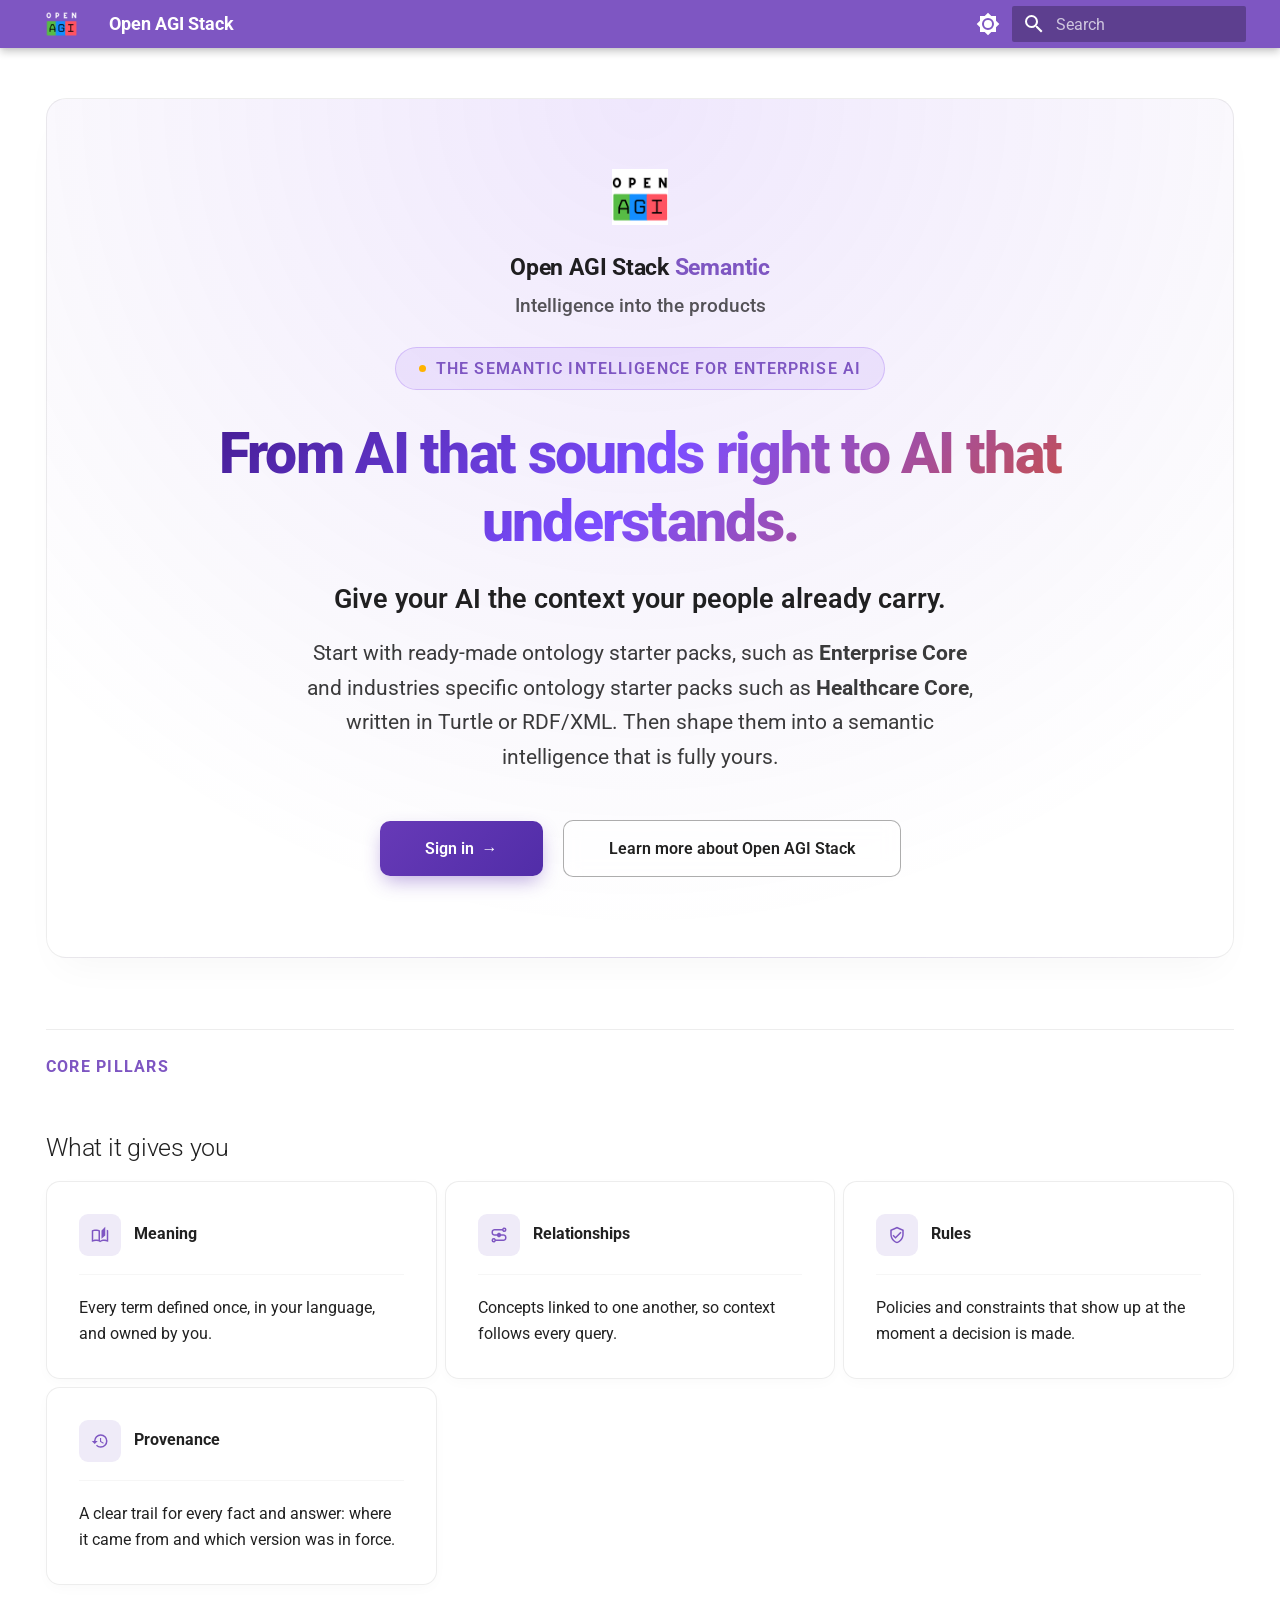
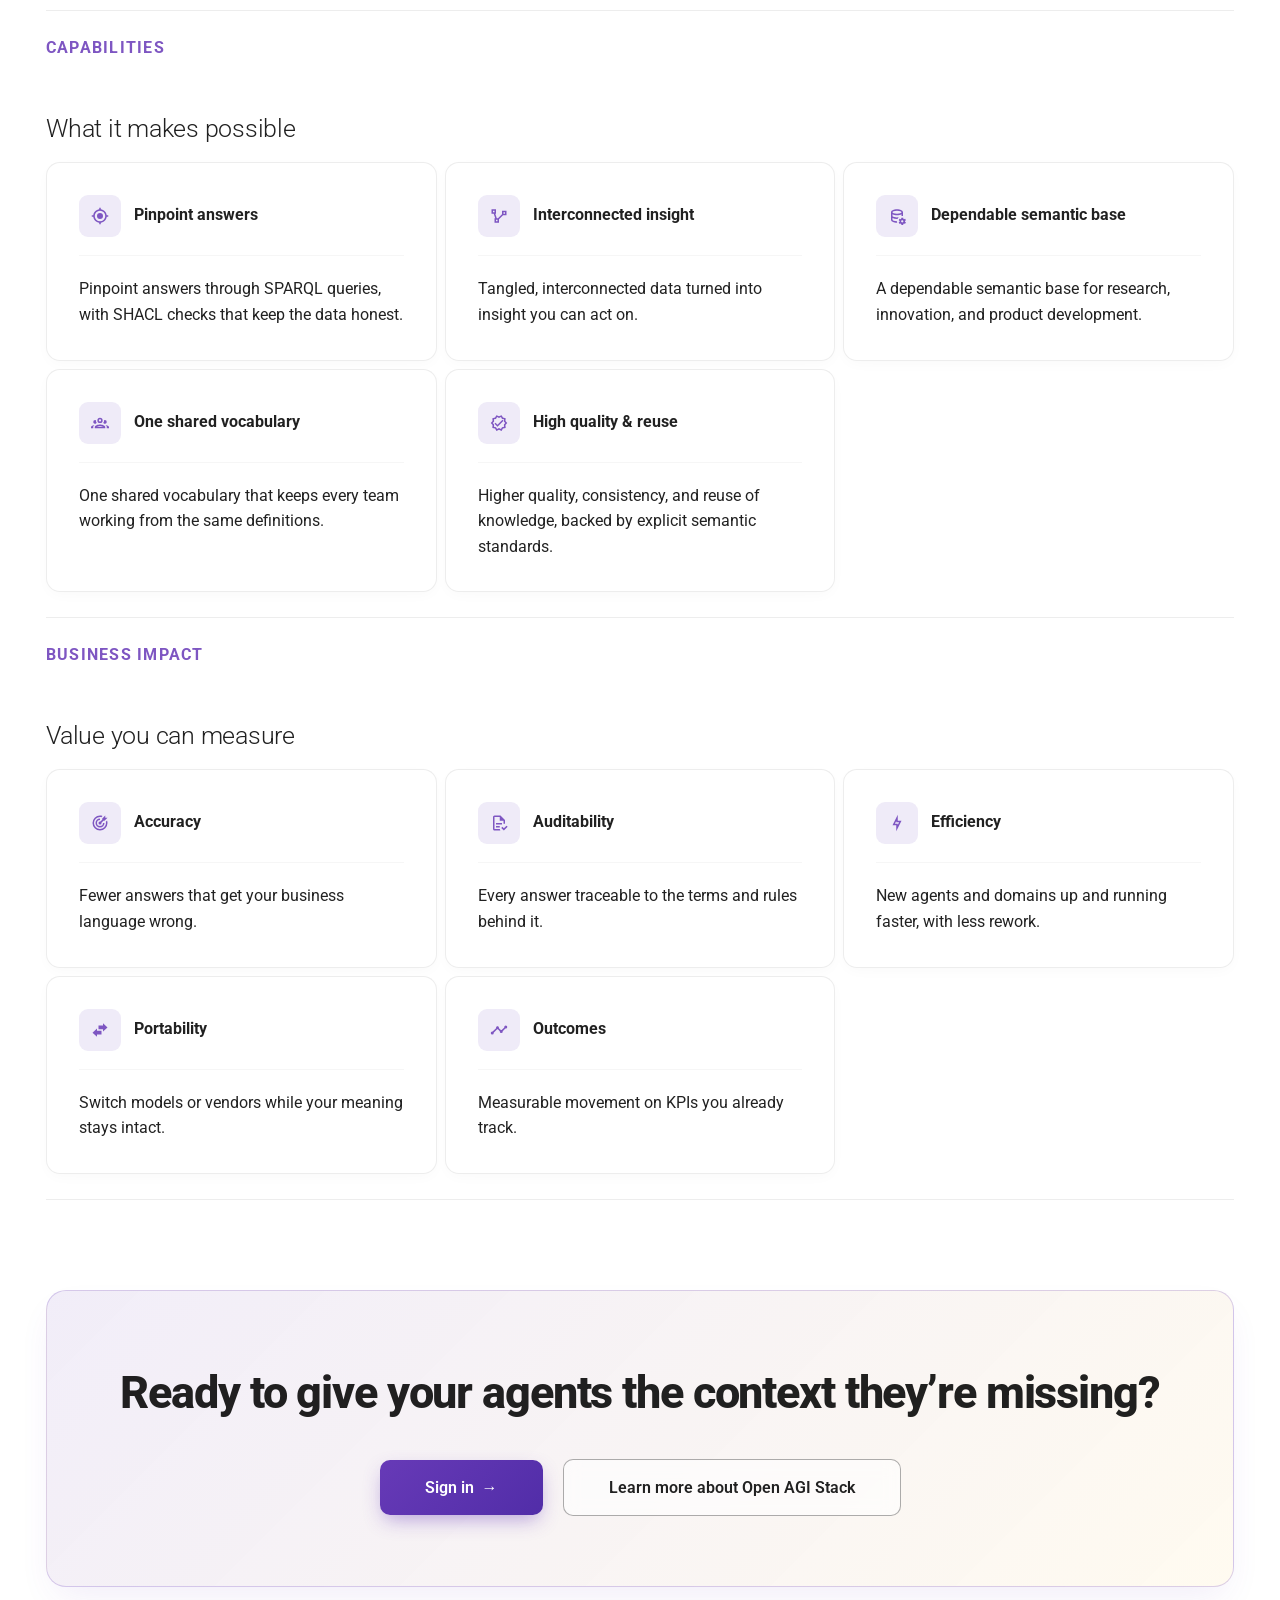
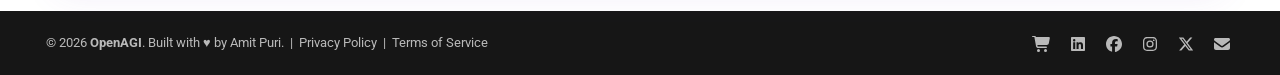
==== index.html @ 8fc6ac3f "Update documentation from openagistack-docs [skip ci]" ====
<!doctype html>
<html lang="en" class="no-js">
  <head>
    
      <meta charset="utf-8">
      <meta name="viewport" content="width=device-width,initial-scale=1">
      
        <meta name="description" content="The semantic Intelligence for enterprise AI — From AI that sounds right to AI that understands.">
      
      
      
      
      
      
        
      
      
      <link rel="icon" href="img/logo-dark.png">
      <meta name="generator" content="mkdocs-1.6.1, mkdocs-material-9.8.0">
    
    
      
        <title>Open AGI Stack | Semantic Intelligence - Open AGI Stack</title>
      
    
    
      <link rel="stylesheet" href="assets/stylesheets/main.57a0d79d.min.css">
      
        
        <link rel="stylesheet" href="assets/stylesheets/palette.fb2fffe2.min.css">
      
      


    
    
      
    
    
      
        
        
        <link rel="preconnect" href="https://fonts.gstatic.com" crossorigin>
        <link rel="stylesheet" href="https://fonts.googleapis.com/css?family=Roboto:300,300i,400,400i,700,700i%7CRoboto+Mono:400,400i,700,700i&display=fallback">
        <style>:root{--md-text-font:"Roboto";--md-code-font:"Roboto Mono"}</style>
      
    
    
      <link rel="stylesheet" href="stylesheets/extra.css">
    
    <script>__md_scope=new URL(".",location),__md_hash=e=>[...e].reduce(((e,_)=>(e<<5)-e+_.charCodeAt(0)),0),__md_get=(e,_=localStorage,t=__md_scope)=>JSON.parse(_.getItem(t.pathname+"."+e)),__md_set=(e,_,t=localStorage,a=__md_scope)=>{try{t.setItem(a.pathname+"."+e,JSON.stringify(_))}catch(e){}}</script>
    
      

    
    
  </head>
  
  
    
    
      
    
    
    
    
    <body dir="ltr" data-md-color-scheme="default" data-md-color-primary="deep-purple" data-md-color-accent="amber">
  
    
    <input class="md-toggle" data-md-toggle="drawer" type="checkbox" id="__drawer" autocomplete="off">
    <input class="md-toggle" data-md-toggle="search" type="checkbox" id="__search" autocomplete="off">
    <label class="md-overlay" for="__drawer"></label>
    <div data-md-component="skip">
      
        
        <a href="#what-it-gives-you" class="md-skip">
          Skip to content
        </a>
      
    </div>
    <div data-md-component="announce">
      
    </div>
    
    
      

  

<header class="md-header md-header--shadow" data-md-component="header">
  <nav class="md-header__inner md-grid" aria-label="Header">
    <a href="." title="Open AGI Stack" class="md-header__button md-logo" aria-label="Open AGI Stack" data-md-component="logo">
      
  <img src="img/logo-dark.png" alt="logo">

    </a>
    <label class="md-header__button md-icon" for="__drawer">
      
      <svg xmlns="http://www.w3.org/2000/svg" viewBox="0 0 24 24"><path d="M3 6h18v2H3zm0 5h18v2H3zm0 5h18v2H3z"/></svg>
    </label>
    <div class="md-header__title" data-md-component="header-title">
      <div class="md-header__ellipsis">
        <div class="md-header__topic">
          <span class="md-ellipsis">
            Open AGI Stack
          </span>
        </div>
        <div class="md-header__topic" data-md-component="header-topic">
          <span class="md-ellipsis">
            
              Open AGI Stack | Semantic Intelligence
            
          </span>
        </div>
      </div>
    </div>
    
      
        <form class="md-header__option" data-md-component="palette">
  
    
    
    
    <input class="md-option" data-md-color-media="" data-md-color-scheme="default" data-md-color-primary="deep-purple" data-md-color-accent="amber"  aria-label="Switch to dark mode"  type="radio" name="__palette" id="__palette_0">
    
      <label class="md-header__button md-icon" title="Switch to dark mode" for="__palette_1" hidden>
        <svg xmlns="http://www.w3.org/2000/svg" viewBox="0 0 24 24"><path d="M12 8a4 4 0 0 0-4 4 4 4 0 0 0 4 4 4 4 0 0 0 4-4 4 4 0 0 0-4-4m0 10a6 6 0 0 1-6-6 6 6 0 0 1 6-6 6 6 0 0 1 6 6 6 6 0 0 1-6 6m8-9.31V4h-4.69L12 .69 8.69 4H4v4.69L.69 12 4 15.31V20h4.69L12 23.31 15.31 20H20v-4.69L23.31 12z"/></svg>
      </label>
    
  
    
    
    
    <input class="md-option" data-md-color-media="" data-md-color-scheme="slate" data-md-color-primary="deep-purple" data-md-color-accent="amber"  aria-label="Switch to light mode"  type="radio" name="__palette" id="__palette_1">
    
      <label class="md-header__button md-icon" title="Switch to light mode" for="__palette_0" hidden>
        <svg xmlns="http://www.w3.org/2000/svg" viewBox="0 0 24 24"><path d="M12 18c-.89 0-1.74-.2-2.5-.55C11.56 16.5 13 14.42 13 12s-1.44-4.5-3.5-5.45C10.26 6.2 11.11 6 12 6a6 6 0 0 1 6 6 6 6 0 0 1-6 6m8-9.31V4h-4.69L12 .69 8.69 4H4v4.69L.69 12 4 15.31V20h4.69L12 23.31 15.31 20H20v-4.69L23.31 12z"/></svg>
      </label>
    
  
</form>
      
    
    
      <script>var palette=__md_get("__palette");if(palette&&palette.color){if("(prefers-color-scheme)"===palette.color.media){var media=matchMedia("(prefers-color-scheme: light)"),input=document.querySelector(media.matches?"[data-md-color-media='(prefers-color-scheme: light)']":"[data-md-color-media='(prefers-color-scheme: dark)']");palette.color.media=input.getAttribute("data-md-color-media"),palette.color.scheme=input.getAttribute("data-md-color-scheme"),palette.color.primary=input.getAttribute("data-md-color-primary"),palette.color.accent=input.getAttribute("data-md-color-accent")}for(var[key,value]of Object.entries(palette.color))document.body.setAttribute("data-md-color-"+key,value)}</script>
    
    
    
      
      
        <label class="md-header__button md-icon" for="__search">
          
          <svg xmlns="http://www.w3.org/2000/svg" viewBox="0 0 24 24"><path d="M9.5 3A6.5 6.5 0 0 1 16 9.5c0 1.61-.59 3.09-1.56 4.23l.27.27h.79l5 5-1.5 1.5-5-5v-.79l-.27-.27A6.52 6.52 0 0 1 9.5 16 6.5 6.5 0 0 1 3 9.5 6.5 6.5 0 0 1 9.5 3m0 2C7 5 5 7 5 9.5S7 14 9.5 14 14 12 14 9.5 12 5 9.5 5"/></svg>
        </label>
        <div class="md-search" data-md-component="search" role="dialog">
  <label class="md-search__overlay" for="__search"></label>
  <div class="md-search__inner" role="search">
    <form class="md-search__form" name="search">
      <input type="text" class="md-search__input" name="query" aria-label="Search" placeholder="Search" autocapitalize="off" autocorrect="off" autocomplete="off" spellcheck="false" data-md-component="search-query" required>
      <label class="md-search__icon md-icon" for="__search">
        
        <svg xmlns="http://www.w3.org/2000/svg" viewBox="0 0 24 24"><path d="M9.5 3A6.5 6.5 0 0 1 16 9.5c0 1.61-.59 3.09-1.56 4.23l.27.27h.79l5 5-1.5 1.5-5-5v-.79l-.27-.27A6.52 6.52 0 0 1 9.5 16 6.5 6.5 0 0 1 3 9.5 6.5 6.5 0 0 1 9.5 3m0 2C7 5 5 7 5 9.5S7 14 9.5 14 14 12 14 9.5 12 5 9.5 5"/></svg>
        
        <svg xmlns="http://www.w3.org/2000/svg" viewBox="0 0 24 24"><path d="M20 11v2H8l5.5 5.5-1.42 1.42L4.16 12l7.92-7.92L13.5 5.5 8 11z"/></svg>
      </label>
      <nav class="md-search__options" aria-label="Search">
        
        <button type="reset" class="md-search__icon md-icon" title="Clear" aria-label="Clear" tabindex="-1">
          
          <svg xmlns="http://www.w3.org/2000/svg" viewBox="0 0 24 24"><path d="M19 6.41 17.59 5 12 10.59 6.41 5 5 6.41 10.59 12 5 17.59 6.41 19 12 13.41 17.59 19 19 17.59 13.41 12z"/></svg>
        </button>
      </nav>
      
    </form>
    <div class="md-search__output">
      <div class="md-search__scrollwrap" tabindex="0" data-md-scrollfix>
        <div class="md-search-result" data-md-component="search-result">
          <div class="md-search-result__meta">
            Initializing search
          </div>
          <ol class="md-search-result__list" role="presentation"></ol>
        </div>
      </div>
    </div>
  </div>
</div>
      
    
    
  </nav>
  
</header>
    
    <div class="md-container" data-md-component="container">
      
      
        
          
        
      
      <main class="md-main" data-md-component="main">
        <div class="md-main__inner md-grid">
          
            
              
                
              
              <div class="md-sidebar md-sidebar--primary" data-md-component="sidebar" data-md-type="navigation" hidden>
                <div class="md-sidebar__scrollwrap">
                  <div class="md-sidebar__inner">
                    



<nav class="md-nav md-nav--primary" aria-label="Navigation" data-md-level="0">
  <label class="md-nav__title" for="__drawer">
    <a href="." title="Open AGI Stack" class="md-nav__button md-logo" aria-label="Open AGI Stack" data-md-component="logo">
      
  <img src="img/logo-dark.png" alt="logo">

    </a>
    Open AGI Stack
  </label>
  
  <ul class="md-nav__list" data-md-scrollfix>
    
      
      
  
  
    
  
  
  
    <li class="md-nav__item md-nav__item--active">
      
      <input class="md-nav__toggle md-toggle" type="checkbox" id="__toc">
      
      
      
        <label class="md-nav__link md-nav__link--active" for="__toc">
          
  
  
  <span class="md-ellipsis">
    
  
    Open AGI Stack | Semantic Intelligence
  

    
  </span>
  
  

          <span class="md-nav__icon md-icon"></span>
        </label>
      
      <a href="." class="md-nav__link md-nav__link--active">
        
  
  
  <span class="md-ellipsis">
    
  
    Open AGI Stack | Semantic Intelligence
  

    
  </span>
  
  

      </a>
      
        

<nav class="md-nav md-nav--secondary" aria-label="Table of contents">
  
  
  
  
    <label class="md-nav__title" for="__toc">
      <span class="md-nav__icon md-icon"></span>
      Table of contents
    </label>
    <ul class="md-nav__list" data-md-component="toc" data-md-scrollfix>
      
        <li class="md-nav__item">
  <a href="#what-it-gives-you" class="md-nav__link">
    <span class="md-ellipsis">
      
        What it gives you
      
    </span>
  </a>
  
</li>
      
        <li class="md-nav__item">
  <a href="#what-it-makes-possible" class="md-nav__link">
    <span class="md-ellipsis">
      
        What it makes possible
      
    </span>
  </a>
  
</li>
      
        <li class="md-nav__item">
  <a href="#value-you-can-measure" class="md-nav__link">
    <span class="md-ellipsis">
      
        Value you can measure
      
    </span>
  </a>
  
</li>
      
    </ul>
  
</nav>
      
    </li>
  

    
  </ul>
</nav>
                  </div>
                </div>
              </div>
            
            
              
                
              
              <div class="md-sidebar md-sidebar--secondary" data-md-component="sidebar" data-md-type="toc" hidden>
                <div class="md-sidebar__scrollwrap">
                  <div class="md-sidebar__inner">
                    

<nav class="md-nav md-nav--secondary" aria-label="Table of contents">
  
  
  
  
    <label class="md-nav__title" for="__toc">
      <span class="md-nav__icon md-icon"></span>
      Table of contents
    </label>
    <ul class="md-nav__list" data-md-component="toc" data-md-scrollfix>
      
        <li class="md-nav__item">
  <a href="#what-it-gives-you" class="md-nav__link">
    <span class="md-ellipsis">
      
        What it gives you
      
    </span>
  </a>
  
</li>
      
        <li class="md-nav__item">
  <a href="#what-it-makes-possible" class="md-nav__link">
    <span class="md-ellipsis">
      
        What it makes possible
      
    </span>
  </a>
  
</li>
      
        <li class="md-nav__item">
  <a href="#value-you-can-measure" class="md-nav__link">
    <span class="md-ellipsis">
      
        Value you can measure
      
    </span>
  </a>
  
</li>
      
    </ul>
  
</nav>
                  </div>
                </div>
              </div>
            
          
          
            <div class="md-content" data-md-component="content">
              
              <article class="md-content__inner md-typeset">
                
                  
  




<div class="hero-container">
  <div style="margin-bottom: 1.25rem;">
    <img src="img/logo-light.png" alt="Open AGI Stack logo" class="only-light" style="height: 56px; width: auto; margin-bottom: 0.85rem;" />
    <img src="img/logo-dark.png" alt="Open AGI Stack logo" class="only-dark" style="height: 56px; width: auto; margin-bottom: 0.85rem;" />
    <span style="display: block; font-size: 1.15rem; font-weight: 700; letter-spacing: -0.01em; color: var(--md-default-fg-color);">
      Open AGI Stack <span style="color: var(--md-primary-fg-color);">Semantic</span>
    </span>
    <span style="display: block; font-size: 0.95rem; font-weight: 500; opacity: 0.75; margin-top: 0.25rem;">
      Intelligence into the products
    </span>
  </div>

  <span class="hero-pill-badge">
    <span class="hero-pulse-dot"></span>
    The semantic Intelligence for enterprise AI
  </span>

  <h1 class="hero-title">
    From AI that sounds right to AI that understands.
  </h1>

  <p class="hero-lead">
    Give your AI the context your people already carry.
  </p>

  <p class="hero-intro">
    Start with ready-made ontology starter packs, such as <strong>Enterprise Core</strong> and industries specific ontology starter packs such as <strong>Healthcare Core</strong>, written in Turtle or RDF/XML. Then shape them into a semantic intelligence that is fully yours.
  </p>

  <div style="display: flex; gap: 1rem; justify-content: center; align-items: center; flex-wrap: wrap;">
    <a href="https://semantic.openagistack.com/login" class="md-button btn-primary-gradient">
      Sign in &nbsp;→
    </a>
    <a href="https://go.openagistack.com/" class="md-button btn-secondary-ghost">
      Learn more about Open AGI Stack
    </a>
  </div>
</div>

<hr />
<p><span class="section-intro-badge">Core Pillars</span></p>
<h2 id="what-it-gives-you">What it gives you</h2>
<div class="grid cards">
<ul>
<li>
<p><span class="twemoji"><svg xmlns="http://www.w3.org/2000/svg" viewBox="0 0 24 24"><path d="m19 1-5 5v11l5-4.5zm2 4v13.5c-1.1-.35-2.3-.5-3.5-.5-1.7 0-4.15.65-5.5 1.5V6c-1.45-1.1-3.55-1.5-5.5-1.5S2.45 4.9 1 6v14.65c0 .25.25.5.5.5.1 0 .15-.05.25-.05C3.1 20.45 5.05 20 6.5 20c1.95 0 4.05.4 5.5 1.5 1.35-.85 3.8-1.5 5.5-1.5 1.65 0 3.35.3 4.75 1.05.1.05.15.05.25.05.25 0 .5-.25.5-.5V6c-.6-.45-1.25-.75-2-1M10 18.41C8.75 18.09 7.5 18 6.5 18c-1.06 0-2.32.19-3.5.5V7.13c.91-.4 2.14-.63 3.5-.63s2.59.23 3.5.63z"/></svg></span> <strong>Meaning</strong></p>
<hr />
<p>Every term defined once, in your language, and owned by you.</p>
</li>
<li>
<p><span class="twemoji"><svg xmlns="http://www.w3.org/2000/svg" viewBox="0 0 24 24"><path d="M18 11h-3.18C14.4 9.84 13.3 9 12 9s-2.4.84-2.82 2H6c-.33 0-2-.1-2-2V8c0-1.83 1.54-2 2-2h10.18C16.6 7.16 17.7 8 19 8a3 3 0 0 0 3-3 3 3 0 0 0-3-3c-1.3 0-2.4.84-2.82 2H6C4.39 4 2 5.06 2 8v1c0 2.94 2.39 4 4 4h3.18c.42 1.16 1.52 2 2.82 2s2.4-.84 2.82-2H18c.33 0 2 .1 2 2v1c0 1.83-1.54 2-2 2H7.82C7.4 16.84 6.3 16 5 16a3 3 0 0 0-3 3 3 3 0 0 0 3 3c1.3 0 2.4-.84 2.82-2H18c1.61 0 4-1.07 4-4v-1c0-2.93-2.39-4-4-4m1-7a1 1 0 0 1 1 1 1 1 0 0 1-1 1 1 1 0 0 1-1-1 1 1 0 0 1 1-1M5 20a1 1 0 0 1-1-1 1 1 0 0 1 1-1 1 1 0 0 1 1 1 1 1 0 0 1-1 1"/></svg></span> <strong>Relationships</strong></p>
<hr />
<p>Concepts linked to one another, so context follows every query.</p>
</li>
<li>
<p><span class="twemoji"><svg xmlns="http://www.w3.org/2000/svg" viewBox="0 0 24 24"><path d="M21 11c0 5.55-3.84 10.74-9 12-5.16-1.26-9-6.45-9-12V5l9-4 9 4zm-9 10c3.75-1 7-5.46 7-9.78V6.3l-7-3.12L5 6.3v4.92C5 15.54 8.25 20 12 21m-2-4-4-4 1.41-1.41L10 14.17l6.59-6.59L18 9"/></svg></span> <strong>Rules</strong></p>
<hr />
<p>Policies and constraints that show up at the moment a decision is made.</p>
</li>
<li>
<p><span class="twemoji"><svg xmlns="http://www.w3.org/2000/svg" viewBox="0 0 24 24"><path d="M13.5 8H12v5l4.28 2.54.72-1.21-3.5-2.08zM13 3a9 9 0 0 0-9 9H1l3.96 4.03L9 12H6a7 7 0 0 1 7-7 7 7 0 0 1 7 7 7 7 0 0 1-7 7c-1.93 0-3.68-.79-4.94-2.06l-1.42 1.42A8.9 8.9 0 0 0 13 21a9 9 0 0 0 9-9 9 9 0 0 0-9-9"/></svg></span> <strong>Provenance</strong></p>
<hr />
<p>A clear trail for every fact and answer: where it came from and which version was in force.</p>
</li>
</ul>
</div>
<hr />
<p><span class="section-intro-badge">Capabilities</span></p>
<h2 id="what-it-makes-possible">What it makes possible</h2>
<div class="grid cards">
<ul>
<li>
<p><span class="twemoji"><svg xmlns="http://www.w3.org/2000/svg" viewBox="0 0 24 24"><path d="M12 8a4 4 0 0 1 4 4 4 4 0 0 1-4 4 4 4 0 0 1-4-4 4 4 0 0 1 4-4m-8.95 5H1v-2h2.05C3.5 6.83 6.83 3.5 11 3.05V1h2v2.05c4.17.45 7.5 3.78 7.95 7.95H23v2h-2.05c-.45 4.17-3.78 7.5-7.95 7.95V23h-2v-2.05C6.83 20.5 3.5 17.17 3.05 13M12 5a7 7 0 0 0-7 7 7 7 0 0 0 7 7 7 7 0 0 0 7-7 7 7 0 0 0-7-7"/></svg></span> <strong>Pinpoint answers</strong></p>
<hr />
<p>Pinpoint answers through SPARQL queries, with SHACL checks that keep the data honest.</p>
</li>
<li>
<p><span class="twemoji"><svg xmlns="http://www.w3.org/2000/svg" viewBox="0 0 24 24"><path d="M2 3v6h2.95l2 6H6v6h6v-4.59L17.41 11H22V5h-6v4.57L10.59 15H9.06l-2-6H8V3M4 5h2v2H4m14 0h2v2h-2M8 17h2v2H8Z"/></svg></span> <strong>Interconnected insight</strong></p>
<hr />
<p>Tangled, interconnected data turned into insight you can act on.</p>
</li>
<li>
<p><span class="twemoji"><svg xmlns="http://www.w3.org/2000/svg" viewBox="0 0 24 24"><path d="M12 14c-2.42 0-4.7-.6-6-1.55V9.64c1.47.83 3.61 1.36 6 1.36s4.53-.53 6-1.36v2.44c.33-.05.66-.08 1-.08s.67.03 1 .08V7c0-2.21-3.58-4-8-4S4 4.79 4 7v10c0 2.21 3.59 4 8 4h.29a7.4 7.4 0 0 1-.29-2c-3.87 0-6-1.5-6-2v-2.23c1.61.78 3.72 1.23 6 1.23.24 0 .47 0 .7-.03.4-.83.95-1.56 1.62-2.16-.74.12-1.52.19-2.32.19m0-9c3.87 0 6 1.5 6 2s-2.13 2-6 2-6-1.5-6-2 2.13-2 6-2m10.7 14.6v-1l1.1-.8c.1-.1.2-.2.1-.3l-1-1.7c0-.1-.2-.1-.3-.1l-1.2.5c-.3-.2-.6-.4-.9-.5l-.2-1.3c0-.1-.1-.2-.2-.2h-2c-.2 0-.3.1-.3.2l-.2 1.3c-.3.2-.5.3-.8.5l-1.2-.5c-.1 0-.2 0-.3.1l-1 1.7c0 .1 0 .2.1.3l1.1.8v1l-1.1.8c-.1.1-.2.2-.1.3l1 1.7c.1.1.2.1.3.1l1.2-.5c.2.2.5.4.8.5l.2 1.3c.1.1.2.2.3.2h2c.1 0 .2-.1.2-.2l.2-1.3c.3-.2.5-.3.8-.5l1.2.4c.1 0 .2 0 .3-.1l1-1.7c.1-.1.1-.2 0-.2zm-3.7.9c-.8 0-1.5-.7-1.5-1.5s.7-1.5 1.5-1.5 1.5.7 1.5 1.5-.7 1.5-1.5 1.5"/></svg></span> <strong>Dependable semantic base</strong></p>
<hr />
<p>A dependable semantic base for research, innovation, and product development.</p>
</li>
<li>
<p><span class="twemoji"><svg xmlns="http://www.w3.org/2000/svg" viewBox="0 0 24 24"><path d="M12 5a3.5 3.5 0 0 0-3.5 3.5A3.5 3.5 0 0 0 12 12a3.5 3.5 0 0 0 3.5-3.5A3.5 3.5 0 0 0 12 5m0 2a1.5 1.5 0 0 1 1.5 1.5A1.5 1.5 0 0 1 12 10a1.5 1.5 0 0 1-1.5-1.5A1.5 1.5 0 0 1 12 7M5.5 8A2.5 2.5 0 0 0 3 10.5c0 .94.53 1.75 1.29 2.18.36.2.77.32 1.21.32s.85-.12 1.21-.32c.37-.21.68-.51.91-.87A5.42 5.42 0 0 1 6.5 8.5v-.28c-.3-.14-.64-.22-1-.22m13 0c-.36 0-.7.08-1 .22v.28c0 1.2-.39 2.36-1.12 3.31.12.19.25.34.4.49a2.482 2.482 0 0 0 1.72.7c.44 0 .85-.12 1.21-.32.76-.43 1.29-1.24 1.29-2.18A2.5 2.5 0 0 0 18.5 8M12 14c-2.34 0-7 1.17-7 3.5V19h14v-1.5c0-2.33-4.66-3.5-7-3.5m-7.29.55C2.78 14.78 0 15.76 0 17.5V19h3v-1.93c0-1.01.69-1.85 1.71-2.52m14.58 0c1.02.67 1.71 1.51 1.71 2.52V19h3v-1.5c0-1.74-2.78-2.72-4.71-2.95M12 16c1.53 0 3.24.5 4.23 1H7.77c.99-.5 2.7-1 4.23-1"/></svg></span> <strong>One shared vocabulary</strong></p>
<hr />
<p>One shared vocabulary that keeps every team working from the same definitions.</p>
</li>
<li>
<p><span class="twemoji"><svg xmlns="http://www.w3.org/2000/svg" viewBox="0 0 24 24"><path d="m23 12-2.4-2.8.3-3.7-3.6-.8-1.9-3.2L12 3 8.6 1.5 6.7 4.7l-3.6.8.3 3.7L1 12l2.4 2.8-.3 3.7 3.6.8 1.9 3.2L12 21l3.4 1.5 1.9-3.2 3.6-.8-.3-3.7zm-4.3 4.9-2.7.6-1.4 2.4-2.6-1.1-2.6 1.1L8 17.5l-2.7-.6.2-2.8L3.7 12l1.8-2.1-.2-2.8L8 6.5l1.4-2.4L12 5.2l2.6-1.1L16 6.5l2.7.6-.2 2.8 1.8 2.1-1.8 2.1zm-2.1-9.3L18 9l-8 8-4-4 1.4-1.4 2.6 2.6z"/></svg></span> <strong>High quality &amp; reuse</strong></p>
<hr />
<p>Higher quality, consistency, and reuse of knowledge, backed by explicit semantic standards.</p>
</li>
</ul>
</div>
<hr />
<p><span class="section-intro-badge">Business Impact</span></p>
<h2 id="value-you-can-measure">Value you can measure</h2>
<div class="grid cards">
<ul>
<li>
<p><span class="twemoji"><svg xmlns="http://www.w3.org/2000/svg" viewBox="0 0 24 24"><path d="M12 2A10 10 0 0 0 2 12a10 10 0 0 0 10 10 10 10 0 0 0 10-10c0-1.16-.21-2.31-.61-3.39l-1.6 1.6c.14.59.21 1.19.21 1.79a8 8 0 0 1-8 8 8 8 0 0 1-8-8 8 8 0 0 1 8-8c.6 0 1.2.07 1.79.21L15.4 2.6C14.31 2.21 13.16 2 12 2m7 0-4 4v1.5l-2.55 2.55C12.3 10 12.15 10 12 10a2 2 0 0 0-2 2 2 2 0 0 0 2 2 2 2 0 0 0 2-2c0-.15 0-.3-.05-.45L16.5 9H18l4-4h-3zm-7 4a6 6 0 0 0-6 6 6 6 0 0 0 6 6 6 6 0 0 0 6-6h-2a4 4 0 0 1-4 4 4 4 0 0 1-4-4 4 4 0 0 1 4-4z"/></svg></span> <strong>Accuracy</strong></p>
<hr />
<p>Fewer answers that get your business language wrong.</p>
</li>
<li>
<p><span class="twemoji"><svg xmlns="http://www.w3.org/2000/svg" viewBox="0 0 24 24"><path d="m23.5 17-5 5-3.5-3.5 1.5-1.5 2 2 3.5-3.5zM6 2a2 2 0 0 0-2 2v16c0 1.11.89 2 2 2h7.81c-.36-.62-.61-1.3-.73-2H6V4h7v5h5v4.08c.33-.05.67-.08 1-.08.34 0 .67.03 1 .08V8l-6-6M8 12v2h8v-2m-8 4v2h5v-2Z"/></svg></span> <strong>Auditability</strong></p>
<hr />
<p>Every answer traceable to the terms and rules behind it.</p>
</li>
<li>
<p><span class="twemoji"><svg xmlns="http://www.w3.org/2000/svg" viewBox="0 0 24 24"><path d="M11 9.47V11h3.76L13 14.53V13H9.24zM13 1 6 15h5v8l7-14h-5z"/></svg></span> <strong>Efficiency</strong></p>
<hr />
<p>New agents and domains up and running faster, with less rework.</p>
</li>
<li>
<p><span class="twemoji"><svg xmlns="http://www.w3.org/2000/svg" viewBox="0 0 24 24"><path d="M8 10v3h6v5H8v3l-6-5.5zm14-1.5L16 3v3h-6v5h6v3z"/></svg></span> <strong>Portability</strong></p>
<hr />
<p>Switch models or vendors while your meaning stays intact.</p>
</li>
<li>
<p><span class="twemoji"><svg xmlns="http://www.w3.org/2000/svg" viewBox="0 0 24 24"><path d="m3 14 .5.07L8.07 9.5a1.95 1.95 0 0 1 .52-1.91c.78-.79 2.04-.79 2.82 0 .53.52.7 1.26.52 1.91l2.57 2.57.5-.07c.18 0 .35 0 .5.07l3.57-3.57C19 8.35 19 8.18 19 8a2 2 0 0 1 2-2 2 2 0 0 1 2 2 2 2 0 0 1-2 2c-.18 0-.35 0-.5-.07l-3.57 3.57c.07.15.07.32.07.5a2 2 0 0 1-2 2 2 2 0 0 1-2-2l.07-.5-2.57-2.57c-.32.07-.68.07-1 0L4.93 15.5 5 16a2 2 0 0 1-2 2 2 2 0 0 1-2-2 2 2 0 0 1 2-2"/></svg></span> <strong>Outcomes</strong></p>
<hr />
<p>Measurable movement on KPIs you already track.</p>
</li>
</ul>
</div>
<hr />
<div class="cta-banner">
  <h2>
    Ready to give your agents the context they’re missing?
  </h2>
  <div style="display: flex; gap: 1rem; justify-content: center; align-items: center; flex-wrap: wrap; margin-top: 1.75rem;">
    <a href="https://semantic.openagistack.com/login" class="md-button btn-primary-gradient">
      Sign in &nbsp;→
    </a>
    <a href="https://go.openagistack.com/" class="md-button btn-secondary-ghost">
      Learn more about Open AGI Stack
    </a>
  </div>
</div>







  
  




  



                
              </article>
            </div>
          
          
<script>var target=document.getElementById(location.hash.slice(1));target&&target.name&&(target.checked=target.name.startsWith("__tabbed_"))</script>
        </div>
        
      </main>
      
        <footer class="md-footer">
  
  <div class="md-footer-meta md-typeset">
    <div class="md-footer-meta__inner md-grid">
      <div class="md-copyright">
  
    <div class="md-copyright__highlight">
      &copy; 2026 <strong>OpenAGI</strong>. Built with &hearts; by <a href="https://go.amitpuri.com/home" target="_blank" rel="noopener">Amit Puri</a>. &nbsp;|&nbsp; <a href="https://semantic.openagistack.com/privacy" target="_blank" rel="noopener">Privacy Policy</a> &nbsp;|&nbsp; <a href="https://semantic.openagistack.com/terms" target="_blank" rel="noopener">Terms of Service</a>

    </div>
  
</div>
      
        
<div class="md-social">
  
    
    
    
    
    <a href="https://go.openagistack.com/buynow" target="_blank" rel="noopener" title="Buy Now" class="md-social__link">
      <svg xmlns="http://www.w3.org/2000/svg" viewBox="0 0 640 512"><!--! Font Awesome Free 7.1.0 by @fontawesome - https://fontawesome.com License - https://fontawesome.com/license/free (Icons: CC BY 4.0, Fonts: SIL OFL 1.1, Code: MIT License) Copyright 2025 Fonticons, Inc.--><path d="M24-16C10.7-16 0-5.3 0 8s10.7 24 24 24h45.3c3.9 0 7.2 2.8 7.9 6.6l52.1 286.3c6.2 34.2 36 59.1 70.8 59.1H456c13.3 0 24-10.7 24-24s-10.7-24-24-24H200.1c-11.6 0-21.5-8.3-23.6-19.7l-5.1-28.3H475c30.8 0 57.2-21.9 62.9-52.2l31-165.9c3.7-19.7-11.4-37.9-31.5-37.9H124.7l-.4-2c-4.8-26.6-28-46-55.1-46zm184 528a48 48 0 1 0 0-96 48 48 0 1 0 0 96m224 0a48 48 0 1 0 0-96 48 48 0 1 0 0 96"/></svg>
    </a>
  
    
    
    
    
    <a href="https://go.openagistack.com/linkedin" target="_blank" rel="noopener" title="LinkedIn" class="md-social__link">
      <svg xmlns="http://www.w3.org/2000/svg" viewBox="0 0 448 512"><!--! Font Awesome Free 7.1.0 by @fontawesome - https://fontawesome.com License - https://fontawesome.com/license/free (Icons: CC BY 4.0, Fonts: SIL OFL 1.1, Code: MIT License) Copyright 2025 Fonticons, Inc.--><path d="M416 32H31.9C14.3 32 0 46.5 0 64.3v383.4C0 465.5 14.3 480 31.9 480H416c17.6 0 32-14.5 32-32.3V64.3c0-17.8-14.4-32.3-32-32.3M135.4 416H69V202.2h66.5V416zM102.2 96a38.5 38.5 0 1 1 0 77 38.5 38.5 0 1 1 0-77m282.1 320h-66.4V312c0-24.8-.5-56.7-34.5-56.7-34.6 0-39.9 27-39.9 54.9V416h-66.4V202.2h63.7v29.2h.9c8.9-16.8 30.6-34.5 62.9-34.5 67.2 0 79.7 44.3 79.7 101.9z"/></svg>
    </a>
  
    
    
    
    
    <a href="https://go.openagistack.com/fb" target="_blank" rel="noopener" title="Facebook" class="md-social__link">
      <svg xmlns="http://www.w3.org/2000/svg" viewBox="0 0 512 512"><!--! Font Awesome Free 7.1.0 by @fontawesome - https://fontawesome.com License - https://fontawesome.com/license/free (Icons: CC BY 4.0, Fonts: SIL OFL 1.1, Code: MIT License) Copyright 2025 Fonticons, Inc.--><path d="M512 256C512 114.6 397.4 0 256 0S0 114.6 0 256c0 120 82.7 220.8 194.2 248.5V334.2h-52.8V256h52.8v-33.7c0-87.1 39.4-127.5 125-127.5 16.2 0 44.2 3.2 55.7 6.4V172c-6-.6-16.5-1-29.6-1-42 0-58.2 15.9-58.2 57.2V256h83.6l-14.4 78.2H287v175.9C413.8 494.8 512 386.9 512 256"/></svg>
    </a>
  
    
    
    
    
    <a href="https://go.openagistack.com/insta" target="_blank" rel="noopener" title="Instagram" class="md-social__link">
      <svg xmlns="http://www.w3.org/2000/svg" viewBox="0 0 448 512"><!--! Font Awesome Free 7.1.0 by @fontawesome - https://fontawesome.com License - https://fontawesome.com/license/free (Icons: CC BY 4.0, Fonts: SIL OFL 1.1, Code: MIT License) Copyright 2025 Fonticons, Inc.--><path d="M224.3 141a115 115 0 1 0-.6 230 115 115 0 1 0 .6-230m-.6 40.4a74.6 74.6 0 1 1 .6 149.2 74.6 74.6 0 1 1-.6-149.2m93.4-45.1a26.8 26.8 0 1 1 53.6 0 26.8 26.8 0 1 1-53.6 0m129.7 27.2c-1.7-35.9-9.9-67.7-36.2-93.9-26.2-26.2-58-34.4-93.9-36.2-37-2.1-147.9-2.1-184.9 0-35.8 1.7-67.6 9.9-93.9 36.1s-34.4 58-36.2 93.9c-2.1 37-2.1 147.9 0 184.9 1.7 35.9 9.9 67.7 36.2 93.9s58 34.4 93.9 36.2c37 2.1 147.9 2.1 184.9 0 35.9-1.7 67.7-9.9 93.9-36.2 26.2-26.2 34.4-58 36.2-93.9 2.1-37 2.1-147.8 0-184.8M399 388c-7.8 19.6-22.9 34.7-42.6 42.6-29.5 11.7-99.5 9-132.1 9s-102.7 2.6-132.1-9c-19.6-7.8-34.7-22.9-42.6-42.6-11.7-29.5-9-99.5-9-132.1s-2.6-102.7 9-132.1c7.8-19.6 22.9-34.7 42.6-42.6 29.5-11.7 99.5-9 132.1-9s102.7-2.6 132.1 9c19.6 7.8 34.7 22.9 42.6 42.6 11.7 29.5 9 99.5 9 132.1s2.7 102.7-9 132.1"/></svg>
    </a>
  
    
    
    
    
    <a href="https://go.openagistack.com/x" target="_blank" rel="noopener" title="X" class="md-social__link">
      <svg xmlns="http://www.w3.org/2000/svg" viewBox="0 0 448 512"><!--! Font Awesome Free 7.1.0 by @fontawesome - https://fontawesome.com License - https://fontawesome.com/license/free (Icons: CC BY 4.0, Fonts: SIL OFL 1.1, Code: MIT License) Copyright 2025 Fonticons, Inc.--><path d="M357.2 48h70.6L273.6 224.2 455 464H313L201.7 318.6 74.5 464H3.8l164.9-188.5L-5.2 48h145.6l100.5 132.9zm-24.8 373.8h39.1L119.1 88h-42z"/></svg>
    </a>
  
    
    
    
    
    <a href="mailto:info@amitpuri.com" target="_blank" rel="noopener" title="Email" class="md-social__link">
      <svg xmlns="http://www.w3.org/2000/svg" viewBox="0 0 512 512"><!--! Font Awesome Free 7.1.0 by @fontawesome - https://fontawesome.com License - https://fontawesome.com/license/free (Icons: CC BY 4.0, Fonts: SIL OFL 1.1, Code: MIT License) Copyright 2025 Fonticons, Inc.--><path d="M48 64C21.5 64 0 85.5 0 112c0 15.1 7.1 29.3 19.2 38.4l208 156a48 48 0 0 0 57.6 0l208-156c12.1-9.1 19.2-23.3 19.2-38.4 0-26.5-21.5-48-48-48zM0 196v188c0 35.3 28.7 64 64 64h384c35.3 0 64-28.7 64-64V196L313.6 344.8c-34.1 25.6-81.1 25.6-115.2 0z"/></svg>
    </a>
  
</div>
      
    </div>
  </div>
</footer>
      
    </div>
    <div class="md-dialog" data-md-component="dialog">
      <div class="md-dialog__inner md-typeset"></div>
    </div>
    
    
    
      
      
      <script id="__config" type="application/json">{"annotate": null, "base": ".", "features": ["navigation.instant", "content.action.edit", "content.code.copy"], "search": "assets/javascripts/workers/search.a7633da7.min.js", "tags": null, "translations": {"clipboard.copied": "Copied to clipboard", "clipboard.copy": "Copy to clipboard", "search.result.more.one": "1 more on this page", "search.result.more.other": "# more on this page", "search.result.none": "No matching documents", "search.result.one": "1 matching document", "search.result.other": "# matching documents", "search.result.placeholder": "Type to start searching", "search.result.term.missing": "Missing", "select.version": "Select version"}, "version": null}</script>
    
    
      <script src="assets/javascripts/bundle.c21346df.min.js"></script>
      
    
  </body>
</html>
---- assets/stylesheets/main.57a0d79d.min.css ----
@charset "UTF-8";html{box-sizing:border-box;-webkit-text-size-adjust:none;-moz-text-size-adjust:none;text-size-adjust:none}*,:after,:before{box-sizing:inherit}@media(prefers-reduced-motion){*,:after,:before{transition:none!important}}body{margin:0;-webkit-font-smoothing:antialiased;-moz-osx-font-smoothing:grayscale;--md-text-font-family:var(--md-text-font, _),
    -apple-system, BlinkMacSystemFont, Helvetica, Arial, sans-serif;--md-code-font-family:var(--md-code-font, _),
    SFMono-Regular, Consolas, Menlo, monospace}.md-typeset code:not(.focus-visible),a,button,input,label{-webkit-tap-highlight-color:transparent}a{color:inherit;text-decoration:none}hr{box-sizing:initial;display:block;height:.05rem;padding:0;overflow:visible;border:0}small{font-size:80%}sub,sup{line-height:1em}img{border-style:none}table{border-spacing:0;border-collapse:initial}td,th{font-weight:400;vertical-align:top}button{padding:0;margin:0;font-family:inherit;font-size:inherit;background:#0000;border:0}input{border:0;outline:none}:root{--md-primary-fg-color:#4051b5;--md-primary-fg-color--light:#5d6cc0;--md-primary-fg-color--dark:#303fa1;--md-primary-bg-color:#fff;--md-primary-bg-color--light:#ffffffb3;--md-accent-fg-color:#526cfe;--md-accent-fg-color--transparent:#526cfe1a;--md-accent-bg-color:#fff;--md-accent-bg-color--light:#ffffffb3;--md-typeset-table-sort-icon:url("data:image/svg+xml;charset=utf-8,<svg xmlns='http://www.w3.org/2000/svg' viewBox='0 0 24 24'><path d='m18 21-4-4h3V7h-3l4-4 4 4h-3v10h3M2 19v-2h10v2M2 13v-2h7v2M2 7V5h4v2z'/></svg>");--md-typeset-table-sort-icon--asc:url("data:image/svg+xml;charset=utf-8,<svg xmlns='http://www.w3.org/2000/svg' viewBox='0 0 24 24'><path d='M19 17h3l-4 4-4-4h3V3h2M2 17h10v2H2M6 5v2H2V5m0 6h7v2H2z'/></svg>");--md-typeset-table-sort-icon--desc:url("data:image/svg+xml;charset=utf-8,<svg xmlns='http://www.w3.org/2000/svg' viewBox='0 0 24 24'><path d='M19 7h3l-4-4-4 4h3v14h2M2 17h10v2H2M6 5v2H2V5m0 6h7v2H2z'/></svg>")}[data-md-color-scheme=default]{color-scheme:light}[data-md-color-scheme=default] img[src$="#gh-dark-mode-only"],[data-md-color-scheme=default] img[src$="#only-dark"]{display:none}:root,[data-md-color-scheme=default]{--md-hue:225deg;--md-default-fg-color:#000000de;--md-default-fg-color--light:#0000008a;--md-default-fg-color--lighter:#00000052;--md-default-fg-color--lightest:#00000012;--md-default-bg-color:#fff;--md-default-bg-color--light:#ffffffb3;--md-default-bg-color--lighter:#ffffff4d;--md-default-bg-color--lightest:#ffffff1f;--md-code-fg-color:#36464e;--md-code-bg-color:#f5f5f5;--md-code-bg-color--light:#f5f5f5b3;--md-code-bg-color--lighter:#f5f5f54d;--md-code-hl-color:#4287ff;--md-code-hl-color--light:#4287ff1a;--md-code-hl-number-color:#d52a2a;--md-code-hl-special-color:#db1457;--md-code-hl-function-color:#a846b9;--md-code-hl-constant-color:#6e59d9;--md-code-hl-keyword-color:#3f6ec6;--md-code-hl-string-color:#1c7d4d;--md-code-hl-name-color:var(--md-code-fg-color);--md-code-hl-operator-color:var(--md-default-fg-color--light);--md-code-hl-punctuation-color:var(--md-default-fg-color--light);--md-code-hl-comment-color:var(--md-default-fg-color--light);--md-code-hl-generic-color:var(--md-default-fg-color--light);--md-code-hl-variable-color:var(--md-default-fg-color--light);--md-typeset-color:var(--md-default-fg-color);--md-typeset-a-color:var(--md-primary-fg-color);--md-typeset-del-color:#f5503d26;--md-typeset-ins-color:#0bd57026;--md-typeset-kbd-color:#fafafa;--md-typeset-kbd-accent-color:#fff;--md-typeset-kbd-border-color:#b8b8b8;--md-typeset-mark-color:#ffff0080;--md-typeset-table-color:#0000001f;--md-typeset-table-color--light:#00000009;--md-admonition-fg-color:var(--md-default-fg-color);--md-admonition-bg-color:var(--md-default-bg-color);--md-warning-fg-color:#000000de;--md-warning-bg-color:#ff9;--md-footer-fg-color:#fff;--md-footer-fg-color--light:#ffffffb3;--md-footer-fg-color--lighter:#ffffff73;--md-footer-bg-color:#000000de;--md-footer-bg-color--dark:#00000052;--md-shadow-z1:0 0.2rem 0.5rem #0000000d,
    0 0 0.05rem #0000001a;--md-shadow-z2:0 0.2rem 0.5rem #0000001a,
    0 0 0.05rem #00000040;--md-shadow-z3:0 0.2rem 0.5rem #0003,
    0 0 0.05rem #00000059}.md-icon svg{display:block;width:1.2rem;height:1.2rem;fill:currentcolor}aside,body,input{font-family:var(--md-text-font-family);font-feature-settings:"kern","liga";color:var(--md-typeset-color)}code,kbd,pre{font-family:var(--md-code-font-family);font-feature-settings:"kern"}.md-typeset{font-size:.8rem;line-height:1.6;overflow-wrap:break-word;-webkit-print-color-adjust:exact;color-adjust:exact}@media print{.md-typeset{font-size:.68rem}.md-typeset code,.md-typeset kbd,.md-typeset pre{white-space:pre-wrap}}.md-typeset blockquote,.md-typeset dl,.md-typeset figure,.md-typeset ol,.md-typeset pre,.md-typeset ul{margin-top:1em;margin-bottom:1em}.md-typeset h1{margin:0 0 1.25em;font-size:2em;line-height:1.3;color:var(--md-default-fg-color--light)}.md-typeset h1,.md-typeset h2{font-weight:300;letter-spacing:-.01em}.md-typeset h2{margin:1.6em 0 .64em;font-size:1.5625em;line-height:1.4}.md-typeset h3{margin:1.6em 0 .8em;font-size:1.25em;font-weight:400;line-height:1.5;letter-spacing:-.01em}.md-typeset h2+h3{margin-top:.8em}.md-typeset h4{margin:1em 0;font-weight:700;letter-spacing:-.01em}.md-typeset h5,.md-typeset h6{margin:1.25em 0;font-size:.8em;font-weight:700;color:var(--md-default-fg-color--light);letter-spacing:-.01em}.md-typeset h5{text-transform:uppercase}.md-typeset h5 code{text-transform:none}.md-typeset hr{display:flow-root;margin:1.5em 0;border-bottom:.05rem solid var(--md-default-fg-color--lightest)}.md-typeset a{color:var(--md-typeset-a-color);word-break:break-word}.md-typeset a,.md-typeset a:before{transition:color 125ms}.md-typeset a:focus,.md-typeset a:hover{color:var(--md-accent-fg-color)}.md-typeset a:focus code,.md-typeset a:hover code{color:var(--md-accent-fg-color);background-color:var(--md-accent-fg-color--transparent)}.md-typeset a code{color:var(--md-typeset-a-color)}.md-typeset a.focus-visible{outline-color:var(--md-accent-fg-color);outline-offset:.2rem}.md-typeset code,.md-typeset kbd,.md-typeset pre{font-variant-ligatures:none;color:var(--md-code-fg-color);direction:ltr;transition:background-color 125ms}.md-typeset code{padding:0 .2941176471em;font-size:.85em;word-break:break-word;background-color:var(--md-code-bg-color);border-radius:.1rem;-webkit-box-decoration-break:clone;box-decoration-break:clone;transition:color 125ms,background-color 125ms}.md-typeset code:not(.focus-visible){outline:none}.md-typeset pre{position:relative;display:flow-root;line-height:1.4}.md-typeset pre>code{display:block;padding:.7720588235em 1.1764705882em;margin:0;overflow:auto;word-break:normal;touch-action:auto;scrollbar-color:var(--md-default-fg-color--lighter) #0000;scrollbar-width:thin;outline-color:var(--md-accent-fg-color);box-shadow:none;-webkit-box-decoration-break:slice;box-decoration-break:slice}.md-typeset pre>code:hover{scrollbar-color:var(--md-accent-fg-color) #0000}.md-typeset pre>code::-webkit-scrollbar{width:.2rem;height:.2rem}.md-typeset pre>code::-webkit-scrollbar-thumb{background-color:var(--md-default-fg-color--lighter)}.md-typeset pre>code::-webkit-scrollbar-thumb:hover{background-color:var(--md-accent-fg-color)}.md-typeset kbd{display:inline-block;padding:0 .6666666667em;font-size:.75em;color:var(--md-default-fg-color);word-break:break-word;vertical-align:text-top;background-color:var(--md-typeset-kbd-color);border-radius:.1rem;box-shadow:0 .1rem 0 .05rem var(--md-typeset-kbd-border-color),0 .1rem 0 var(--md-typeset-kbd-border-color),0 -.1rem .2rem var(--md-typeset-kbd-accent-color) inset}.md-typeset mark{color:inherit;word-break:break-word;background-color:var(--md-typeset-mark-color);-webkit-box-decoration-break:clone;box-decoration-break:clone}.md-typeset abbr{text-decoration:none;cursor:help}.md-typeset [data-preview],.md-typeset abbr{border-bottom:.05rem dotted var(--md-default-fg-color--light)}.md-typeset small{opacity:.75}[dir=ltr] .md-typeset sub,[dir=ltr] .md-typeset sup{margin-left:.078125em}[dir=rtl] .md-typeset sub,[dir=rtl] .md-typeset sup{margin-right:.078125em}[dir=ltr] .md-typeset blockquote{padding-left:.6rem;border-left:.2rem solid var(--md-default-fg-color--lighter)}[dir=rtl] .md-typeset blockquote{padding-right:.6rem;border-right:.2rem solid var(--md-default-fg-color--lighter)}.md-typeset blockquote{margin-left:0;margin-right:0;color:var(--md-default-fg-color--light)}.md-typeset ul{list-style-type:disc}.md-typeset ul[type]{list-style-type:revert-layer}[dir=ltr] .md-typeset ol,[dir=ltr] .md-typeset ol li ol,[dir=ltr] .md-typeset ol li ul,[dir=ltr] .md-typeset ul,[dir=ltr] .md-typeset ul li ol,[dir=ltr] .md-typeset ul li ul{margin-left:.625em}[dir=rtl] .md-typeset ol,[dir=rtl] .md-typeset ol li ol,[dir=rtl] .md-typeset ol li ul,[dir=rtl] .md-typeset ul,[dir=rtl] .md-typeset ul li ol,[dir=rtl] .md-typeset ul li ul{margin-right:.625em}.md-typeset ol,.md-typeset ul{padding:0}.md-typeset ol:not([hidden]),.md-typeset ul:not([hidden]){display:flow-root}.md-typeset ol ol,.md-typeset ul ol{list-style-type:lower-alpha}.md-typeset ol ol ol,.md-typeset ul ol ol{list-style-type:lower-roman}.md-typeset ol ol ol ol,.md-typeset ul ol ol ol{list-style-type:upper-alpha}.md-typeset ol ol ol ol ol,.md-typeset ul ol ol ol ol{list-style-type:upper-roman}.md-typeset ol[type],.md-typeset ul[type]{list-style-type:revert-layer}[dir=ltr] .md-typeset ol li,[dir=ltr] .md-typeset ul li{margin-left:1.25em}[dir=rtl] .md-typeset ol li,[dir=rtl] .md-typeset ul li{margin-right:1.25em}.md-typeset ol li,.md-typeset ul li{margin-bottom:.5em}.md-typeset ol li blockquote,.md-typeset ol li p,.md-typeset ul li blockquote,.md-typeset ul li p{margin:.5em 0}.md-typeset ol li:last-child,.md-typeset ul li:last-child{margin-bottom:0}.md-typeset ol li ol,.md-typeset ol li ul,.md-typeset ul li ol,.md-typeset ul li ul{margin-top:.5em;margin-bottom:.5em}[dir=ltr] .md-typeset dd{margin-left:1.875em}[dir=rtl] .md-typeset dd{margin-right:1.875em}.md-typeset dd{margin-top:1em;margin-bottom:1.5em}.md-typeset img,.md-typeset svg,.md-typeset video{max-width:100%;height:auto}.md-typeset img[align=left]{margin:1em 1em 1em 0}.md-typeset img[align=right]{margin:1em 0 1em 1em}.md-typeset img[align]:only-child{margin-top:0}.md-typeset figure{display:flow-root;width:fit-content;max-width:100%;margin:1em auto;text-align:center}.md-typeset figure img{display:block;margin:0 auto}.md-typeset figcaption{max-width:24rem;margin:1em auto;font-style:italic}.md-typeset iframe{max-width:100%}.md-typeset table:not([class]){display:inline-block;max-width:100%;overflow:auto;font-size:.64rem;touch-action:auto;background-color:var(--md-default-bg-color);border:.05rem solid var(--md-typeset-table-color);border-radius:.1rem}@media print{.md-typeset table:not([class]){display:table}}.md-typeset table:not([class])+*{margin-top:1.5em}.md-typeset table:not([class]) td>:first-child,.md-typeset table:not([class]) th>:first-child{margin-top:0}.md-typeset table:not([class]) td>:last-child,.md-typeset table:not([class]) th>:last-child{margin-bottom:0}.md-typeset table:not([class]) td:not([align]),.md-typeset table:not([class]) th:not([align]){text-align:left}[dir=rtl] .md-typeset table:not([class]) td:not([align]),[dir=rtl] .md-typeset table:not([class]) th:not([align]){text-align:right}.md-typeset table:not([class]) th{min-width:5rem;padding:.9375em 1.25em;font-weight:700;vertical-align:top}.md-typeset table:not([class]) td{padding:.9375em 1.25em;vertical-align:top;border-top:.05rem solid var(--md-typeset-table-color)}.md-typeset table:not([class]) tbody tr{transition:background-color 125ms}.md-typeset table:not([class]) tbody tr:hover{background-color:var(--md-typeset-table-color--light);box-shadow:0 .05rem 0 var(--md-default-bg-color) inset}.md-typeset table:not([class]) a{word-break:normal}.md-typeset table th[role=columnheader]{cursor:pointer}[dir=ltr] .md-typeset table th[role=columnheader]:after{margin-left:.5em}[dir=rtl] .md-typeset table th[role=columnheader]:after{margin-right:.5em}.md-typeset table th[role=columnheader]:after{display:inline-block;width:1.2em;height:1.2em;vertical-align:text-bottom;content:"";-webkit-mask-image:var(--md-typeset-table-sort-icon);mask-image:var(--md-typeset-table-sort-icon);-webkit-mask-repeat:no-repeat;mask-repeat:no-repeat;-webkit-mask-size:contain;mask-size:contain;transition:background-color 125ms}.md-typeset table th[role=columnheader]:hover:after{background-color:var(--md-default-fg-color--lighter)}.md-typeset table th[role=columnheader][aria-sort=ascending]:after{background-color:var(--md-default-fg-color--light);-webkit-mask-image:var(--md-typeset-table-sort-icon--asc);mask-image:var(--md-typeset-table-sort-icon--asc)}.md-typeset table th[role=columnheader][aria-sort=descending]:after{background-color:var(--md-default-fg-color--light);-webkit-mask-image:var(--md-typeset-table-sort-icon--desc);mask-image:var(--md-typeset-table-sort-icon--desc)}.md-typeset__scrollwrap{margin:1em -.8rem;overflow-x:auto;touch-action:auto}.md-typeset__table{display:inline-block;padding:0 .8rem;margin-bottom:.5em}@media print{.md-typeset__table{display:block}}html .md-typeset__table table{display:table;width:100%;margin:0;overflow:hidden}@media screen and (max-width:44.984375em){.md-content__inner>pre{margin:1em -.8rem}.md-content__inner>pre code{border-radius:0}}.md-typeset .md-author{position:relative;display:block;flex-shrink:0;width:1.6rem;height:1.6rem;overflow:hidden;border-radius:100%;transition:color 125ms,transform 125ms}.md-typeset .md-author img{display:block}.md-typeset .md-author--more{font-size:.6rem;font-weight:700;line-height:1.6rem;color:var(--md-default-fg-color--lighter);text-align:center;background:var(--md-default-fg-color--lightest)}.md-typeset .md-author--long{width:2.4rem;height:2.4rem}.md-typeset a.md-author{transform:scale(1)}.md-typeset a.md-author img{filter:grayscale(100%) opacity(75%);border-radius:100%;transition:filter 125ms}.md-typeset a.md-author:focus,.md-typeset a.md-author:hover{z-index:1;transform:scale(1.1)}.md-typeset a.md-author:focus img,.md-typeset a.md-author:hover img{filter:grayscale(0)}.md-banner{overflow:auto;color:var(--md-footer-fg-color);background-color:var(--md-footer-bg-color)}@media print{.md-banner{display:none}}.md-banner--warning{color:var(--md-warning-fg-color);background-color:var(--md-warning-bg-color)}.md-banner__inner{padding:0 .8rem;margin:.6rem auto;font-size:.7rem}[dir=ltr] .md-banner__button{float:right}[dir=rtl] .md-banner__button{float:left}.md-banner__button{color:inherit;cursor:pointer;transition:opacity .25s}.no-js .md-banner__button{display:none}.md-banner__button:hover{opacity:.7}html{height:100%;overflow-x:hidden;font-size:125%}@media screen and (min-width:100em){html{font-size:137.5%}}@media screen and (min-width:125em){html{font-size:150%}}body{position:relative;display:flex;flex-direction:column;width:100%;min-height:100%;font-size:.5rem;background-color:var(--md-default-bg-color)}@media print{body{display:block}}@media screen and (max-width:59.984375em){body[data-md-scrolllock]{position:fixed}}.md-grid{max-width:61rem;margin-left:auto;margin-right:auto}.md-container{display:flex;flex-grow:1;flex-direction:column}@media print{.md-container{display:block}}.md-main{flex-grow:1}.md-main__inner{display:flex;height:100%;margin-top:1.5rem}.md-ellipsis{overflow:hidden;text-overflow:ellipsis}.md-toggle{display:none}.md-option{position:absolute;width:0;height:0;opacity:0}.md-option:checked+label:not([hidden]){display:block}.md-option.focus-visible+label{outline-style:auto;outline-color:var(--md-accent-fg-color)}.md-skip{position:fixed;z-index:-1;padding:.3rem .5rem;margin:.5rem;font-size:.64rem;color:var(--md-default-bg-color);background-color:var(--md-default-fg-color);border-radius:.1rem;outline-color:var(--md-accent-fg-color);opacity:0;transform:translateY(.4rem)}.md-skip:focus{z-index:10;opacity:1;transition:transform .25s cubic-bezier(.4,0,.2,1),opacity 175ms 75ms;transform:translateY(0)}@page{margin:25mm}:root{--md-clipboard-icon:url("data:image/svg+xml;charset=utf-8,<svg xmlns='http://www.w3.org/2000/svg' viewBox='0 0 24 24'><path d='M19 21H8V7h11m0-2H8a2 2 0 0 0-2 2v14a2 2 0 0 0 2 2h11a2 2 0 0 0 2-2V7a2 2 0 0 0-2-2m-3-4H4a2 2 0 0 0-2 2v14h2V3h12z'/></svg>");--md-code-select-icon:url("data:image/svg+xml;charset=utf-8,<svg xmlns='http://www.w3.org/2000/svg' viewBox='0 0 24 24'><path d='M19 19h-4v2h4c1.1 0 2-.9 2-2v-4h-2m0-12h-4v2h4v4h2V5c0-1.1-.9-2-2-2M5 5h4V3H5c-1.1 0-2 .9-2 2v4h2m0 6H3v4c0 1.1.9 2 2 2h4v-2H5zm2-4h2v2H7zm4 0h2v2h-2zm4 0h2v2h-2zM7 7h2v2H7zm4 0h2v2h-2zm4 0h2v2h-2zm-8 8h2v2H7zm4 0h2v2h-2zm4 0h2v2h-2z'/></svg>");--md-code-copy-icon:url("data:image/svg+xml;charset=utf-8,<svg xmlns='http://www.w3.org/2000/svg' viewBox='0 0 24 24'><path d='M19 21H8V7h11m0-2H8a2 2 0 0 0-2 2v14a2 2 0 0 0 2 2h11a2 2 0 0 0 2-2V7a2 2 0 0 0-2-2m-3-4H4a2 2 0 0 0-2 2v14h2V3h12z'/></svg>")}.md-clipboard{z-index:1;width:1.5em;height:1.5em;color:var(--md-default-fg-color--lightest);cursor:pointer;border-radius:.1rem;outline-color:var(--md-accent-fg-color);outline-offset:.1rem;transition:color .25s}@media print{.md-clipboard{display:none}}.md-clipboard:not(.focus-visible){outline:none;-webkit-tap-highlight-color:transparent}:hover>.md-clipboard{color:var(--md-default-fg-color--light)}.md-clipboard:focus,.md-clipboard:hover{color:var(--md-accent-fg-color)}.md-clipboard:after{display:block;width:1.125em;height:1.125em;margin:0 auto;content:"";background-color:currentcolor;-webkit-mask-image:var(--md-clipboard-icon);mask-image:var(--md-clipboard-icon);-webkit-mask-repeat:no-repeat;mask-repeat:no-repeat;-webkit-mask-position:center;mask-position:center;-webkit-mask-size:contain;mask-size:contain}.md-clipboard--inline{cursor:pointer}.md-clipboard--inline code{transition:color .25s,background-color .25s}.md-clipboard--inline:focus code,.md-clipboard--inline:hover code{color:var(--md-accent-fg-color);background-color:var(--md-accent-fg-color--transparent)}.md-typeset .md-code__content{display:grid}.md-code__nav{position:absolute;top:.25em;right:.25em;z-index:1;display:flex;gap:.2rem;padding:.2rem;background-color:var(--md-code-bg-color--lighter);border-radius:.1rem;transition:background-color .25s}:hover>.md-code__nav{background-color:var(--md-code-bg-color--light)}.md-code__button{display:block;width:1.5em;height:1.5em;color:var(--md-default-fg-color--lightest);cursor:pointer;outline-color:var(--md-accent-fg-color);outline-offset:.1rem;transition:color .25s}:hover>*>.md-code__button{color:var(--md-default-fg-color--light)}.md-code__button.focus-visible,.md-code__button:hover{color:var(--md-accent-fg-color)}.md-code__button--active{color:var(--md-default-fg-color)!important}.md-code__button:after{display:block;width:1.125em;height:1.125em;margin:0 auto;content:"";background-color:currentcolor;-webkit-mask-repeat:no-repeat;mask-repeat:no-repeat;-webkit-mask-position:center;mask-position:center;-webkit-mask-size:contain;mask-size:contain}.md-code__button[data-md-type=select]:after{-webkit-mask-image:var(--md-code-select-icon);mask-image:var(--md-code-select-icon)}.md-code__button[data-md-type=copy]:after{-webkit-mask-image:var(--md-code-copy-icon);mask-image:var(--md-code-copy-icon)}@keyframes consent{0%{opacity:0;transform:translateY(100%)}to{opacity:1;transform:translateY(0)}}@keyframes overlay{0%{opacity:0}to{opacity:1}}.md-consent__overlay{position:fixed;top:0;z-index:5;width:100%;height:100%;background-color:#0000008a;-webkit-backdrop-filter:blur(.1rem);backdrop-filter:blur(.1rem);opacity:1;animation:overlay .25s both}.md-consent__inner{position:fixed;bottom:0;z-index:5;width:100%;max-height:100%;padding:0;overflow:auto;background-color:var(--md-default-bg-color);border:0;border-radius:.1rem;box-shadow:0 0 .2rem #0000001a,0 .2rem .4rem #0003;animation:consent .5s cubic-bezier(.1,.7,.1,1) both}.md-consent__form{padding:.8rem}.md-consent__settings{display:none;margin:1em 0}input:checked+.md-consent__settings{display:block}.md-consent__controls{margin-bottom:.8rem}.md-typeset .md-consent__controls .md-button{display:inline}@media screen and (max-width:44.984375em){.md-typeset .md-consent__controls .md-button{display:block;width:100%;margin-top:.4rem;text-align:center}}.md-consent label{cursor:pointer}.md-content{flex-grow:1;min-width:0}.md-content__inner{padding-top:.6rem;margin:0 .8rem 1.2rem}@media screen and (min-width:76.25em){[dir=ltr] .md-sidebar--primary:not([hidden])~.md-content>.md-content__inner,[dir=rtl] .md-sidebar--secondary:not([hidden])~.md-content>.md-content__inner{margin-left:1.2rem}[dir=ltr] .md-sidebar--secondary:not([hidden])~.md-content>.md-content__inner,[dir=rtl] .md-sidebar--primary:not([hidden])~.md-content>.md-content__inner{margin-right:1.2rem}}.md-content__inner:before{display:block;height:.4rem;content:""}.md-content__inner>:last-child{margin-bottom:0}[dir=ltr] .md-content__button{float:right;margin-left:.4rem}[dir=rtl] .md-content__button{float:left;margin-right:.4rem}.md-content__button{padding:0;margin:.4rem 0}@media print{.md-content__button{display:none}}.md-typeset .md-content__button{color:var(--md-default-fg-color--lighter)}.md-content__button svg{display:inline;vertical-align:top}[dir=rtl] .md-content__button svg{transform:scaleX(-1)}[dir=ltr] .md-dialog{right:.8rem}[dir=rtl] .md-dialog{left:.8rem}.md-dialog{position:fixed;bottom:.8rem;z-index:4;min-width:11.1rem;padding:.4rem .6rem;pointer-events:none;background-color:var(--md-default-fg-color);border-radius:.1rem;box-shadow:var(--md-shadow-z3);opacity:0;transition:transform 0s .4s,opacity .4s;transform:translateY(100%)}@media print{.md-dialog{display:none}}.md-dialog--active{pointer-events:auto;opacity:1;transition:transform .4s cubic-bezier(.075,.85,.175,1),opacity .4s;transform:translateY(0)}.md-dialog__inner{font-size:.7rem;color:var(--md-default-bg-color)}.md-feedback{margin:2em 0 1em;text-align:center}.md-feedback fieldset{padding:0;margin:0;border:none}.md-feedback__title{margin:1em auto;font-weight:700}.md-feedback__inner{position:relative}.md-feedback__list{position:relative;display:flex;flex-wrap:wrap;place-content:baseline center}.md-feedback__list:hover .md-icon:not(:disabled){color:var(--md-default-fg-color--lighter)}:disabled .md-feedback__list{min-height:1.8rem}.md-feedback__icon{flex-shrink:0;margin:0 .1rem;color:var(--md-default-fg-color--light);cursor:pointer;transition:color 125ms}.md-feedback__icon:not(:disabled).md-icon:hover{color:var(--md-accent-fg-color)}.md-feedback__icon:disabled{color:var(--md-default-fg-color--lightest);pointer-events:none}.md-feedback__note{position:relative;opacity:0;transition:transform .4s cubic-bezier(.1,.7,.1,1),opacity .15s;transform:translateY(.4rem)}.md-feedback__note>*{max-width:16rem;margin:0 auto}:disabled .md-feedback__note{opacity:1;transform:translateY(0)}@media print{.md-feedback,.md-footer{display:none}}.md-footer{color:var(--md-footer-fg-color);background-color:var(--md-footer-bg-color)}.md-footer__inner{justify-content:space-between;padding:.2rem;overflow:auto}.md-footer__inner:not([hidden]){display:flex}.md-footer__link{display:flex;flex-grow:.01;align-items:end;max-width:100%;margin-top:1rem;margin-bottom:.4rem;overflow:hidden;outline-color:var(--md-accent-fg-color);transition:opacity .25s}.md-footer__link:focus,.md-footer__link:hover{opacity:.7}[dir=rtl] .md-footer__link svg{transform:scaleX(-1)}@media screen and (max-width:44.984375em){.md-footer__link--prev{flex-shrink:0}.md-footer__link--prev .md-footer__title{display:none}}[dir=ltr] .md-footer__link--next{margin-left:auto}.md-footer__link--next{text-align:right}[dir=rtl] .md-footer__link--next{margin-right:auto;text-align:left}.md-footer__title{flex-grow:1;max-width:calc(100% - 2.4rem);padding:0 1rem;margin-bottom:.7rem;font-size:.9rem;white-space:nowrap}.md-footer__button{padding:.4rem;margin:.2rem}.md-footer__direction{font-size:.64rem;opacity:.7}.md-footer-meta{background-color:var(--md-footer-bg-color--dark)}.md-footer-meta__inner{display:flex;flex-wrap:wrap;justify-content:space-between;padding:.2rem}html .md-footer-meta.md-typeset a{color:var(--md-footer-fg-color--light)}html .md-footer-meta.md-typeset a:focus,html .md-footer-meta.md-typeset a:hover{color:var(--md-footer-fg-color)}.md-copyright{width:100%;padding:.4rem 0;margin:auto .6rem;font-size:.64rem;color:var(--md-footer-fg-color--lighter)}.md-copyright__highlight{color:var(--md-footer-fg-color--light)}.md-social{display:inline-flex;gap:.2rem;padding:.2rem 0 .6rem;margin:0 .4rem}@media screen and (min-width:45em){.md-copyright{width:auto}.md-social{padding:.6rem 0}}.md-social__link{display:inline-block;width:1.6rem;height:1.6rem;text-align:center}.md-social__link:before{line-height:1.9}.md-social__link svg{max-height:.8rem;vertical-align:-25%;fill:currentcolor}.md-typeset .md-button{display:inline-block;padding:.625em 2em;font-weight:700;color:var(--md-primary-fg-color);cursor:pointer;border:.1rem solid;border-radius:.1rem;transition:color 125ms,background-color 125ms,border-color 125ms}.md-typeset .md-button--primary{color:var(--md-primary-bg-color);background-color:var(--md-primary-fg-color);border-color:var(--md-primary-fg-color)}.md-typeset .md-button:focus,.md-typeset .md-button:hover{color:var(--md-accent-bg-color);background-color:var(--md-accent-fg-color);border-color:var(--md-accent-fg-color)}[dir=ltr] .md-typeset .md-input,[dir=rtl] .md-typeset .md-input{border-top-left-radius:.1rem}[dir=ltr] .md-typeset .md-input,[dir=rtl] .md-typeset .md-input{border-top-right-radius:.1rem}.md-typeset .md-input{height:1.8rem;padding:0 .6rem;font-size:.8rem;border-bottom:.1rem solid var(--md-default-fg-color--lighter);box-shadow:var(--md-shadow-z1);transition:border .25s,box-shadow .25s}.md-typeset .md-input:focus,.md-typeset .md-input:hover{border-bottom-color:var(--md-accent-fg-color);box-shadow:var(--md-shadow-z2)}.md-typeset .md-input--stretch{width:100%}.md-header{position:sticky;left:0;right:0;top:0;z-index:4;display:block;color:var(--md-primary-bg-color);background-color:var(--md-primary-fg-color);box-shadow:0 0 .2rem #0000,0 .2rem .4rem #0000}@media print{.md-header{display:none}}.md-header[hidden]{transition:transform .25s cubic-bezier(.8,0,.6,1),box-shadow .25s;transform:translateY(-100%)}.md-header--shadow{box-shadow:0 0 .2rem #0000001a,0 .2rem .4rem #0003;transition:transform .25s cubic-bezier(.1,.7,.1,1),box-shadow .25s}.md-header__inner{display:flex;align-items:center;padding:0 .2rem}.md-header__button{position:relative;z-index:1;padding:.4rem;margin:.2rem;color:currentcolor;vertical-align:middle;cursor:pointer;outline-color:var(--md-accent-fg-color);transition:opacity .25s}.md-header__button:hover{opacity:.7}.md-header__button:not([hidden]){display:inline-block}.md-header__button:not(.focus-visible){outline:none;-webkit-tap-highlight-color:transparent}.md-header__button.md-logo{padding:.4rem;margin:.2rem}@media screen and (max-width:76.234375em){.md-header__button.md-logo{display:none}}.md-header__button.md-logo img,.md-header__button.md-logo svg{display:block;width:auto;height:1.2rem;fill:currentcolor}@media screen and (min-width:60em){.md-header__button[for=__search]{display:none}}.no-js .md-header__button[for=__search]{display:none}[dir=rtl] .md-header__button[for=__search] svg{transform:scaleX(-1)}@media screen and (min-width:76.25em){.md-header__button[for=__drawer]{display:none}}.md-header__topic{position:absolute;display:flex;max-width:100%;white-space:nowrap;transition:transform .4s cubic-bezier(.1,.7,.1,1),opacity .15s}.md-header__topic+.md-header__topic{z-index:-1;pointer-events:none;opacity:0;transition:transform .4s cubic-bezier(1,.7,.1,.1),opacity .15s;transform:translateX(1.25rem)}[dir=rtl] .md-header__topic+.md-header__topic{transform:translateX(-1.25rem)}.md-draft,.md-header__topic:first-child,.md-nav__title{font-weight:700}[dir=ltr] .md-header__title{margin-left:1rem;margin-right:.4rem}[dir=rtl] .md-header__title{margin-right:1rem;margin-left:.4rem}.md-header__title{flex-grow:1;height:2.4rem;font-size:.9rem;line-height:2.4rem}.md-header__title--active .md-header__topic{z-index:-1;pointer-events:none;opacity:0;transition:transform .4s cubic-bezier(1,.7,.1,.1),opacity .15s;transform:translateX(-1.25rem)}[dir=rtl] .md-header__title--active .md-header__topic{transform:translateX(1.25rem)}.md-header__title--active .md-header__topic+.md-header__topic{z-index:0;pointer-events:auto;opacity:1;transition:transform .4s cubic-bezier(.1,.7,.1,1),opacity .15s;transform:translateX(0)}.md-header__title>.md-header__ellipsis{position:relative;width:100%;height:100%}.md-header__option{display:flex;flex-shrink:0;max-width:100%;white-space:nowrap;transition:max-width 0s .25s,opacity .25s .25s}[data-md-toggle=search]:checked~.md-header .md-header__option{max-width:0;opacity:0;transition:max-width,opacity}.md-header__option>input{bottom:0}.md-header__source{display:none}@media screen and (min-width:60em){[dir=ltr] .md-header__source{margin-left:1rem}[dir=rtl] .md-header__source{margin-right:1rem}.md-header__source{display:block;width:11.7rem;max-width:11.7rem}}@media screen and (min-width:76.25em){[dir=ltr] .md-header__source{margin-left:1.4rem}[dir=rtl] .md-header__source{margin-right:1.4rem}}.md-meta{font-size:.7rem;line-height:1.3;color:var(--md-default-fg-color--light)}.md-meta__list{display:inline-flex;flex-wrap:wrap;padding:0;margin:0;list-style:none}.md-meta__item:not(:last-child):after{margin-left:.2rem;margin-right:.2rem;content:"·"}.md-meta__link{color:var(--md-typeset-a-color)}.md-meta__link:focus,.md-meta__link:hover{color:var(--md-accent-fg-color)}.md-draft{display:inline-block;padding-left:.5714285714em;padding-right:.5714285714em;color:#fff;background-color:#ff1744;border-radius:.125em}:root{--md-nav-icon--prev:url("data:image/svg+xml;charset=utf-8,<svg xmlns='http://www.w3.org/2000/svg' viewBox='0 0 24 24'><path d='M20 11v2H8l5.5 5.5-1.42 1.42L4.16 12l7.92-7.92L13.5 5.5 8 11z'/></svg>");--md-nav-icon--next:url("data:image/svg+xml;charset=utf-8,<svg xmlns='http://www.w3.org/2000/svg' viewBox='0 0 24 24'><path d='M8.59 16.58 13.17 12 8.59 7.41 10 6l6 6-6 6z'/></svg>");--md-toc-icon:url("data:image/svg+xml;charset=utf-8,<svg xmlns='http://www.w3.org/2000/svg' viewBox='0 0 24 24'><path d='M3 9h14V7H3zm0 4h14v-2H3zm0 4h14v-2H3zm16 0h2v-2h-2zm0-10v2h2V7zm0 6h2v-2h-2z'/></svg>");--md-path-icon:url("data:image/svg+xml;charset=utf-8,<svg xmlns='http://www.w3.org/2000/svg' viewBox='0 0 24 24'><path d='M8.59 16.58 13.17 12 8.59 7.41 10 6l6 6-6 6z'/></svg>");--md-post-pin-icon:url("data:image/svg+xml;charset=utf-8,<svg xmlns='http://www.w3.org/2000/svg' viewBox='0 0 24 24'><path d='M16 12V4h1V2H7v2h1v8l-2 2v2h5.2v6h1.6v-6H18v-2z'/></svg>");--md-progress-value:0;--md-progress-delay:400ms;--md-search-result-icon:url("data:image/svg+xml;charset=utf-8,<svg xmlns='http://www.w3.org/2000/svg' viewBox='0 0 24 24'><path d='M14 2H6a2 2 0 0 0-2 2v16a2 2 0 0 0 2 2h7c-.41-.25-.8-.56-1.14-.9-.33-.33-.61-.7-.86-1.1H6V4h7v5h5v1.18c.71.16 1.39.43 2 .82V8zm6.31 16.9c1.33-2.11.69-4.9-1.4-6.22-2.11-1.33-4.91-.68-6.22 1.4-1.34 2.11-.69 4.89 1.4 6.22 1.46.93 3.32.93 4.79.02L22 23.39 23.39 22zm-3.81.1a2.5 2.5 0 0 1-2.5-2.5 2.5 2.5 0 0 1 2.5-2.5 2.5 2.5 0 0 1 2.5 2.5 2.5 2.5 0 0 1-2.5 2.5'/></svg>")}.md-nav,.md-nav__link .md-typeset{font-size:.7rem;line-height:1.3}.md-nav__title{display:block;padding:0 .6rem;overflow:hidden;color:var(--md-default-fg-color--light);text-overflow:ellipsis}.md-nav__title .md-nav__button{display:none}.md-nav__title .md-nav__button img{width:auto;height:100%}.md-nav__title .md-nav__button.md-logo img,.md-nav__title .md-nav__button.md-logo svg{display:block;width:auto;max-width:100%;height:2.4rem;object-fit:contain;fill:currentcolor}.md-nav__list{padding:0;margin:0;list-style:none}.md-nav__link{display:flex;gap:.4rem;align-items:flex-start;margin-top:.625em;scroll-snap-align:start;transition:color 125ms}.md-nav__link--passed,.md-nav__link--passed code{color:var(--md-default-fg-color--light)}.md-nav__item .md-nav__link--active,.md-nav__item .md-nav__link--active code{color:var(--md-typeset-a-color)}.md-nav__link .md-ellipsis{position:relative}.md-nav__link .md-ellipsis code{word-break:normal}[dir=ltr] .md-nav__link .md-icon:last-child{margin-left:auto}[dir=rtl] .md-nav__link .md-icon:last-child{margin-right:auto}.md-nav__link svg{position:relative;flex-shrink:0;height:1.3em;fill:currentcolor}.md-nav__link[for]:focus,.md-nav__link[for]:hover,.md-nav__link[href]:focus,.md-nav__link[href]:hover{color:var(--md-accent-fg-color);cursor:pointer}.md-nav__link[for]:focus code,.md-nav__link[for]:hover code,.md-nav__link[href]:focus code,.md-nav__link[href]:hover code{color:var(--md-accent-fg-color);background-color:var(--md-accent-fg-color--transparent)}.md-nav__link.focus-visible,.md-pagination__link.focus-visible{outline-color:var(--md-accent-fg-color);outline-offset:.2rem}.md-nav--primary .md-nav__link[for=__toc]{display:none}.md-nav--primary .md-nav__link[for=__toc] .md-icon:after{display:block;width:100%;height:100%;background-color:currentcolor;-webkit-mask-image:var(--md-toc-icon);mask-image:var(--md-toc-icon)}.md-nav--primary .md-nav__link[for=__toc]~.md-nav,.md-nav__source{display:none}.md-nav__container>.md-nav__link{margin-top:0}.md-nav__container>.md-nav__link:first-child{flex-grow:1;min-width:0}.md-nav__icon{flex-shrink:0}@media screen and (max-width:76.234375em){.md-nav--primary,.md-nav--primary .md-nav{position:absolute;left:0;right:0;top:0;z-index:1;display:flex;flex-direction:column;height:100%;background-color:var(--md-default-bg-color)}.md-nav--primary .md-nav__item,.md-nav--primary .md-nav__title{font-size:.8rem;line-height:1.5}.md-nav--primary .md-nav__title{position:relative;height:5.6rem;padding:3rem .8rem .2rem;line-height:2.4rem;color:var(--md-default-fg-color--light);white-space:nowrap;cursor:pointer;background-color:var(--md-default-fg-color--lightest)}[dir=ltr] .md-nav--primary .md-nav__title .md-nav__icon{left:.4rem}[dir=rtl] .md-nav--primary .md-nav__title .md-nav__icon{right:.4rem}.md-nav--primary .md-nav__title .md-nav__icon{position:absolute;top:.4rem;display:block;width:1.2rem;height:1.2rem;margin:.2rem}.md-nav--primary .md-nav__title .md-nav__icon:after{display:block;width:100%;height:100%;content:"";background-color:currentcolor;-webkit-mask-image:var(--md-nav-icon--prev);mask-image:var(--md-nav-icon--prev);-webkit-mask-repeat:no-repeat;mask-repeat:no-repeat;-webkit-mask-position:center;mask-position:center;-webkit-mask-size:contain;mask-size:contain}.md-nav--primary .md-nav__title~.md-nav__list{overflow-y:auto;touch-action:pan-y;scroll-snap-type:y mandatory;background-color:var(--md-default-bg-color);box-shadow:0 .05rem 0 var(--md-default-fg-color--lightest) inset}.md-nav--primary .md-nav__title~.md-nav__list>:first-child{border-top:0}.md-nav--primary .md-nav__title[for=__drawer]{font-weight:700;color:var(--md-primary-bg-color);background-color:var(--md-primary-fg-color)}.md-nav--primary .md-nav__title .md-logo{position:absolute;left:.2rem;right:.2rem;top:.2rem;display:block;padding:.4rem;margin:.2rem}.md-nav--primary .md-nav__list{flex:1}.md-nav--primary .md-nav__item{border-top:.05rem solid var(--md-default-fg-color--lightest)}.md-nav--primary .md-nav__item--active>.md-nav__link{color:var(--md-typeset-a-color)}.md-nav--primary .md-nav__item--active>.md-nav__link:focus,.md-nav--primary .md-nav__item--active>.md-nav__link:hover{color:var(--md-accent-fg-color)}.md-nav--primary .md-nav__link{padding:.6rem .8rem;margin-top:0}.md-nav--primary .md-nav__link svg{margin-top:.1em}.md-nav--primary .md-nav__link>.md-nav__link{padding:0}[dir=ltr] .md-nav--primary .md-nav__link .md-nav__icon{margin-right:-.2rem}[dir=rtl] .md-nav--primary .md-nav__link .md-nav__icon{margin-left:-.2rem}.md-nav--primary .md-nav__link .md-nav__icon{width:1.2rem;height:1.2rem;font-size:1.2rem}.md-nav--primary .md-nav__link .md-nav__icon:after{display:block;width:100%;height:100%;content:"";background-color:currentcolor;-webkit-mask-image:var(--md-nav-icon--next);mask-image:var(--md-nav-icon--next);-webkit-mask-repeat:no-repeat;mask-repeat:no-repeat;-webkit-mask-position:center;mask-position:center;-webkit-mask-size:contain;mask-size:contain}[dir=rtl] .md-nav--primary .md-nav__icon:after{transform:scale(-1)}.md-nav--primary .md-nav--secondary .md-nav{position:static;background-color:initial}[dir=ltr] .md-nav--primary .md-nav--secondary .md-nav .md-nav__link{padding-left:1.4rem}[dir=rtl] .md-nav--primary .md-nav--secondary .md-nav .md-nav__link{padding-right:1.4rem}[dir=ltr] .md-nav--primary .md-nav--secondary .md-nav .md-nav .md-nav__link{padding-left:2rem}[dir=rtl] .md-nav--primary .md-nav--secondary .md-nav .md-nav .md-nav__link{padding-right:2rem}[dir=ltr] .md-nav--primary .md-nav--secondary .md-nav .md-nav .md-nav .md-nav__link{padding-left:2.6rem}[dir=rtl] .md-nav--primary .md-nav--secondary .md-nav .md-nav .md-nav .md-nav__link{padding-right:2.6rem}[dir=ltr] .md-nav--primary .md-nav--secondary .md-nav .md-nav .md-nav .md-nav .md-nav__link{padding-left:3.2rem}[dir=rtl] .md-nav--primary .md-nav--secondary .md-nav .md-nav .md-nav .md-nav .md-nav__link{padding-right:3.2rem}.md-nav--secondary{background-color:initial}.md-nav__toggle~.md-nav{display:flex;opacity:0;transition:transform .25s cubic-bezier(.8,0,.6,1),opacity 125ms 50ms;transform:translateX(100%)}[dir=rtl] .md-nav__toggle~.md-nav{transform:translateX(-100%)}.md-nav__toggle:checked~.md-nav{opacity:1;transition:transform .25s cubic-bezier(.4,0,.2,1),opacity 125ms 125ms;transform:translateX(0)}.md-nav__toggle:checked~.md-nav>.md-nav__list{backface-visibility:hidden}}@media screen and (max-width:59.984375em){.md-nav--primary .md-nav__link[for=__toc]{display:flex}.md-nav--primary .md-nav__link[for=__toc] .md-icon:after{content:""}.md-nav--primary .md-nav__link[for=__toc]+.md-nav__link{display:none}.md-nav--primary .md-nav__link[for=__toc]~.md-nav{display:flex}.md-nav__source{display:block;padding:0 .2rem;color:var(--md-primary-bg-color);background-color:var(--md-primary-fg-color--dark)}}@media screen and (min-width:60em) and (max-width:76.234375em){.md-nav--integrated .md-nav__link[for=__toc]{display:flex}.md-nav--integrated .md-nav__link[for=__toc] .md-icon:after{content:""}.md-nav--integrated .md-nav__link[for=__toc]+.md-nav__link{display:none}.md-nav--integrated .md-nav__link[for=__toc]~.md-nav{display:flex}}@media screen and (min-width:60em){.md-nav{margin-bottom:-.4rem}.md-nav--secondary .md-nav__title{position:sticky;top:0;z-index:1;background:var(--md-default-bg-color);box-shadow:0 0 .4rem .4rem var(--md-default-bg-color)}.md-nav--secondary .md-nav__title[for=__toc]{scroll-snap-align:start}.md-nav--secondary .md-nav__title .md-nav__icon{display:none}[dir=ltr] .md-nav--secondary .md-nav__list{padding-left:.6rem}[dir=rtl] .md-nav--secondary .md-nav__list{padding-right:.6rem}.md-nav--secondary .md-nav__list{padding-bottom:.4rem}[dir=ltr] .md-nav--secondary .md-nav__item>.md-nav__link{margin-right:.4rem}[dir=rtl] .md-nav--secondary .md-nav__item>.md-nav__link{margin-left:.4rem}}@media screen and (min-width:76.25em){.md-nav{margin-bottom:-.4rem;transition:max-height .25s cubic-bezier(.86,0,.07,1)}.md-nav--primary .md-nav__title{position:sticky;top:0;z-index:1;background:var(--md-default-bg-color);box-shadow:0 0 .4rem .4rem var(--md-default-bg-color)}.md-nav--primary .md-nav__title[for=__drawer]{scroll-snap-align:start}.md-nav--primary .md-nav__title .md-nav__icon{display:none}[dir=ltr] .md-nav--primary .md-nav__list{padding-left:.6rem}[dir=rtl] .md-nav--primary .md-nav__list{padding-right:.6rem}.md-nav--primary .md-nav__list{padding-bottom:.4rem}[dir=ltr] .md-nav--primary .md-nav__item>.md-nav__link{margin-right:.4rem}[dir=rtl] .md-nav--primary .md-nav__item>.md-nav__link{margin-left:.4rem}.md-nav__toggle~.md-nav{display:grid;grid-template-rows:minmax(.4rem,0fr);visibility:collapse;opacity:0;transition:grid-template-rows .25s cubic-bezier(.86,0,.07,1),opacity .25s,visibility 0s .25s}.md-nav__toggle~.md-nav>.md-nav__list{overflow:hidden}.md-nav__toggle.md-toggle--indeterminate~.md-nav,.md-nav__toggle:checked~.md-nav{grid-template-rows:minmax(.4rem,1fr);visibility:visible;opacity:1;transition:grid-template-rows .25s cubic-bezier(.86,0,.07,1),opacity .15s .1s,visibility}.md-nav__toggle.md-toggle--indeterminate~.md-nav{transition:none}.md-nav__item--nested>.md-nav>.md-nav__title{display:none}.md-nav__item--section{display:block;margin:1.25em 0}.md-nav__item--section:last-child{margin-bottom:0}.md-nav__item--section>.md-nav__link{font-weight:700}.md-nav--lifted>.md-nav__list>.md-nav__item>[for],.md-nav__item--section>.md-nav__link[for]{color:var(--md-default-fg-color--light)}.md-nav--lifted>.md-nav__list>.md-nav__item--active>.md-nav__link:not(.md-nav__container),.md-nav__item--section>.md-nav__link:not(.md-nav__container){pointer-events:none}.md-nav__item--section>.md-nav__link .md-icon,.md-nav__item--section>.md-nav__link>[for]{display:none}[dir=ltr] .md-nav__item--section>.md-nav{margin-left:-.6rem}[dir=rtl] .md-nav__item--section>.md-nav{margin-right:-.6rem}.md-nav__item--section>.md-nav{display:block;visibility:visible;opacity:1}.md-nav__item--section>.md-nav>.md-nav__list>.md-nav__item{padding:0}.md-nav__icon{width:.9rem;height:.9rem;border-radius:100%;transition:background-color .25s}.md-nav__icon:hover{background-color:var(--md-accent-fg-color--transparent)}.md-nav__icon:after{display:inline-block;width:100%;height:100%;vertical-align:-.1rem;content:"";background-color:currentcolor;border-radius:100%;-webkit-mask-image:var(--md-nav-icon--next);mask-image:var(--md-nav-icon--next);-webkit-mask-repeat:no-repeat;mask-repeat:no-repeat;-webkit-mask-position:center;mask-position:center;-webkit-mask-size:contain;mask-size:contain;transition:transform .25s}[dir=rtl] .md-nav__icon:after{transform:rotate(180deg)}.md-nav__item--nested .md-nav__toggle:checked~.md-nav__link .md-nav__icon:after,.md-nav__item--nested .md-toggle--indeterminate~.md-nav__link .md-nav__icon:after{transform:rotate(90deg)}.md-nav--lifted>.md-nav__list>.md-nav__item,.md-nav--lifted>.md-nav__title{display:none}.md-nav--lifted>.md-nav__list>.md-nav__item--active{display:block}.md-nav--lifted>.md-nav__list>.md-nav__item--active>.md-nav__link{position:sticky;top:0;z-index:1;margin-top:0;background:var(--md-default-bg-color);box-shadow:0 0 .4rem .4rem var(--md-default-bg-color)}.md-nav--lifted>.md-nav__list>.md-nav__item--active.md-nav__item--section{margin:0}[dir=ltr] .md-nav--lifted>.md-nav__list>.md-nav__item>.md-nav:not(.md-nav--secondary){margin-left:-.6rem}[dir=rtl] .md-nav--lifted>.md-nav__list>.md-nav__item>.md-nav:not(.md-nav--secondary){margin-right:-.6rem}.md-nav--lifted .md-nav[data-md-level="1"]{grid-template-rows:minmax(.4rem,1fr);visibility:visible;opacity:1}[dir=ltr] .md-nav--integrated>.md-nav__list>.md-nav__item--active .md-nav--secondary{border-left:.05rem solid var(--md-primary-fg-color)}[dir=rtl] .md-nav--integrated>.md-nav__list>.md-nav__item--active .md-nav--secondary{border-right:.05rem solid var(--md-primary-fg-color)}.md-nav--integrated>.md-nav__list>.md-nav__item--active .md-nav--secondary{display:block;margin-bottom:1.25em;visibility:visible;opacity:1}.md-nav--integrated>.md-nav__list>.md-nav__item--active .md-nav--secondary>.md-nav__list{padding-bottom:0;overflow:visible}.md-nav--integrated>.md-nav__list>.md-nav__item--active .md-nav--secondary>.md-nav__title{display:none}}.md-pagination{gap:.4rem;font-size:.8rem;font-weight:700}.md-pagination,.md-pagination>*{display:flex;align-items:center;justify-content:center}.md-pagination>*{min-width:1.8rem;height:1.8rem;text-align:center;border-radius:.2rem}.md-pagination__current{color:var(--md-default-fg-color--light);background-color:var(--md-default-fg-color--lightest)}.md-pagination__link{transition:color 125ms,background-color 125ms}.md-pagination__link:focus,.md-pagination__link:hover{color:var(--md-accent-fg-color);background-color:var(--md-accent-fg-color--transparent)}.md-pagination__link:focus svg,.md-pagination__link:hover svg{color:var(--md-accent-fg-color)}.md-pagination__link svg{display:block;width:1.2rem;max-height:100%;color:var(--md-default-fg-color--lighter);fill:currentcolor}.md-path{padding-top:1.2rem;margin:0 .8rem;overflow:auto;font-size:.7rem}.md-path:not([hidden]){display:block}@media screen and (min-width:76.25em){.md-path{margin:0 1.2rem}}.md-path__list{display:flex;gap:.2rem;align-items:center;padding:0;margin:0;list-style:none}.md-path__item:not(:first-child){display:inline-flex;gap:.2rem;white-space:nowrap}.md-path__item:not(:first-child):before{display:inline;width:.8rem;height:.8rem;content:"";background-color:var(--md-default-fg-color--lighter);-webkit-mask-image:var(--md-path-icon);mask-image:var(--md-path-icon)}.md-path__link{display:flex;align-items:center;color:var(--md-default-fg-color--light)}.md-path__link:focus,.md-path__link:hover,.md-post .md-post__meta a:focus,.md-post .md-post__meta a:hover{color:var(--md-accent-fg-color)}.md-post__back{padding-bottom:1.2rem;margin-bottom:1.2rem;border-bottom:.05rem solid var(--md-default-fg-color--lightest)}@media screen and (max-width:76.234375em){.md-post__back{display:none}}[dir=rtl] .md-post__back svg{transform:scaleX(-1)}.md-post__authors{display:flex;flex-direction:column;gap:.6rem;margin:0 .6rem 1.2rem}.md-post .md-post__meta a{transition:color 125ms}.md-post__title{font-weight:700;color:var(--md-default-fg-color--light)}.md-post--excerpt{margin-bottom:3.2rem}.md-post--excerpt .md-post__header{display:flex;gap:.6rem;align-items:center;min-height:1.6rem}.md-post--excerpt .md-post__authors{display:inline-flex;flex-direction:row;gap:.2rem;align-items:center;min-height:2.4rem;margin:0}[dir=ltr] .md-post--excerpt .md-post__meta .md-meta__list{margin-right:.4rem}[dir=rtl] .md-post--excerpt .md-post__meta .md-meta__list{margin-left:.4rem}.md-post--excerpt .md-post__content>:first-child{--md-scroll-margin:6rem;margin-top:0}.md-post>.md-nav--secondary{margin:1em 0}.md-pin{padding:.2rem;margin-top:-.05rem;background:var(--md-default-fg-color--lightest);border-radius:1rem}.md-pin:after{display:block;width:.6rem;height:.6rem;margin:0 auto;content:"";background-color:currentcolor;-webkit-mask-image:var(--md-post-pin-icon);mask-image:var(--md-post-pin-icon);-webkit-mask-repeat:no-repeat;mask-repeat:no-repeat;-webkit-mask-position:center;mask-position:center;-webkit-mask-size:contain;mask-size:contain}.md-profile{display:flex;gap:.6rem;align-items:center;width:100%;font-size:.7rem;line-height:1.4}.md-profile__description{flex-grow:1}.md-content--post{display:flex}.md-content--post>.md-content__inner{flex-grow:1;min-width:0}@media screen and (min-width:76.25em){[dir=ltr] .md-content--post>.md-content__inner{margin-left:1.2rem}[dir=rtl] .md-content--post>.md-content__inner{margin-right:1.2rem}}@media screen and (max-width:76.234375em){.md-content--post{flex-flow:column-reverse}.md-sidebar.md-sidebar--post{position:static;width:100%;padding:0}.md-sidebar.md-sidebar--post .md-sidebar__scrollwrap{overflow:visible}.md-sidebar.md-sidebar--post .md-sidebar__inner{padding:0}.md-sidebar.md-sidebar--post .md-post__meta{margin-left:.6rem;margin-right:.6rem}.md-sidebar.md-sidebar--post .md-nav__item{display:inline;border:none}.md-sidebar.md-sidebar--post .md-nav__list{display:inline-flex;flex-wrap:wrap;gap:.6rem;padding-top:.6rem;padding-bottom:.6rem}.md-sidebar.md-sidebar--post .md-nav__link{padding:0}.md-sidebar.md-sidebar--post .md-nav{position:static;height:auto;margin-bottom:0}}.md-progress{position:fixed;top:0;z-index:4;width:100%;height:.075rem;background:var(--md-primary-bg-color);opacity:min(clamp(0,var(--md-progress-value),1),clamp(0,100 - var(--md-progress-value),1));transition:transform .5s cubic-bezier(.19,1,.22,1),opacity .25s var(--md-progress-delay);transform:scaleX(calc(var(--md-progress-value) * 1%));transform-origin:left}.md-search{position:relative}.no-js .md-search{display:none}.md-search__overlay{z-index:1;opacity:0}@media screen and (max-width:59.984375em){[dir=ltr] .md-search__overlay{left:-2.2rem}[dir=rtl] .md-search__overlay{right:-2.2rem}.md-search__overlay{position:absolute;top:-1rem;width:2rem;height:2rem;overflow:hidden;pointer-events:none;background-color:var(--md-default-bg-color);border-radius:1rem;transition:transform .3s .1s,opacity .2s .2s;transform-origin:center}[data-md-toggle=search]:checked~.md-header .md-search__overlay{opacity:1;transition:transform .4s,opacity .1s}}@media screen and (min-width:60em){.md-search{padding:.2rem 0}[dir=ltr] .md-search__overlay{left:0}[dir=rtl] .md-search__overlay{right:0}.md-search__overlay{position:fixed;top:0;width:0;height:0;cursor:pointer;background-color:#0000008a;transition:width 0s .25s,height 0s .25s,opacity .25s}[data-md-toggle=search]:checked~.md-header .md-search__overlay{width:100%;height:200vh;opacity:1;transition:width,height,opacity .25s}}@media screen and (max-width:29.984375em){[data-md-toggle=search]:checked~.md-header .md-search__overlay{transform:scale(45)}}@media screen and (min-width:30em) and (max-width:44.984375em){[data-md-toggle=search]:checked~.md-header .md-search__overlay{transform:scale(60)}}@media screen and (min-width:45em) and (max-width:59.984375em){[data-md-toggle=search]:checked~.md-header .md-search__overlay{transform:scale(75)}}.md-search__inner,.md-search__scrollwrap,.md-sidebar__scrollwrap{backface-visibility:hidden}@media screen and (max-width:59.984375em){[dir=ltr] .md-search__inner{left:0}.md-search__inner{position:fixed;top:0;z-index:2;width:0;height:0;overflow:hidden;opacity:0;transition:width 0s .3s,height 0s .3s,transform .15s cubic-bezier(.4,0,.2,1) .15s,opacity .15s .15s;transform:translateX(5%)}[dir=rtl] .md-search__inner{right:0;transform:translateX(-5%)}[data-md-toggle=search]:checked~.md-header .md-search__inner{width:100%;height:100%;opacity:1;transition:width,height,transform .15s cubic-bezier(.1,.7,.1,1) .15s,opacity .15s .15s;transform:translateX(0)}}@media screen and (min-width:60em){[dir=ltr] .md-search__inner{float:right}[dir=rtl] .md-search__inner{float:left}.md-search__inner{position:relative;width:11.7rem;padding:.1rem 0;transition:width .25s cubic-bezier(.1,.7,.1,1)}}@media screen and (min-width:60em) and (max-width:76.234375em){[data-md-toggle=search]:checked~.md-header .md-search__inner{width:23.4rem}}@media screen and (min-width:76.25em){[data-md-toggle=search]:checked~.md-header .md-search__inner{width:34.4rem}}.md-search__form{position:relative;z-index:2;height:2.4rem;background-color:var(--md-default-bg-color);box-shadow:0 0 .6rem #0000;transition:color .25s,background-color .25s}@media screen and (min-width:60em){.md-search__form{height:1.8rem;background-color:#00000042;border-radius:.1rem}.md-search__form:hover{background-color:#ffffff1f}}[data-md-toggle=search]:checked~.md-header .md-search__form{color:var(--md-default-fg-color);background-color:var(--md-default-bg-color);border-radius:.1rem .1rem 0 0;box-shadow:0 0 .6rem #00000012}[dir=ltr] .md-search__input{padding-left:3.6rem;padding-right:2.2rem}[dir=rtl] .md-search__input{padding-right:3.6rem;padding-left:2.2rem}.md-search__input{position:relative;z-index:2;width:100%;height:100%;font-size:.9rem;text-overflow:ellipsis;background:#0000}.md-search__input::placeholder{transition:color .25s}.md-search__input::placeholder,.md-search__input~.md-search__icon{color:var(--md-default-fg-color--light)}.md-search__input::-ms-clear{display:none}@media screen and (max-width:59.984375em){.md-search__input{width:100%;height:2.4rem;font-size:.9rem}}.md-search__icon{display:inline-block;width:1.2rem;height:1.2rem;cursor:pointer;transition:color .25s,opacity .25s}.md-search__icon:hover{opacity:.7}[dir=ltr] .md-search__icon[for=__search]{left:.5rem}[dir=rtl] .md-search__icon[for=__search]{right:.5rem}.md-search__icon[for=__search]{position:absolute;top:.3rem;z-index:2}[dir=rtl] .md-search__icon[for=__search] svg{transform:scaleX(-1)}@media screen and (max-width:59.984375em){[dir=ltr] .md-search__icon[for=__search]{left:.8rem}[dir=rtl] .md-search__icon[for=__search]{right:.8rem}.md-search__icon[for=__search]{top:.6rem}.md-search__icon[for=__search] svg:first-child{display:none}}@media screen and (min-width:60em){[dir=ltr] .md-search__input{padding-left:2.2rem}[dir=rtl] .md-search__input{padding-right:2.2rem}.md-search__input{font-size:.8rem;color:inherit}.md-search__input::placeholder{color:var(--md-primary-bg-color--light)}.md-search__input+.md-search__icon{color:var(--md-primary-bg-color)}[data-md-toggle=search]:checked~.md-header .md-search__input{text-overflow:clip}[data-md-toggle=search]:checked~.md-header .md-search__input+.md-search__icon{color:var(--md-default-fg-color--light)}[data-md-toggle=search]:checked~.md-header .md-search__input::placeholder{color:#0000}.md-search__icon[for=__search]{pointer-events:none}.md-search__icon[for=__search] svg:last-child{display:none}}[dir=ltr] .md-search__options{right:.5rem}[dir=rtl] .md-search__options{left:.5rem}.md-search__options{position:absolute;top:.3rem;z-index:2;pointer-events:none}@media screen and (max-width:59.984375em){[dir=ltr] .md-search__options{right:.8rem}[dir=rtl] .md-search__options{left:.8rem}.md-search__options{top:.6rem}}[dir=ltr] .md-search__options>.md-icon{margin-left:.2rem}[dir=rtl] .md-search__options>.md-icon{margin-right:.2rem}.md-search__options>.md-icon{color:var(--md-default-fg-color--light);opacity:0;transition:transform .15s cubic-bezier(.1,.7,.1,1),opacity .15s;transform:scale(.75)}.md-search__options>.md-icon:not(.focus-visible){outline:none;-webkit-tap-highlight-color:transparent}[data-md-toggle=search]:checked~.md-header .md-search__input:valid~.md-search__options>.md-icon{pointer-events:auto;opacity:1;transform:scale(1)}[data-md-toggle=search]:checked~.md-header .md-search__input:valid~.md-search__options>.md-icon:hover{opacity:.7}[dir=ltr] .md-search__suggest{padding-left:3.6rem;padding-right:2.2rem}[dir=rtl] .md-search__suggest{padding-right:3.6rem;padding-left:2.2rem}.md-search__suggest{position:absolute;top:0;display:flex;align-items:center;width:100%;height:100%;font-size:.9rem;color:var(--md-default-fg-color--lighter);white-space:pre;opacity:0;transition:opacity 50ms}[data-md-toggle=search]:checked~.md-header .md-search__suggest{opacity:1;transition:opacity .3s .1s}[dir=ltr] .md-search__output,[dir=rtl] .md-search__output{border-bottom-left-radius:.1rem}[dir=ltr] .md-search__output,[dir=rtl] .md-search__output{border-bottom-right-radius:.1rem}.md-search__output{position:absolute;z-index:1;width:100%;overflow:hidden}@media screen and (max-width:59.984375em){.md-search__output{top:2.4rem;bottom:0}}.md-search__scrollwrap{height:100%;overflow-y:auto;touch-action:pan-y;background-color:var(--md-default-bg-color)}@media(max-resolution:1dppx){.md-search__scrollwrap{transform:translateZ(0)}}@media screen and (min-width:60em) and (max-width:76.234375em){.md-search__scrollwrap{width:23.4rem}}@media screen and (min-width:76.25em){.md-search__scrollwrap{width:34.4rem}}@media screen and (min-width:60em){[dir=ltr] .md-search__suggest{padding-left:2.2rem}[dir=rtl] .md-search__suggest{padding-right:2.2rem}.md-search__suggest{font-size:.8rem}.md-search__output{top:1.9rem;opacity:0;transition:opacity .4s}[data-md-toggle=search]:checked~.md-header .md-search__output{box-shadow:var(--md-shadow-z3);opacity:1}.md-search__scrollwrap{max-height:0;scrollbar-color:var(--md-default-fg-color--lighter) #0000;scrollbar-width:thin}[data-md-toggle=search]:checked~.md-header .md-search__scrollwrap{max-height:75vh}.md-search__scrollwrap:hover{scrollbar-color:var(--md-accent-fg-color) #0000}.md-search__scrollwrap::-webkit-scrollbar{width:.2rem;height:.2rem}.md-search__scrollwrap::-webkit-scrollbar-thumb{background-color:var(--md-default-fg-color--lighter)}.md-search__scrollwrap::-webkit-scrollbar-thumb:hover{background-color:var(--md-accent-fg-color)}}.md-search-result{color:var(--md-default-fg-color);word-break:break-word}.md-search-result__meta{padding:0 .8rem;font-size:.64rem;line-height:1.8rem;color:var(--md-default-fg-color--light);scroll-snap-align:start;background-color:var(--md-default-fg-color--lightest)}@media screen and (min-width:60em){[dir=ltr] .md-search-result__meta{padding-left:2.2rem}[dir=rtl] .md-search-result__meta{padding-right:2.2rem}}.md-search-result__list{padding:0;margin:0;list-style:none;-webkit-user-select:none;user-select:none}.md-search-result__item{box-shadow:0 -.05rem var(--md-default-fg-color--lightest)}.md-search-result__item:first-child{box-shadow:none}.md-search-result__link{display:block;scroll-snap-align:start;outline:none;transition:background-color .25s}.md-search-result__link:focus,.md-search-result__link:hover{background-color:var(--md-accent-fg-color--transparent)}.md-search-result__link:last-child p:last-child{margin-bottom:.6rem}.md-search-result__more>summary{position:sticky;top:0;z-index:1;display:block;cursor:pointer;scroll-snap-align:start;outline:none}.md-search-result__more>summary::marker{display:none}.md-search-result__more>summary::-webkit-details-marker{display:none}.md-search-result__more>summary>div{padding:.75em .8rem;font-size:.64rem;color:var(--md-typeset-a-color);transition:color .25s,background-color .25s}@media screen and (min-width:60em){[dir=ltr] .md-search-result__more>summary>div{padding-left:2.2rem}[dir=rtl] .md-search-result__more>summary>div{padding-right:2.2rem}}.md-search-result__more>summary:focus>div,.md-search-result__more>summary:hover>div{color:var(--md-accent-fg-color);background-color:var(--md-accent-fg-color--transparent)}.md-search-result__more[open]>summary{background-color:var(--md-default-bg-color)}.md-search-result__article{position:relative;padding:0 .8rem;overflow:hidden}@media screen and (min-width:60em){[dir=ltr] .md-search-result__article{padding-left:2.2rem}[dir=rtl] .md-search-result__article{padding-right:2.2rem}}[dir=ltr] .md-search-result__icon{left:0}[dir=rtl] .md-search-result__icon{right:0}.md-search-result__icon{position:absolute;width:1.2rem;height:1.2rem;margin:.5rem;color:var(--md-default-fg-color--light)}@media screen and (max-width:59.984375em){.md-search-result__icon{display:none}}.md-search-result__icon:after{display:inline-block;width:100%;height:100%;content:"";background-color:currentcolor;-webkit-mask-image:var(--md-search-result-icon);mask-image:var(--md-search-result-icon);-webkit-mask-repeat:no-repeat;mask-repeat:no-repeat;-webkit-mask-position:center;mask-position:center;-webkit-mask-size:contain;mask-size:contain}[dir=rtl] .md-search-result__icon:after{transform:scaleX(-1)}.md-search-result .md-typeset{font-size:.64rem;line-height:1.6;color:var(--md-default-fg-color--light)}.md-search-result .md-typeset h1{margin:.55rem 0;font-size:.8rem;font-weight:400;line-height:1.4;color:var(--md-default-fg-color)}.md-search-result .md-typeset h1 mark,.md-search-result .md-typeset h2 mark{text-decoration:none}.md-search-result .md-typeset h2{font-weight:700;line-height:1.6}.md-search-result .md-typeset h2,.md-search-result__terms{margin:.5em 0;font-size:.64rem;color:var(--md-default-fg-color)}.md-search-result__terms{display:block;font-style:italic}.md-search-result mark{color:var(--md-accent-fg-color);text-decoration:underline;background-color:initial}.md-select{position:relative;z-index:1}.md-select__inner{position:absolute;top:calc(100% - .2rem);left:50%;max-height:0;margin-top:.2rem;color:var(--md-default-fg-color);background-color:var(--md-default-bg-color);border-radius:.1rem;box-shadow:var(--md-shadow-z2);opacity:0;transition:transform .25s 375ms,opacity .25s .25s,max-height 0s .5s;transform:translate3d(-50%,.3rem,0)}.md-select:focus-within .md-select__inner,.md-select:hover .md-select__inner{max-height:10rem;opacity:1;transition:transform .25s cubic-bezier(.1,.7,.1,1),opacity .25s,max-height;transform:translate3d(-50%,0,0)}.md-select__inner:after{position:absolute;top:0;left:50%;width:0;height:0;margin-top:-.2rem;margin-left:-.2rem;content:"";border:.2rem solid #0000;border-top:0;border-bottom-color:var(--md-default-bg-color)}.md-select__list{max-height:inherit;padding:0;margin:0;overflow:auto;font-size:.8rem;list-style-type:none;border-radius:.1rem}.md-select__item{line-height:1.8rem}[dir=ltr] .md-select__link{padding-left:.6rem;padding-right:1.2rem}[dir=rtl] .md-select__link{padding-right:.6rem;padding-left:1.2rem}.md-select__link{display:block;width:100%;cursor:pointer;scroll-snap-align:start;outline:none;transition:background-color .25s,color .25s}.md-select__link:focus,.md-select__link:hover{color:var(--md-accent-fg-color)}.md-select__link:focus{background-color:var(--md-default-fg-color--lightest)}.md-sidebar{position:sticky;top:2.4rem;flex-shrink:0;align-self:flex-start;width:12.1rem;padding:1.2rem 0}@media print{.md-sidebar{display:none}}@media screen and (max-width:76.234375em){[dir=ltr] .md-sidebar--primary{left:-12.1rem}[dir=rtl] .md-sidebar--primary{right:-12.1rem}.md-sidebar--primary{position:fixed;top:0;z-index:5;display:block;width:12.1rem;height:100%;background-color:var(--md-default-bg-color);transition:transform .25s cubic-bezier(.4,0,.2,1),box-shadow .25s;transform:translateX(0)}[data-md-toggle=drawer]:checked~.md-container .md-sidebar--primary{box-shadow:var(--md-shadow-z3);transform:translateX(12.1rem)}[dir=rtl] [data-md-toggle=drawer]:checked~.md-container .md-sidebar--primary{transform:translateX(-12.1rem)}.md-sidebar--primary .md-sidebar__scrollwrap{position:absolute;top:0;right:0;bottom:0;left:0;margin:0;overflow:hidden;scroll-snap-type:none}}@media screen and (min-width:76.25em){.md-sidebar{height:0}.no-js .md-sidebar{height:auto}.md-header--lifted~.md-container .md-sidebar{top:4.8rem}}.md-sidebar--secondary{display:none;order:2}@media screen and (min-width:60em){.md-sidebar--secondary{height:0}.no-js .md-sidebar--secondary{height:auto}.md-sidebar--secondary:not([hidden]){display:block}.md-sidebar--secondary .md-sidebar__scrollwrap{touch-action:pan-y}.md-sidebar__scrollwrap{scrollbar-gutter:stable;scrollbar-width:thin}}.md-sidebar__scrollwrap{margin:0 .2rem;overflow-y:auto;scrollbar-color:var(--md-default-fg-color--lighter) #0000}.md-sidebar__scrollwrap::-webkit-scrollbar{width:.2rem;height:.2rem}.md-sidebar__scrollwrap:focus-within,.md-sidebar__scrollwrap:hover{scrollbar-color:var(--md-accent-fg-color) #0000}.md-sidebar__scrollwrap:focus-within::-webkit-scrollbar-thumb,.md-sidebar__scrollwrap:hover::-webkit-scrollbar-thumb{background-color:var(--md-default-fg-color--lighter)}.md-sidebar__scrollwrap:focus-within::-webkit-scrollbar-thumb:hover,.md-sidebar__scrollwrap:hover::-webkit-scrollbar-thumb:hover{background-color:var(--md-accent-fg-color)}@supports selector(::-webkit-scrollbar){.md-sidebar__scrollwrap{scrollbar-gutter:auto}[dir=ltr] .md-sidebar__inner{padding-right:calc(100% - 11.5rem)}[dir=rtl] .md-sidebar__inner{padding-left:calc(100% - 11.5rem)}}@media screen and (max-width:76.234375em){.md-overlay{position:fixed;top:0;z-index:5;width:0;height:0;background-color:#0000008a;opacity:0;transition:width 0s .25s,height 0s .25s,opacity .25s}[data-md-toggle=drawer]:checked~.md-overlay{width:100%;height:100%;opacity:1;transition:width,height,opacity .25s}}@keyframes facts{0%{height:0}to{height:.65rem}}@keyframes fact{0%{opacity:0;transform:translateY(100%)}50%{opacity:0}to{opacity:1;transform:translateY(0)}}:root{--md-source-forks-icon:url("data:image/svg+xml;charset=utf-8,<svg xmlns='http://www.w3.org/2000/svg' viewBox='0 0 16 16'><path d='M5 5.372v.878c0 .414.336.75.75.75h4.5a.75.75 0 0 0 .75-.75v-.878a2.25 2.25 0 1 1 1.5 0v.878a2.25 2.25 0 0 1-2.25 2.25h-1.5v2.128a2.251 2.251 0 1 1-1.5 0V8.5h-1.5A2.25 2.25 0 0 1 3.5 6.25v-.878a2.25 2.25 0 1 1 1.5 0M5 3.25a.75.75 0 1 0-1.5 0 .75.75 0 0 0 1.5 0m6.75.75a.75.75 0 1 0 0-1.5.75.75 0 0 0 0 1.5m-3 8.75a.75.75 0 1 0-1.5 0 .75.75 0 0 0 1.5 0'/></svg>");--md-source-repositories-icon:url("data:image/svg+xml;charset=utf-8,<svg xmlns='http://www.w3.org/2000/svg' viewBox='0 0 16 16'><path d='M2 2.5A2.5 2.5 0 0 1 4.5 0h8.75a.75.75 0 0 1 .75.75v12.5a.75.75 0 0 1-.75.75h-2.5a.75.75 0 0 1 0-1.5h1.75v-2h-8a1 1 0 0 0-.714 1.7.75.75 0 1 1-1.072 1.05A2.5 2.5 0 0 1 2 11.5Zm10.5-1h-8a1 1 0 0 0-1 1v6.708A2.5 2.5 0 0 1 4.5 9h8ZM5 12.25a.25.25 0 0 1 .25-.25h3.5a.25.25 0 0 1 .25.25v3.25a.25.25 0 0 1-.4.2l-1.45-1.087a.25.25 0 0 0-.3 0L5.4 15.7a.25.25 0 0 1-.4-.2Z'/></svg>");--md-source-stars-icon:url("data:image/svg+xml;charset=utf-8,<svg xmlns='http://www.w3.org/2000/svg' viewBox='0 0 16 16'><path d='M8 .25a.75.75 0 0 1 .673.418l1.882 3.815 4.21.612a.75.75 0 0 1 .416 1.279l-3.046 2.97.719 4.192a.751.751 0 0 1-1.088.791L8 12.347l-3.766 1.98a.75.75 0 0 1-1.088-.79l.72-4.194L.818 6.374a.75.75 0 0 1 .416-1.28l4.21-.611L7.327.668A.75.75 0 0 1 8 .25m0 2.445L6.615 5.5a.75.75 0 0 1-.564.41l-3.097.45 2.24 2.184a.75.75 0 0 1 .216.664l-.528 3.084 2.769-1.456a.75.75 0 0 1 .698 0l2.77 1.456-.53-3.084a.75.75 0 0 1 .216-.664l2.24-2.183-3.096-.45a.75.75 0 0 1-.564-.41z'/></svg>");--md-source-version-icon:url("data:image/svg+xml;charset=utf-8,<svg xmlns='http://www.w3.org/2000/svg' viewBox='0 0 16 16'><path d='M1 7.775V2.75C1 1.784 1.784 1 2.75 1h5.025c.464 0 .91.184 1.238.513l6.25 6.25a1.75 1.75 0 0 1 0 2.474l-5.026 5.026a1.75 1.75 0 0 1-2.474 0l-6.25-6.25A1.75 1.75 0 0 1 1 7.775m1.5 0c0 .066.026.13.073.177l6.25 6.25a.25.25 0 0 0 .354 0l5.025-5.025a.25.25 0 0 0 0-.354l-6.25-6.25a.25.25 0 0 0-.177-.073H2.75a.25.25 0 0 0-.25.25ZM6 5a1 1 0 1 1 0 2 1 1 0 0 1 0-2'/></svg>");--md-status:url("data:image/svg+xml;charset=utf-8,<svg xmlns='http://www.w3.org/2000/svg' viewBox='0 0 24 24'><path d='M11 9h2V7h-2m1 13c-4.41 0-8-3.59-8-8s3.59-8 8-8 8 3.59 8 8-3.59 8-8 8m0-18A10 10 0 0 0 2 12a10 10 0 0 0 10 10 10 10 0 0 0 10-10A10 10 0 0 0 12 2m-1 15h2v-6h-2z'/></svg>");--md-status--new:url("data:image/svg+xml;charset=utf-8,<svg xmlns='http://www.w3.org/2000/svg' viewBox='0 0 24 24'><path d='m23 12-2.44-2.78.34-3.68-3.61-.82-1.89-3.18L12 3 8.6 1.54 6.71 4.72l-3.61.81.34 3.68L1 12l2.44 2.78-.34 3.69 3.61.82 1.89 3.18L12 21l3.4 1.46 1.89-3.18 3.61-.82-.34-3.68zm-10 5h-2v-2h2zm0-4h-2V7h2z'/></svg>");--md-status--deprecated:url("data:image/svg+xml;charset=utf-8,<svg xmlns='http://www.w3.org/2000/svg' viewBox='0 0 24 24'><path d='M9 3v1H4v2h1v13a2 2 0 0 0 2 2h10a2 2 0 0 0 2-2V6h1V4h-5V3zm0 5h2v9H9zm4 0h2v9h-2z'/></svg>");--md-status--encrypted:url("data:image/svg+xml;charset=utf-8,<svg xmlns='http://www.w3.org/2000/svg' viewBox='0 0 24 24'><path d='M12 1 3 5v6c0 5.55 3.84 10.74 9 12 5.16-1.26 9-6.45 9-12V5zm0 6c1.4 0 2.8 1.1 2.8 2.5V11c.6 0 1.2.6 1.2 1.3v3.5c0 .6-.6 1.2-1.3 1.2H9.2c-.6 0-1.2-.6-1.2-1.3v-3.5c0-.6.6-1.2 1.2-1.2V9.5C9.2 8.1 10.6 7 12 7m0 1.2c-.8 0-1.5.5-1.5 1.3V11h3V9.5c0-.8-.7-1.3-1.5-1.3'/></svg>");--md-tag-icon:url("data:image/svg+xml;charset=utf-8,<svg xmlns='http://www.w3.org/2000/svg' viewBox='0 0 24 24'><path d='m5.41 21 .71-4h-4l.35-2h4l1.06-6h-4l.35-2h4l.71-4h2l-.71 4h6l.71-4h2l-.71 4h4l-.35 2h-4l-1.06 6h4l-.35 2h-4l-.71 4h-2l.71-4h-6l-.71 4zM9.53 9l-1.06 6h6l1.06-6z'/></svg>")}.md-source{display:block;font-size:.65rem;line-height:1.2;white-space:nowrap;outline-color:var(--md-accent-fg-color);backface-visibility:hidden;transition:opacity .25s}.md-source:hover{opacity:.7}.md-source__icon{display:inline-block;width:2rem;height:2.4rem;vertical-align:middle}[dir=ltr] .md-source__icon svg{margin-left:.6rem}[dir=rtl] .md-source__icon svg{margin-right:.6rem}.md-source__icon svg{margin-top:.6rem}[dir=ltr] .md-source__icon+.md-source__repository{padding-left:2rem;margin-left:-2rem}[dir=rtl] .md-source__icon+.md-source__repository{padding-right:2rem;margin-right:-2rem}[dir=ltr] .md-source__repository{margin-left:.6rem}[dir=rtl] .md-source__repository{margin-right:.6rem}.md-source__repository{display:inline-block;max-width:calc(100% - 1.2rem);overflow:hidden;text-overflow:ellipsis;vertical-align:middle}.md-source__facts{display:flex;gap:.4rem;width:100%;padding:0;margin:.1rem 0 0;overflow:hidden;font-size:.55rem;list-style-type:none;opacity:.75}.md-source__repository--active .md-source__facts{animation:facts .25s ease-in}.md-source__fact{overflow:hidden;text-overflow:ellipsis}.md-source__repository--active .md-source__fact{animation:fact .4s ease-out}[dir=ltr] .md-source__fact:before{margin-right:.1rem}[dir=rtl] .md-source__fact:before{margin-left:.1rem}.md-source__fact:before{display:inline-block;width:.6rem;height:.6rem;vertical-align:text-top;content:"";background-color:currentcolor;-webkit-mask-repeat:no-repeat;mask-repeat:no-repeat;-webkit-mask-position:center;mask-position:center;-webkit-mask-size:contain;mask-size:contain}.md-source__fact:nth-child(1n+2){flex-shrink:0}.md-source__fact--version:before{-webkit-mask-image:var(--md-source-version-icon);mask-image:var(--md-source-version-icon)}.md-source__fact--stars:before{-webkit-mask-image:var(--md-source-stars-icon);mask-image:var(--md-source-stars-icon)}.md-source__fact--forks:before{-webkit-mask-image:var(--md-source-forks-icon);mask-image:var(--md-source-forks-icon)}.md-source__fact--repositories:before{-webkit-mask-image:var(--md-source-repositories-icon);mask-image:var(--md-source-repositories-icon)}.md-source-file{margin:1em 0}[dir=ltr] .md-source-file__fact{margin-right:.6rem}[dir=rtl] .md-source-file__fact{margin-left:.6rem}.md-source-file__fact{display:inline-flex;gap:.3rem;align-items:center;font-size:.68rem;color:var(--md-default-fg-color--light)}.md-source-file__fact .md-icon{flex-shrink:0;margin-bottom:.05rem}[dir=ltr] .md-source-file__fact .md-author{float:left}[dir=rtl] .md-source-file__fact .md-author{float:right}.md-source-file__fact .md-author,[dir=rtl] .md-tabs__list{margin-right:.2rem}.md-source-file__fact svg{width:.9rem}.md-status:after{display:inline-block;width:1.125em;height:1.125em;vertical-align:text-bottom;content:"";background-color:var(--md-default-fg-color--light);-webkit-mask-image:var(--md-status);mask-image:var(--md-status);-webkit-mask-repeat:no-repeat;mask-repeat:no-repeat;-webkit-mask-position:center;mask-position:center;-webkit-mask-size:contain;mask-size:contain}.md-status:hover:after{background-color:currentcolor}.md-status--new:after{-webkit-mask-image:var(--md-status--new);mask-image:var(--md-status--new)}.md-status--deprecated:after{-webkit-mask-image:var(--md-status--deprecated);mask-image:var(--md-status--deprecated)}.md-status--encrypted:after{-webkit-mask-image:var(--md-status--encrypted);mask-image:var(--md-status--encrypted)}.md-tabs{z-index:3;display:block;width:100%;overflow:auto;line-height:1.3;color:var(--md-primary-bg-color);background-color:var(--md-primary-fg-color)}@media print{.md-tabs{display:none}}@media screen and (max-width:76.234375em){.md-tabs{display:none}}.md-tabs[hidden]{pointer-events:none}[dir=ltr] .md-tabs__list{margin-left:.2rem}.md-tabs__list{display:flex;padding:0;margin:0;overflow:auto;white-space:nowrap;list-style:none;contain:content;scrollbar-width:none}.md-tabs__list::-webkit-scrollbar{display:none}.md-tabs__item{height:2.4rem;padding-left:.6rem;padding-right:.6rem}.md-tabs__item--active .md-tabs__link{color:inherit;opacity:1}.md-tabs__link{display:flex;margin-top:.8rem;font-size:.7rem;outline-color:var(--md-accent-fg-color);outline-offset:.2rem;backface-visibility:hidden;opacity:.7;transition:transform .4s cubic-bezier(.1,.7,.1,1),opacity .25s}.md-tabs__link:focus,.md-tabs__link:hover{color:inherit;opacity:1}[dir=ltr] .md-tabs__link svg{margin-right:.4rem}[dir=rtl] .md-tabs__link svg{margin-left:.4rem}.md-tabs__link svg{height:1.3em;fill:currentcolor}.md-tabs__item:nth-child(2) .md-tabs__link{transition-delay:20ms}.md-tabs__item:nth-child(3) .md-tabs__link{transition-delay:40ms}.md-tabs__item:nth-child(4) .md-tabs__link{transition-delay:60ms}.md-tabs__item:nth-child(5) .md-tabs__link{transition-delay:80ms}.md-tabs__item:nth-child(6) .md-tabs__link{transition-delay:.1s}.md-tabs__item:nth-child(7) .md-tabs__link{transition-delay:.12s}.md-tabs__item:nth-child(8) .md-tabs__link{transition-delay:.14s}.md-tabs__item:nth-child(9) .md-tabs__link{transition-delay:.16s}.md-tabs__item:nth-child(10) .md-tabs__link{transition-delay:.18s}.md-tabs__item:nth-child(11) .md-tabs__link{transition-delay:.2s}.md-tabs__item:nth-child(12) .md-tabs__link{transition-delay:.22s}.md-tabs__item:nth-child(13) .md-tabs__link{transition-delay:.24s}.md-tabs__item:nth-child(14) .md-tabs__link{transition-delay:.26s}.md-tabs__item:nth-child(15) .md-tabs__link{transition-delay:.28s}.md-tabs__item:nth-child(16) .md-tabs__link{transition-delay:.3s}.md-tabs[hidden] .md-tabs__link{opacity:0;transition:transform 0s .1s,opacity .1s;transform:translateY(50%)}.md-typeset .md-tags:not([hidden]){display:inline-flex;flex-wrap:wrap;gap:.5em;margin-top:-.125em;margin-bottom:.75em}.md-typeset .md-tag{display:inline-flex;gap:.5em;align-items:center;padding:.3125em .78125em;font-size:.64rem;font-size:calc(min(.8em,.64rem));font-weight:700;line-height:1.6;letter-spacing:normal;background:var(--md-default-fg-color--lightest);border-radius:2.4rem}.md-typeset .md-tag[href]{color:inherit;outline:none;-webkit-tap-highlight-color:transparent;transition:color 125ms,background-color 125ms}.md-typeset .md-tag[href]:focus,.md-typeset .md-tag[href]:hover{color:var(--md-accent-bg-color);background-color:var(--md-accent-fg-color)}[id]>.md-typeset .md-tag{vertical-align:text-top}.md-typeset .md-tag-shadow{opacity:.5}.md-typeset .md-tag-icon:before{display:inline-block;width:1.2em;height:1.2em;vertical-align:text-bottom;content:"";background-color:var(--md-default-fg-color--lighter);-webkit-mask-image:var(--md-tag-icon);mask-image:var(--md-tag-icon);-webkit-mask-repeat:no-repeat;mask-repeat:no-repeat;-webkit-mask-position:center;mask-position:center;-webkit-mask-size:contain;mask-size:contain;transition:background-color 125ms}.md-typeset .md-tag-icon[href]:focus:before,.md-typeset .md-tag-icon[href]:hover:before{background-color:var(--md-accent-bg-color)}@keyframes pulse{0%{transform:scale(.95)}75%{transform:scale(1)}to{transform:scale(.95)}}:root{--md-annotation-bg-icon:url("data:image/svg+xml;charset=utf-8,<svg xmlns='http://www.w3.org/2000/svg' viewBox='0 0 24 24'><path d='M12 2A10 10 0 0 0 2 12a10 10 0 0 0 10 10 10 10 0 0 0 10-10A10 10 0 0 0 12 2'/></svg>");--md-annotation-icon:url("data:image/svg+xml;charset=utf-8,<svg xmlns='http://www.w3.org/2000/svg' viewBox='0 0 24 24'><path d='M17 13h-4v4h-2v-4H7v-2h4V7h2v4h4m-5-9A10 10 0 0 0 2 12a10 10 0 0 0 10 10 10 10 0 0 0 10-10A10 10 0 0 0 12 2'/></svg>");--md-tooltip-width:20rem;--md-tooltip-tail:0.3rem}.md-tooltip{position:absolute;top:var(--md-tooltip-y);left:clamp(.8rem + var(--md-tooltip-0,0rem),var(--md-tooltip-x),100vw - .8rem + var(--md-tooltip-0,0rem) - var(--md-tooltip-width));z-index:0;width:var(--md-tooltip-width);max-width:calc(100vw - 1.6rem);font-family:var(--md-text-font-family);color:var(--md-default-fg-color);background-color:var(--md-default-bg-color);border-radius:.1rem;box-shadow:var(--md-shadow-z2);opacity:0;transition:transform 0s .25s,opacity .25s,z-index .25s;transform:translateY(-.4rem);backface-visibility:hidden}.md-tooltip--active{z-index:2;opacity:1;transition:transform .25s cubic-bezier(.1,.7,.1,1),opacity .25s,z-index;transform:translateY(0)}.md-tooltip--inline{width:auto;font-weight:700;-webkit-user-select:none;user-select:none}.md-tooltip--inline:not(.md-tooltip--active){transform:translateY(.2rem) scale(.9)}.md-tooltip--inline .md-tooltip__inner{padding:.2rem .4rem;font-size:.5rem}[hidden]+.md-tooltip--inline{display:none}.focus-visible>.md-tooltip,.md-tooltip:target{outline:var(--md-accent-fg-color) auto}.md-tooltip__inner{padding:.8rem;font-size:.64rem}.md-tooltip2__inner.md-typeset>:first-child,.md-tooltip__inner.md-typeset>:first-child{margin-top:0}.md-tooltip2__inner.md-typeset>:last-child,.md-tooltip__inner.md-typeset>:last-child{margin-bottom:0}.md-annotation{font-style:normal;font-weight:400;text-align:initial;white-space:normal;vertical-align:text-bottom;outline:none}[dir=rtl] .md-annotation{direction:rtl}code .md-annotation{font-family:var(--md-code-font-family);font-size:inherit}.md-annotation:not([hidden]){display:inline-block;line-height:1.25}.md-annotation__index{position:relative;z-index:0;display:inline-block;margin-left:.4ch;margin-right:.4ch;vertical-align:text-top;cursor:pointer;-webkit-user-select:none;user-select:none;outline:none;overflow:hidden;border-radius:.01px}.md-annotation .md-annotation__index{transition:z-index .25s}@media screen{.md-annotation__index{width:2.2ch}[data-md-visible]>.md-annotation__index{animation:pulse 2s infinite}.md-annotation__index:before{background:var(--md-default-bg-color);-webkit-mask-image:var(--md-annotation-bg-icon);mask-image:var(--md-annotation-bg-icon)}.md-annotation__index:after,.md-annotation__index:before{position:absolute;top:-.1ch;z-index:-1;width:2.2ch;height:2.2ch;content:"";-webkit-mask-repeat:no-repeat;mask-repeat:no-repeat;-webkit-mask-position:center;mask-position:center;-webkit-mask-size:contain;mask-size:contain}.md-annotation__index:after{background-color:var(--md-default-fg-color--lighter);-webkit-mask-image:var(--md-annotation-icon);mask-image:var(--md-annotation-icon);transition:background-color .25s,transform .25s;transform:scale(1.0001)}.md-tooltip--active+.md-annotation__index:after{transform:rotate(45deg)}.md-tooltip--active+.md-annotation__index:after,:hover>.md-annotation__index:after{background-color:var(--md-accent-fg-color)}}.md-tooltip--active+.md-annotation__index{z-index:2;transition-duration:0s;animation-play-state:paused}.md-annotation__index [data-md-annotation-id]{display:inline-block}@media print{.md-annotation__index [data-md-annotation-id]{padding:0 .6ch;font-weight:700;color:var(--md-default-bg-color);white-space:nowrap;background:var(--md-default-fg-color--lighter);border-radius:2ch}.md-annotation__index [data-md-annotation-id]:after{content:attr(data-md-annotation-id)}}.md-typeset .md-annotation-list{list-style:none!important;counter-reset:annotation}.md-typeset .md-annotation-list li{position:relative}[dir=ltr] .md-typeset .md-annotation-list li:before{left:-2.125em}[dir=rtl] .md-typeset .md-annotation-list li:before{right:-2.125em}.md-typeset .md-annotation-list li:before{position:absolute;top:.25em;min-width:2ch;height:2ch;padding:0 .6ch;font-size:.8875em;font-weight:700;line-height:1.25;color:var(--md-default-bg-color);text-align:center;content:counter(annotation);counter-increment:annotation;background:var(--md-default-fg-color--lighter);border-radius:2ch}.md-tooltip2{position:absolute;top:calc(var(--md-tooltip-host-y) + var(--md-tooltip-y));z-index:0;width:100%;font-family:var(--md-text-font-family);color:var(--md-default-fg-color);pointer-events:none;opacity:0;transition:transform 0s .25s,opacity .25s,z-index .25s;transform:translateY(-.4rem);transform-origin:calc(var(--md-tooltip-host-x) + var(--md-tooltip-x)) 0;backface-visibility:hidden}.md-tooltip2:before{position:absolute;left:clamp(1.2rem,var(--md-tooltip-host-x) + var(--md-tooltip-x) - var(--md-tooltip-tail),100vw - 1.2rem - 2 * var(--md-tooltip-tail));z-index:1;display:block;content:"";border-left:var(--md-tooltip-tail) solid #0000;border-right:var(--md-tooltip-tail) solid #0000}.md-tooltip2--top:before{bottom:calc(.025rem + -1 * var(--md-tooltip-tail));filter:drop-shadow(0 1px 0 hsla(0,0%,0%,.05));border-top:var(--md-tooltip-tail) solid var(--md-default-bg-color)}.md-tooltip2--bottom:before{top:calc(.025rem + -1 * var(--md-tooltip-tail));filter:drop-shadow(0 -1px 0 hsla(0,0%,0%,.05));border-bottom:var(--md-tooltip-tail) solid var(--md-default-bg-color)}.md-tooltip2--active{z-index:2;opacity:1;transition:transform .4s cubic-bezier(0,1,.5,1),opacity .25s,z-index;transform:translateY(0)}.md-tooltip2__inner{position:relative;left:clamp(.8rem,-.8rem + var(--md-tooltip-host-x),100vw - .8rem - var(--md-tooltip-width));max-width:calc(100vw - 1.6rem);max-height:40vh;scrollbar-gutter:stable;scrollbar-width:thin;background-color:var(--md-default-bg-color);border-radius:.1rem;box-shadow:var(--md-shadow-z2)}.md-tooltip2__inner::-webkit-scrollbar{width:.2rem;height:.2rem}.md-tooltip2__inner::-webkit-scrollbar-thumb{background-color:var(--md-default-fg-color--lighter)}.md-tooltip2__inner::-webkit-scrollbar-thumb:hover{background-color:var(--md-accent-fg-color)}[role=dialog]>.md-tooltip2__inner{width:var(--md-tooltip-width);padding:0 .8rem;overflow:auto;font-size:.64rem;pointer-events:auto}[role=dialog]>.md-tooltip2__inner:after,[role=dialog]>.md-tooltip2__inner:before{position:sticky;z-index:10;display:block;width:100%;height:.8rem;content:""}[role=dialog]>.md-tooltip2__inner:before{top:0;background:linear-gradient(var(--md-default-bg-color),#0000 75%)}[role=dialog]>.md-tooltip2__inner:after{bottom:0;background:linear-gradient(#0000,var(--md-default-bg-color) 75%)}[role=tooltip]>.md-tooltip2__inner{left:clamp(.8rem,var(--md-tooltip-host-x) + var(--md-tooltip-x) - var(--md-tooltip-width) / 2,100vw - .8rem - var(--md-tooltip-width));width:fit-content;max-width:calc(min(100vw - 1.6rem,400px));padding:.2rem .4rem;font-size:.5rem;font-weight:700;-webkit-user-select:none;user-select:none}[dir=ltr] .md-top{margin-left:50%}.md-top{position:fixed;top:3.2rem;z-index:2;display:block;padding:.4rem .8rem;font-size:.7rem;color:var(--md-default-fg-color--light);cursor:pointer;background-color:var(--md-default-bg-color);border-radius:1.6rem;outline:none;box-shadow:var(--md-shadow-z2);transition:color 125ms,background-color 125ms,transform 125ms cubic-bezier(.4,0,.2,1),opacity 125ms;transform:translate(-50%)}@media print{.md-top{display:none}}[dir=rtl] .md-top{margin-right:50%;transform:translate(50%)}.md-top[hidden]{pointer-events:none;opacity:0;transition-duration:0s;transform:translate(-50%,.2rem)}[dir=rtl] .md-top[hidden]{transform:translate(50%,.2rem)}.md-top:focus,.md-top:hover{color:var(--md-accent-bg-color);background-color:var(--md-accent-fg-color)}.md-top svg{display:inline-block;vertical-align:-.5em}@keyframes hoverfix{0%{pointer-events:none}}:root{--md-version-icon:url("data:image/svg+xml;charset=utf-8,<svg xmlns='http://www.w3.org/2000/svg' viewBox='0 0 320 512'>\3c !--! Font Awesome Free 7.1.0 by @fontawesome - https://fontawesome.com License - https://fontawesome.com/license/free (Icons: CC BY 4.0, Fonts: SIL OFL 1.1, Code: MIT License) Copyright 2025 Fonticons, Inc.--><path d='M140.3 376.8c12.6 10.2 31.1 9.5 42.8-2.2l128-128c9.2-9.2 11.9-22.9 6.9-34.9S301.4 192 288.5 192h-256c-12.9 0-24.6 7.8-29.6 19.8s-2.2 25.7 7 34.8l128 128z'/></svg>");--md-admonition-icon--note:url("data:image/svg+xml;charset=utf-8,<svg xmlns='http://www.w3.org/2000/svg' viewBox='0 0 24 24'><path d='M12 2C6.47 2 2 6.47 2 12s4.47 10 10 10 10-4.47 10-10S17.53 2 12 2m3.1 5.07c.14 0 .28.05.4.16l1.27 1.27c.23.22.23.57 0 .78l-1 1-2.05-2.05 1-1c.1-.11.24-.16.38-.16m-1.97 1.74 2.06 2.06-6.06 6.06H7.07v-2.06z'/></svg>");--md-admonition-icon--abstract:url("data:image/svg+xml;charset=utf-8,<svg xmlns='http://www.w3.org/2000/svg' viewBox='0 0 24 24'><path d='M17 9H7V7h10m0 6H7v-2h10m-3 6H7v-2h7M12 3a1 1 0 0 1 1 1 1 1 0 0 1-1 1 1 1 0 0 1-1-1 1 1 0 0 1 1-1m7 0h-4.18C14.4 1.84 13.3 1 12 1s-2.4.84-2.82 2H5a2 2 0 0 0-2 2v14a2 2 0 0 0 2 2h14a2 2 0 0 0 2-2V5a2 2 0 0 0-2-2'/></svg>");--md-admonition-icon--info:url("data:image/svg+xml;charset=utf-8,<svg xmlns='http://www.w3.org/2000/svg' viewBox='0 0 24 24'><path d='M13 9h-2V7h2m0 10h-2v-6h2m-1-9A10 10 0 0 0 2 12a10 10 0 0 0 10 10 10 10 0 0 0 10-10A10 10 0 0 0 12 2'/></svg>");--md-admonition-icon--tip:url("data:image/svg+xml;charset=utf-8,<svg xmlns='http://www.w3.org/2000/svg' viewBox='0 0 24 24'><path d='M17.66 11.2c-.23-.3-.51-.56-.77-.82-.67-.6-1.43-1.03-2.07-1.66C13.33 7.26 13 4.85 13.95 3c-.95.23-1.78.75-2.49 1.32-2.59 2.08-3.61 5.75-2.39 8.9.04.1.08.2.08.33 0 .22-.15.42-.35.5-.23.1-.47.04-.66-.12a.6.6 0 0 1-.14-.17c-1.13-1.43-1.31-3.48-.55-5.12C5.78 10 4.87 12.3 5 14.47c.06.5.12 1 .29 1.5.14.6.41 1.2.71 1.73 1.08 1.73 2.95 2.97 4.96 3.22 2.14.27 4.43-.12 6.07-1.6 1.83-1.66 2.47-4.32 1.53-6.6l-.13-.26c-.21-.46-.77-1.26-.77-1.26m-3.16 6.3c-.28.24-.74.5-1.1.6-1.12.4-2.24-.16-2.9-.82 1.19-.28 1.9-1.16 2.11-2.05.17-.8-.15-1.46-.28-2.23-.12-.74-.1-1.37.17-2.06.19.38.39.76.63 1.06.77 1 1.98 1.44 2.24 2.8.04.14.06.28.06.43.03.82-.33 1.72-.93 2.27'/></svg>");--md-admonition-icon--success:url("data:image/svg+xml;charset=utf-8,<svg xmlns='http://www.w3.org/2000/svg' viewBox='0 0 24 24'><path d='M21 7 9 19l-5.5-5.5 1.41-1.41L9 16.17 19.59 5.59z'/></svg>");--md-admonition-icon--question:url("data:image/svg+xml;charset=utf-8,<svg xmlns='http://www.w3.org/2000/svg' viewBox='0 0 24 24'><path d='m15.07 11.25-.9.92C13.45 12.89 13 13.5 13 15h-2v-.5c0-1.11.45-2.11 1.17-2.83l1.24-1.26c.37-.36.59-.86.59-1.41a2 2 0 0 0-2-2 2 2 0 0 0-2 2H8a4 4 0 0 1 4-4 4 4 0 0 1 4 4 3.2 3.2 0 0 1-.93 2.25M13 19h-2v-2h2M12 2A10 10 0 0 0 2 12a10 10 0 0 0 10 10 10 10 0 0 0 10-10c0-5.53-4.5-10-10-10'/></svg>");--md-admonition-icon--warning:url("data:image/svg+xml;charset=utf-8,<svg xmlns='http://www.w3.org/2000/svg' viewBox='0 0 24 24'><path d='M13 14h-2V9h2m0 9h-2v-2h2M1 21h22L12 2z'/></svg>");--md-admonition-icon--failure:url("data:image/svg+xml;charset=utf-8,<svg xmlns='http://www.w3.org/2000/svg' viewBox='0 0 24 24'><path d='M19 6.41 17.59 5 12 10.59 6.41 5 5 6.41 10.59 12 5 17.59 6.41 19 12 13.41 17.59 19 19 17.59 13.41 12z'/></svg>");--md-admonition-icon--danger:url("data:image/svg+xml;charset=utf-8,<svg xmlns='http://www.w3.org/2000/svg' viewBox='0 0 24 24'><path d='m11.5 20 4.86-9.73H13V4l-5 9.73h3.5zM12 2c2.75 0 5.1 1 7.05 2.95S22 9.25 22 12s-1 5.1-2.95 7.05S14.75 22 12 22s-5.1-1-7.05-2.95S2 14.75 2 12s1-5.1 2.95-7.05S9.25 2 12 2'/></svg>");--md-admonition-icon--bug:url("data:image/svg+xml;charset=utf-8,<svg xmlns='http://www.w3.org/2000/svg' viewBox='0 0 24 24'><path d='M11 13h2v1h-2zm10-8v6c0 5.5-3.8 10.7-9 12-5.2-1.3-9-6.5-9-12V5l9-4zm-4 5h-2.2c-.2-.6-.6-1.1-1.1-1.5l1.2-1.2-.7-.7L12.8 8H12c-.2 0-.5 0-.7.1L9.9 6.6l-.8.8 1.2 1.2c-.5.3-.9.8-1.1 1.4H7v1h2v1H7v1h2v1H7v1h2.2c.4 1.2 1.5 2 2.8 2s2.4-.8 2.8-2H17v-1h-2v-1h2v-1h-2v-1h2zm-6 2h2v-1h-2z'/></svg>");--md-admonition-icon--example:url("data:image/svg+xml;charset=utf-8,<svg xmlns='http://www.w3.org/2000/svg' viewBox='0 0 24 24'><path d='M7 2v2h1v14a4 4 0 0 0 4 4 4 4 0 0 0 4-4V4h1V2zm4 14c-.6 0-1-.4-1-1s.4-1 1-1 1 .4 1 1-.4 1-1 1m2-4c-.6 0-1-.4-1-1s.4-1 1-1 1 .4 1 1-.4 1-1 1m1-5h-4V4h4z'/></svg>");--md-admonition-icon--quote:url("data:image/svg+xml;charset=utf-8,<svg xmlns='http://www.w3.org/2000/svg' viewBox='0 0 24 24'><path d='M14 17h3l2-4V7h-6v6h3M6 17h3l2-4V7H5v6h3z'/></svg>");--md-footnotes-icon:url("data:image/svg+xml;charset=utf-8,<svg xmlns='http://www.w3.org/2000/svg' viewBox='0 0 24 24'><path d='M19 7v4H5.83l3.58-3.59L8 6l-6 6 6 6 1.41-1.42L5.83 13H21V7z'/></svg>");--md-details-icon:url("data:image/svg+xml;charset=utf-8,<svg xmlns='http://www.w3.org/2000/svg' viewBox='0 0 24 24'><path d='M8.59 16.58 13.17 12 8.59 7.41 10 6l6 6-6 6z'/></svg>");--md-tabbed-icon--prev:url("data:image/svg+xml;charset=utf-8,<svg xmlns='http://www.w3.org/2000/svg' viewBox='0 0 24 24'><path d='M15.41 16.58 10.83 12l4.58-4.59L14 6l-6 6 6 6z'/></svg>");--md-tabbed-icon--next:url("data:image/svg+xml;charset=utf-8,<svg xmlns='http://www.w3.org/2000/svg' viewBox='0 0 24 24'><path d='M8.59 16.58 13.17 12 8.59 7.41 10 6l6 6-6 6z'/></svg>");--md-tasklist-icon:url("data:image/svg+xml;charset=utf-8,<svg xmlns='http://www.w3.org/2000/svg' viewBox='0 0 24 24'><path d='M1 12C1 5.925 5.925 1 12 1s11 4.925 11 11-4.925 11-11 11S1 18.075 1 12m16.28-2.72a.75.75 0 0 0-.018-1.042.75.75 0 0 0-1.042-.018l-5.97 5.97-2.47-2.47a.75.75 0 0 0-1.042.018.75.75 0 0 0-.018 1.042l3 3a.75.75 0 0 0 1.06 0Z'/></svg>");--md-tasklist-icon--checked:url("data:image/svg+xml;charset=utf-8,<svg xmlns='http://www.w3.org/2000/svg' viewBox='0 0 24 24'><path d='M1 12C1 5.925 5.925 1 12 1s11 4.925 11 11-4.925 11-11 11S1 18.075 1 12m16.28-2.72a.75.75 0 0 0-.018-1.042.75.75 0 0 0-1.042-.018l-5.97 5.97-2.47-2.47a.75.75 0 0 0-1.042.018.75.75 0 0 0-.018 1.042l3 3a.75.75 0 0 0 1.06 0Z'/></svg>")}.md-version{flex-shrink:0;height:2.4rem;font-size:.8rem}[dir=ltr] .md-version__current{margin-left:1.4rem;margin-right:.4rem}[dir=rtl] .md-version__current{margin-right:1.4rem;margin-left:.4rem}.md-version__current{position:relative;top:.05rem;color:inherit;cursor:pointer;outline:none}[dir=ltr] .md-version__current:after{margin-left:.4rem}[dir=rtl] .md-version__current:after{margin-right:.4rem}.md-version__current:after{display:inline-block;width:.4rem;height:.6rem;content:"";background-color:currentcolor;-webkit-mask-image:var(--md-version-icon);mask-image:var(--md-version-icon);-webkit-mask-repeat:no-repeat;mask-repeat:no-repeat;-webkit-mask-position:center;mask-position:center;-webkit-mask-size:contain;mask-size:contain}.md-version__alias{margin-left:.3rem;opacity:.7}.md-version__list{position:absolute;top:.15rem;z-index:3;max-height:0;padding:0;margin:.2rem .8rem;overflow:auto;color:var(--md-default-fg-color);list-style-type:none;scroll-snap-type:y mandatory;background-color:var(--md-default-bg-color);border-radius:.1rem;box-shadow:var(--md-shadow-z2);opacity:0;transition:max-height 0s .5s,opacity .25s .25s}.md-version:focus-within .md-version__list,.md-version:hover .md-version__list{max-height:10rem;opacity:1;transition:max-height,opacity .25s}@media(hover:none),(pointer:coarse){.md-version:hover .md-version__list{animation:hoverfix .25s forwards}.md-version:focus-within .md-version__list{animation:none}}.md-version__item{line-height:1.8rem}[dir=ltr] .md-version__link{padding-left:.6rem;padding-right:1.2rem}[dir=rtl] .md-version__link{padding-right:.6rem;padding-left:1.2rem}.md-version__link{display:block;width:100%;white-space:nowrap;cursor:pointer;scroll-snap-align:start;outline:none;transition:color .25s,background-color .25s}.md-version__link:focus,.md-version__link:hover{color:var(--md-accent-fg-color)}.md-version__link:focus{background-color:var(--md-default-fg-color--lightest)}.md-typeset .admonition,.md-typeset details{display:flow-root;padding:0 .6rem;margin:1.5625em 0;font-size:.64rem;color:var(--md-admonition-fg-color);background-color:var(--md-admonition-bg-color);border:.075rem solid #448aff;border-radius:.2rem;box-shadow:var(--md-shadow-z1);transition:box-shadow 125ms;page-break-inside:avoid}@media print{.md-typeset .admonition,.md-typeset details{box-shadow:none}}.md-typeset .admonition:focus-within,.md-typeset details:focus-within{box-shadow:0 0 0 .2rem #448aff1a}.md-typeset .admonition>*,.md-typeset details>*{box-sizing:border-box}.md-typeset .admonition .admonition,.md-typeset .admonition details,.md-typeset details .admonition,.md-typeset details details{margin-top:1em;margin-bottom:1em}.md-typeset .admonition .md-typeset__scrollwrap,.md-typeset details .md-typeset__scrollwrap{margin:1em -.6rem}.md-typeset .admonition .md-typeset__table,.md-typeset details .md-typeset__table{padding:0 .6rem}.md-typeset .admonition>.tabbed-set:only-child,.md-typeset details>.tabbed-set:only-child{margin-top:0}html .md-typeset .admonition>:last-child,html .md-typeset details>:last-child{margin-bottom:.6rem}[dir=ltr] .md-typeset .admonition-title,[dir=ltr] .md-typeset summary{padding-left:2rem;padding-right:.6rem;border-left-width:.2rem;border-top-left-radius:.1rem}[dir=rtl] .md-typeset .admonition-title,[dir=rtl] .md-typeset summary{padding-right:2rem;padding-left:.6rem;border-right-width:.2rem;border-top-left-radius:.1rem}[dir=ltr] .md-typeset .admonition-title,[dir=ltr] .md-typeset summary,[dir=rtl] .md-typeset .admonition-title,[dir=rtl] .md-typeset summary{border-top-right-radius:.1rem}.md-typeset .admonition-title,.md-typeset summary{position:relative;padding-top:.4rem;padding-bottom:.4rem;margin:0 -.6rem;font-weight:700;background-color:#448aff1a;border:none}html .md-typeset .admonition-title:last-child,html .md-typeset summary:last-child{margin-bottom:0}[dir=ltr] .md-typeset .admonition-title:before,[dir=ltr] .md-typeset summary:before{left:.6rem}[dir=rtl] .md-typeset .admonition-title:before,[dir=rtl] .md-typeset summary:before{right:.6rem}.md-typeset .admonition-title:before,.md-typeset summary:before{position:absolute;top:.625em;width:1rem;height:1rem;content:"";background-color:#448aff;-webkit-mask-image:var(--md-admonition-icon--note);mask-image:var(--md-admonition-icon--note);-webkit-mask-repeat:no-repeat;mask-repeat:no-repeat;-webkit-mask-position:center;mask-position:center;-webkit-mask-size:contain;mask-size:contain}.md-typeset .admonition-title code,.md-typeset summary code{box-shadow:0 0 0 .05rem var(--md-default-fg-color--lightest)}.md-typeset .admonition.note,.md-typeset details.note{border-color:#448aff}.md-typeset .admonition.note:focus-within,.md-typeset details.note:focus-within{box-shadow:0 0 0 .2rem #448aff1a}.md-typeset .note>.admonition-title,.md-typeset .note>summary{background-color:#448aff1a}.md-typeset .note>.admonition-title:before,.md-typeset .note>summary:before{background-color:#448aff;-webkit-mask-image:var(--md-admonition-icon--note);mask-image:var(--md-admonition-icon--note)}.md-typeset .note>.admonition-title:after,.md-typeset .note>summary:after{color:#448aff}.md-typeset .admonition.abstract,.md-typeset details.abstract{border-color:#00b0ff}.md-typeset .admonition.abstract:focus-within,.md-typeset details.abstract:focus-within{box-shadow:0 0 0 .2rem #00b0ff1a}.md-typeset .abstract>.admonition-title,.md-typeset .abstract>summary{background-color:#00b0ff1a}.md-typeset .abstract>.admonition-title:before,.md-typeset .abstract>summary:before{background-color:#00b0ff;-webkit-mask-image:var(--md-admonition-icon--abstract);mask-image:var(--md-admonition-icon--abstract)}.md-typeset .abstract>.admonition-title:after,.md-typeset .abstract>summary:after{color:#00b0ff}.md-typeset .admonition.info,.md-typeset details.info{border-color:#00b8d4}.md-typeset .admonition.info:focus-within,.md-typeset details.info:focus-within{box-shadow:0 0 0 .2rem #00b8d41a}.md-typeset .info>.admonition-title,.md-typeset .info>summary{background-color:#00b8d41a}.md-typeset .info>.admonition-title:before,.md-typeset .info>summary:before{background-color:#00b8d4;-webkit-mask-image:var(--md-admonition-icon--info);mask-image:var(--md-admonition-icon--info)}.md-typeset .info>.admonition-title:after,.md-typeset .info>summary:after{color:#00b8d4}.md-typeset .admonition.tip,.md-typeset details.tip{border-color:#00bfa5}.md-typeset .admonition.tip:focus-within,.md-typeset details.tip:focus-within{box-shadow:0 0 0 .2rem #00bfa51a}.md-typeset .tip>.admonition-title,.md-typeset .tip>summary{background-color:#00bfa51a}.md-typeset .tip>.admonition-title:before,.md-typeset .tip>summary:before{background-color:#00bfa5;-webkit-mask-image:var(--md-admonition-icon--tip);mask-image:var(--md-admonition-icon--tip)}.md-typeset .tip>.admonition-title:after,.md-typeset .tip>summary:after{color:#00bfa5}.md-typeset .admonition.success,.md-typeset details.success{border-color:#00c853}.md-typeset .admonition.success:focus-within,.md-typeset details.success:focus-within{box-shadow:0 0 0 .2rem #00c8531a}.md-typeset .success>.admonition-title,.md-typeset .success>summary{background-color:#00c8531a}.md-typeset .success>.admonition-title:before,.md-typeset .success>summary:before{background-color:#00c853;-webkit-mask-image:var(--md-admonition-icon--success);mask-image:var(--md-admonition-icon--success)}.md-typeset .success>.admonition-title:after,.md-typeset .success>summary:after{color:#00c853}.md-typeset .admonition.question,.md-typeset details.question{border-color:#64dd17}.md-typeset .admonition.question:focus-within,.md-typeset details.question:focus-within{box-shadow:0 0 0 .2rem #64dd171a}.md-typeset .question>.admonition-title,.md-typeset .question>summary{background-color:#64dd171a}.md-typeset .question>.admonition-title:before,.md-typeset .question>summary:before{background-color:#64dd17;-webkit-mask-image:var(--md-admonition-icon--question);mask-image:var(--md-admonition-icon--question)}.md-typeset .question>.admonition-title:after,.md-typeset .question>summary:after{color:#64dd17}.md-typeset .admonition.warning,.md-typeset details.warning{border-color:#ff9100}.md-typeset .admonition.warning:focus-within,.md-typeset details.warning:focus-within{box-shadow:0 0 0 .2rem #ff91001a}.md-typeset .warning>.admonition-title,.md-typeset .warning>summary{background-color:#ff91001a}.md-typeset .warning>.admonition-title:before,.md-typeset .warning>summary:before{background-color:#ff9100;-webkit-mask-image:var(--md-admonition-icon--warning);mask-image:var(--md-admonition-icon--warning)}.md-typeset .warning>.admonition-title:after,.md-typeset .warning>summary:after{color:#ff9100}.md-typeset .admonition.failure,.md-typeset details.failure{border-color:#ff5252}.md-typeset .admonition.failure:focus-within,.md-typeset details.failure:focus-within{box-shadow:0 0 0 .2rem #ff52521a}.md-typeset .failure>.admonition-title,.md-typeset .failure>summary{background-color:#ff52521a}.md-typeset .failure>.admonition-title:before,.md-typeset .failure>summary:before{background-color:#ff5252;-webkit-mask-image:var(--md-admonition-icon--failure);mask-image:var(--md-admonition-icon--failure)}.md-typeset .failure>.admonition-title:after,.md-typeset .failure>summary:after{color:#ff5252}.md-typeset .admonition.danger,.md-typeset details.danger{border-color:#ff1744}.md-typeset .admonition.danger:focus-within,.md-typeset details.danger:focus-within{box-shadow:0 0 0 .2rem #ff17441a}.md-typeset .danger>.admonition-title,.md-typeset .danger>summary{background-color:#ff17441a}.md-typeset .danger>.admonition-title:before,.md-typeset .danger>summary:before{background-color:#ff1744;-webkit-mask-image:var(--md-admonition-icon--danger);mask-image:var(--md-admonition-icon--danger)}.md-typeset .danger>.admonition-title:after,.md-typeset .danger>summary:after{color:#ff1744}.md-typeset .admonition.bug,.md-typeset details.bug{border-color:#f50057}.md-typeset .admonition.bug:focus-within,.md-typeset details.bug:focus-within{box-shadow:0 0 0 .2rem #f500571a}.md-typeset .bug>.admonition-title,.md-typeset .bug>summary{background-color:#f500571a}.md-typeset .bug>.admonition-title:before,.md-typeset .bug>summary:before{background-color:#f50057;-webkit-mask-image:var(--md-admonition-icon--bug);mask-image:var(--md-admonition-icon--bug)}.md-typeset .bug>.admonition-title:after,.md-typeset .bug>summary:after{color:#f50057}.md-typeset .admonition.example,.md-typeset details.example{border-color:#7c4dff}.md-typeset .admonition.example:focus-within,.md-typeset details.example:focus-within{box-shadow:0 0 0 .2rem #7c4dff1a}.md-typeset .example>.admonition-title,.md-typeset .example>summary{background-color:#7c4dff1a}.md-typeset .example>.admonition-title:before,.md-typeset .example>summary:before{background-color:#7c4dff;-webkit-mask-image:var(--md-admonition-icon--example);mask-image:var(--md-admonition-icon--example)}.md-typeset .example>.admonition-title:after,.md-typeset .example>summary:after{color:#7c4dff}.md-typeset .admonition.quote,.md-typeset details.quote{border-color:#9e9e9e}.md-typeset .admonition.quote:focus-within,.md-typeset details.quote:focus-within{box-shadow:0 0 0 .2rem #9e9e9e1a}.md-typeset .quote>.admonition-title,.md-typeset .quote>summary{background-color:#9e9e9e1a}.md-typeset .quote>.admonition-title:before,.md-typeset .quote>summary:before{background-color:#9e9e9e;-webkit-mask-image:var(--md-admonition-icon--quote);mask-image:var(--md-admonition-icon--quote)}.md-typeset .quote>.admonition-title:after,.md-typeset .quote>summary:after{color:#9e9e9e}.md-typeset .footnote{font-size:.64rem;color:var(--md-default-fg-color--light)}[dir=ltr] .md-typeset .footnote>ol{margin-left:0}[dir=rtl] .md-typeset .footnote>ol{margin-right:0}.md-typeset .footnote>ol>li{transition:color 125ms}.md-typeset .footnote>ol>li:target{color:var(--md-default-fg-color)}.md-typeset .footnote>ol>li:focus-within .footnote-backref{opacity:1;transition:none;transform:translateX(0)}.md-typeset .footnote>ol>li:hover .footnote-backref,.md-typeset .footnote>ol>li:target .footnote-backref{opacity:1;transform:translateX(0)}.md-typeset .footnote>ol>li>:first-child{margin-top:0}.md-typeset .footnote-ref{font-size:.75em;font-weight:700}html .md-typeset .footnote-ref{outline-offset:.1rem}.md-typeset [id^="fnref:"]:target>.footnote-ref{outline:auto}.md-typeset .footnote-backref{display:inline-block;font-size:0;color:var(--md-typeset-a-color);vertical-align:text-bottom;opacity:0;transition:color .25s,transform .25s .25s,opacity 125ms .25s;transform:translateX(.25rem)}@media print{.md-typeset .footnote-backref{color:var(--md-typeset-a-color);opacity:1;transform:translateX(0)}}[dir=rtl] .md-typeset .footnote-backref{transform:translateX(-.25rem)}.md-typeset .footnote-backref:hover{color:var(--md-accent-fg-color)}.md-typeset .footnote-backref:before{display:inline-block;width:.8rem;height:.8rem;content:"";background-color:currentcolor;-webkit-mask-image:var(--md-footnotes-icon);mask-image:var(--md-footnotes-icon);-webkit-mask-repeat:no-repeat;mask-repeat:no-repeat;-webkit-mask-position:center;mask-position:center;-webkit-mask-size:contain;mask-size:contain}[dir=rtl] .md-typeset .footnote-backref:before{transform:scaleX(-1)}[dir=ltr] .md-typeset .headerlink{margin-left:.5rem}[dir=rtl] .md-typeset .headerlink{margin-right:.5rem}.md-typeset .headerlink{display:inline-block;color:var(--md-default-fg-color--lighter);opacity:0;transition:color .25s,opacity 125ms}@media print{.md-typeset .headerlink{display:none}}.md-typeset .headerlink:focus,.md-typeset :hover>.headerlink,.md-typeset :target>.headerlink{opacity:1;transition:color .25s,opacity 125ms}.md-typeset .headerlink:focus,.md-typeset .headerlink:hover,.md-typeset :target>.headerlink{color:var(--md-accent-fg-color)}.md-typeset :target{--md-scroll-margin:3.6rem;--md-scroll-offset:0rem;scroll-margin-top:calc(var(--md-scroll-margin) - var(--md-scroll-offset))}@media screen and (min-width:76.25em){.md-header--lifted~.md-container .md-typeset :target{--md-scroll-margin:6rem}}.md-typeset h1:target,.md-typeset h2:target,.md-typeset h3:target{--md-scroll-offset:0.2rem}.md-typeset h4:target{--md-scroll-offset:0.15rem}.md-typeset div.arithmatex{overflow:auto}@media screen and (max-width:44.984375em){.md-typeset div.arithmatex{margin:0 -.8rem}.md-typeset div.arithmatex>*{width:min-content}}.md-typeset div.arithmatex>*{padding:0 .8rem;margin-left:auto!important;margin-right:auto!important;touch-action:auto}.md-typeset div.arithmatex>* mjx-container{margin:0!important}.md-typeset div.arithmatex mjx-assistive-mml{height:0}.md-typeset .katex-html svg{max-width:revert}.md-typeset del.critic{background-color:var(--md-typeset-del-color)}.md-typeset .critic.comment,.md-typeset del.critic,.md-typeset ins.critic{-webkit-box-decoration-break:clone;box-decoration-break:clone}.md-typeset ins.critic{background-color:var(--md-typeset-ins-color)}.md-typeset .critic.comment{color:var(--md-code-hl-comment-color)}.md-typeset .critic.comment:before{content:"/* "}.md-typeset .critic.comment:after{content:" */"}.md-typeset .critic.block{display:block;padding-left:.8rem;padding-right:.8rem;margin:1em 0;overflow:auto;box-shadow:none}.md-typeset .critic.block>:first-child{margin-top:.5em}.md-typeset .critic.block>:last-child{margin-bottom:.5em}.md-typeset details{display:flow-root;padding-top:0;overflow:visible}.md-typeset details[open]>summary:after{transform:rotate(90deg)}.md-typeset details:not([open]){padding-bottom:0;box-shadow:none}.md-typeset details:not([open])>summary{border-radius:.1rem}[dir=ltr] .md-typeset summary{padding-right:1.8rem;border-top-left-radius:.1rem}[dir=rtl] .md-typeset summary{padding-left:1.8rem;border-top-left-radius:.1rem}[dir=ltr] .md-typeset summary,[dir=rtl] .md-typeset summary{border-top-right-radius:.1rem}.md-typeset summary{display:block;min-height:1rem;overflow:hidden;cursor:pointer}.md-typeset summary.focus-visible{outline-color:var(--md-accent-fg-color);outline-offset:.2rem}.md-typeset summary:not(.focus-visible){outline:none;-webkit-tap-highlight-color:transparent}[dir=ltr] .md-typeset summary:after{right:.4rem}.md-typeset summary:after{position:absolute;top:.625em;width:1rem;height:1rem;content:"";background-color:currentcolor;-webkit-mask-image:var(--md-details-icon);mask-image:var(--md-details-icon);-webkit-mask-repeat:no-repeat;mask-repeat:no-repeat;-webkit-mask-position:center;mask-position:center;-webkit-mask-size:contain;mask-size:contain;transition:transform .25s;transform:rotate(0deg)}[dir=rtl] .md-typeset summary:after{left:.4rem;transform:rotate(180deg)}.md-typeset summary::marker{display:none}.md-typeset summary::-webkit-details-marker{display:none}.md-typeset .emojione,.md-typeset .gemoji,.md-typeset .twemoji{--md-icon-size:1.125em;display:inline-flex;height:var(--md-icon-size);vertical-align:text-top}.md-typeset .emojione svg,.md-typeset .gemoji svg,.md-typeset .twemoji svg{width:var(--md-icon-size);max-height:100%;fill:currentcolor}.md-typeset .lg,.md-typeset .xl,.md-typeset .xxl,.md-typeset .xxxl{vertical-align:text-bottom}.md-typeset .middle{vertical-align:middle}.md-typeset .lg{--md-icon-size:1.5em}.md-typeset .xl{--md-icon-size:2.25em}.md-typeset .xxl{--md-icon-size:3em}.md-typeset .xxxl{--md-icon-size:4em}.highlight .o,.highlight .ow{color:var(--md-code-hl-operator-color)}.highlight .p{color:var(--md-code-hl-punctuation-color)}.highlight .cpf,.highlight .l,.highlight .s,.highlight .s1,.highlight .s2,.highlight .sb,.highlight .sc,.highlight .si,.highlight .ss{color:var(--md-code-hl-string-color)}.highlight .cp,.highlight .se,.highlight .sh,.highlight .sr,.highlight .sx{color:var(--md-code-hl-special-color)}.highlight .il,.highlight .m,.highlight .mb,.highlight .mf,.highlight .mh,.highlight .mi,.highlight .mo{color:var(--md-code-hl-number-color)}.highlight .k,.highlight .kd,.highlight .kn,.highlight .kp,.highlight .kr,.highlight .kt{color:var(--md-code-hl-keyword-color)}.highlight .kc,.highlight .n{color:var(--md-code-hl-name-color)}.highlight .bp,.highlight .nb,.highlight .no{color:var(--md-code-hl-constant-color)}.highlight .nc,.highlight .ne,.highlight .nf,.highlight .nn{color:var(--md-code-hl-function-color)}.highlight .nd,.highlight .ni,.highlight .nl,.highlight .nt{color:var(--md-code-hl-keyword-color)}.highlight .c,.highlight .c1,.highlight .ch,.highlight .cm,.highlight .cs,.highlight .sd{color:var(--md-code-hl-comment-color)}.highlight .na,.highlight .nv,.highlight .vc,.highlight .vg,.highlight .vi{color:var(--md-code-hl-variable-color)}.highlight .ge,.highlight .gh,.highlight .go,.highlight .gp,.highlight .gr,.highlight .gs,.highlight .gt,.highlight .gu{color:var(--md-code-hl-generic-color)}.highlight .gd,.highlight .gi{padding:0 .125em;margin:0 -.125em;border-radius:.1rem}.highlight .gd{background-color:var(--md-typeset-del-color)}.highlight .gi{background-color:var(--md-typeset-ins-color)}.highlight .hll{display:block;padding:0 1.1764705882em;margin:0 -1.1764705882em;background-color:var(--md-code-hl-color--light);box-shadow:2px 0 0 0 var(--md-code-hl-color) inset}.highlight span.filename{position:relative;display:flow-root;padding:.6617647059em 1.1764705882em;margin-top:1em;font-size:.85em;font-weight:700;background-color:var(--md-code-bg-color);border-bottom:.05rem solid var(--md-default-fg-color--lightest);border-top-left-radius:.1rem;border-top-right-radius:.1rem}.highlight span.filename+pre{margin-top:0}.highlight span.filename+pre>code{border-top-left-radius:0;border-top-right-radius:0}.highlight [data-linenos]:before{position:sticky;left:-1.1764705882em;z-index:3;float:left;padding-left:1.1764705882em;margin-right:1.1764705882em;margin-left:-1.1764705882em;color:var(--md-default-fg-color--light);content:attr(data-linenos);-webkit-user-select:none;user-select:none;background-color:var(--md-code-bg-color);box-shadow:-.05rem 0 var(--md-default-fg-color--lightest) inset}.highlight code a[id]{position:absolute;visibility:hidden}.highlight code[data-md-copying]{display:initial}.highlight code[data-md-copying] .hll{display:contents}.highlight code[data-md-copying] .md-annotation{display:none}.highlighttable{display:flow-root}.highlighttable tbody,.highlighttable td{display:block;padding:0}.highlighttable tr{display:flex}.highlighttable pre{margin:0}.highlighttable th.filename{flex-grow:1;padding:0;text-align:left}.highlighttable th.filename span.filename{margin-top:0}.highlighttable .linenos{padding:.7720588235em 0 .7720588235em 1.1764705882em;font-size:.85em;-webkit-user-select:none;user-select:none;background-color:var(--md-code-bg-color);border-top-left-radius:.1rem;border-bottom-left-radius:.1rem}.highlighttable .linenodiv{box-shadow:-.05rem 0 var(--md-default-fg-color--lightest) inset}.highlighttable .linenodiv pre{color:var(--md-default-fg-color--light);text-align:right}.highlighttable .linenodiv span[class]{padding-right:.5882352941em}.highlighttable .code{flex:1;min-width:0}.linenodiv a{color:inherit}.md-typeset .highlighttable{margin:1em 0;direction:ltr}.md-typeset .highlighttable>tbody>tr>.code>div>pre>code{border-top-left-radius:0;border-bottom-left-radius:0}.md-typeset .highlight+.result{padding:0 1em;margin-top:calc(-1.125em);overflow:visible;border:.05rem solid var(--md-code-bg-color);border-top-width:.1rem;border-bottom-right-radius:.1rem;border-bottom-left-radius:.1rem}.md-typeset .highlight+.result:after{display:block;clear:both;content:""}@media screen and (max-width:44.984375em){.md-content__inner>.highlight{margin:1em -.8rem}.md-content__inner>.highlight>.filename,.md-content__inner>.highlight>.highlighttable>tbody>tr>.code>div>pre>code,.md-content__inner>.highlight>.highlighttable>tbody>tr>.filename span.filename,.md-content__inner>.highlight>.highlighttable>tbody>tr>.linenos,.md-content__inner>.highlight>pre>code{border-radius:0}.md-content__inner>.highlight+.result{margin-left:-.8rem;margin-right:-.8rem;border-left-width:0;border-right-width:0;border-radius:0}}.md-typeset .keys kbd:after,.md-typeset .keys kbd:before{position:relative;margin:0;color:inherit;-moz-osx-font-smoothing:initial;-webkit-font-smoothing:initial}.md-typeset .keys span{padding:0 .2em;color:var(--md-default-fg-color--light)}.md-typeset .keys .key-alt:before,.md-typeset .keys .key-left-alt:before,.md-typeset .keys .key-right-alt:before{padding-right:.4em;content:"⎇"}.md-typeset .keys .key-command:before,.md-typeset .keys .key-left-command:before,.md-typeset .keys .key-right-command:before{padding-right:.4em;content:"⌘"}.md-typeset .keys .key-control:before,.md-typeset .keys .key-left-control:before,.md-typeset .keys .key-right-control:before{padding-right:.4em;content:"⌃"}.md-typeset .keys .key-left-meta:before,.md-typeset .keys .key-meta:before,.md-typeset .keys .key-right-meta:before{padding-right:.4em;content:"◆"}.md-typeset .keys .key-left-option:before,.md-typeset .keys .key-option:before,.md-typeset .keys .key-right-option:before{padding-right:.4em;content:"⌥"}.md-typeset .keys .key-left-shift:before,.md-typeset .keys .key-right-shift:before,.md-typeset .keys .key-shift:before{padding-right:.4em;content:"⇧"}.md-typeset .keys .key-left-super:before,.md-typeset .keys .key-right-super:before,.md-typeset .keys .key-super:before{padding-right:.4em;content:"❖"}.md-typeset .keys .key-left-windows:before,.md-typeset .keys .key-right-windows:before,.md-typeset .keys .key-windows:before{padding-right:.4em;content:"⊞"}.md-typeset .keys .key-arrow-down:before{padding-right:.4em;content:"↓"}.md-typeset .keys .key-arrow-left:before{padding-right:.4em;content:"←"}.md-typeset .keys .key-arrow-right:before{padding-right:.4em;content:"→"}.md-typeset .keys .key-arrow-up:before{padding-right:.4em;content:"↑"}.md-typeset .keys .key-backspace:before{padding-right:.4em;content:"⌫"}.md-typeset .keys .key-backtab:before{padding-right:.4em;content:"⇤"}.md-typeset .keys .key-caps-lock:before{padding-right:.4em;content:"⇪"}.md-typeset .keys .key-clear:before{padding-right:.4em;content:"⌧"}.md-typeset .keys .key-context-menu:before{padding-right:.4em;content:"☰"}.md-typeset .keys .key-delete:before{padding-right:.4em;content:"⌦"}.md-typeset .keys .key-eject:before{padding-right:.4em;content:"⏏"}.md-typeset .keys .key-end:before{padding-right:.4em;content:"⤓"}.md-typeset .keys .key-escape:before{padding-right:.4em;content:"⎋"}.md-typeset .keys .key-home:before{padding-right:.4em;content:"⤒"}.md-typeset .keys .key-insert:before{padding-right:.4em;content:"⎀"}.md-typeset .keys .key-page-down:before{padding-right:.4em;content:"⇟"}.md-typeset .keys .key-page-up:before{padding-right:.4em;content:"⇞"}.md-typeset .keys .key-print-screen:before{padding-right:.4em;content:"⎙"}.md-typeset .keys .key-tab:after{padding-left:.4em;content:"⇥"}.md-typeset .keys .key-num-enter:after{padding-left:.4em;content:"⌤"}.md-typeset .keys .key-enter:after{padding-left:.4em;content:"⏎"}.md-typeset .tabbed-set{position:relative;display:flex;flex-flow:column wrap;margin:1em 0;border-radius:.1rem}.md-typeset .tabbed-set>input{position:absolute;width:0;height:0;opacity:0}.md-typeset .tabbed-set>input:target{--md-scroll-offset:0.625em}.md-typeset .tabbed-set>input.focus-visible~.tabbed-labels:before{background-color:var(--md-accent-fg-color)}.md-typeset .tabbed-labels{display:flex;max-width:100%;overflow:auto;scrollbar-width:none;box-shadow:0 -.05rem var(--md-default-fg-color--lightest) inset;-ms-overflow-style:none}@media print{.md-typeset .tabbed-labels{display:contents}.md-typeset .tabbed-labels>label:first-child{order:1}.md-typeset .tabbed-labels>label:nth-child(2){order:2}.md-typeset .tabbed-labels>label:nth-child(3){order:3}.md-typeset .tabbed-labels>label:nth-child(4){order:4}.md-typeset .tabbed-labels>label:nth-child(5){order:5}.md-typeset .tabbed-labels>label:nth-child(6){order:6}.md-typeset .tabbed-labels>label:nth-child(7){order:7}.md-typeset .tabbed-labels>label:nth-child(8){order:8}.md-typeset .tabbed-labels>label:nth-child(9){order:9}.md-typeset .tabbed-labels>label:nth-child(10){order:10}.md-typeset .tabbed-labels>label:nth-child(11){order:11}.md-typeset .tabbed-labels>label:nth-child(12){order:12}.md-typeset .tabbed-labels>label:nth-child(13){order:13}.md-typeset .tabbed-labels>label:nth-child(14){order:14}.md-typeset .tabbed-labels>label:nth-child(15){order:15}.md-typeset .tabbed-labels>label:nth-child(16){order:16}.md-typeset .tabbed-labels>label:nth-child(17){order:17}.md-typeset .tabbed-labels>label:nth-child(18){order:18}.md-typeset .tabbed-labels>label:nth-child(19){order:19}.md-typeset .tabbed-labels>label:nth-child(20){order:20}}@media screen{.js .md-typeset .tabbed-labels{position:relative}.js .md-typeset .tabbed-labels:before{position:absolute;bottom:0;left:0;display:block;width:var(--md-indicator-width);height:2px;content:"";background:var(--md-default-fg-color);transition:width 225ms,background-color .25s,transform .25s;transition-timing-function:cubic-bezier(.4,0,.2,1);transform:translateX(var(--md-indicator-x))}}.md-typeset .tabbed-labels::-webkit-scrollbar{display:none}.md-typeset .tabbed-labels>label{flex-shrink:0;width:auto;padding:.78125em 1.25em .625em;font-size:.64rem;font-weight:700;color:var(--md-default-fg-color--light);white-space:nowrap;cursor:pointer;scroll-margin-inline-start:1rem;border-bottom:.1rem solid #0000;border-radius:.1rem .1rem 0 0;transition:background-color .25s,color .25s}.md-typeset .tabbed-labels>label:hover{color:var(--md-default-fg-color)}.md-typeset .tabbed-labels>label>[href]:first-child{color:inherit}.md-typeset .tabbed-labels--linked>label{padding:0}.md-typeset .tabbed-labels--linked>label>a{display:block;padding:.78125em 1.25em .625em}.md-typeset .tabbed-content{width:100%}@media print{.md-typeset .tabbed-content{display:contents}}.md-typeset .tabbed-block{display:none}@media print{.md-typeset .tabbed-block{display:block}.md-typeset .tabbed-block:first-child{order:1}.md-typeset .tabbed-block:nth-child(2){order:2}.md-typeset .tabbed-block:nth-child(3){order:3}.md-typeset .tabbed-block:nth-child(4){order:4}.md-typeset .tabbed-block:nth-child(5){order:5}.md-typeset .tabbed-block:nth-child(6){order:6}.md-typeset .tabbed-block:nth-child(7){order:7}.md-typeset .tabbed-block:nth-child(8){order:8}.md-typeset .tabbed-block:nth-child(9){order:9}.md-typeset .tabbed-block:nth-child(10){order:10}.md-typeset .tabbed-block:nth-child(11){order:11}.md-typeset .tabbed-block:nth-child(12){order:12}.md-typeset .tabbed-block:nth-child(13){order:13}.md-typeset .tabbed-block:nth-child(14){order:14}.md-typeset .tabbed-block:nth-child(15){order:15}.md-typeset .tabbed-block:nth-child(16){order:16}.md-typeset .tabbed-block:nth-child(17){order:17}.md-typeset .tabbed-block:nth-child(18){order:18}.md-typeset .tabbed-block:nth-child(19){order:19}.md-typeset .tabbed-block:nth-child(20){order:20}}.md-typeset .tabbed-block>.highlight:first-child>pre,.md-typeset .tabbed-block>pre:first-child{margin:0}.md-typeset .tabbed-block>.highlight:first-child>pre>code,.md-typeset .tabbed-block>pre:first-child>code{border-top-left-radius:0;border-top-right-radius:0}.md-typeset .tabbed-block>.highlight:first-child>.filename{margin:0;border-top-left-radius:0;border-top-right-radius:0}.md-typeset .tabbed-block>.highlight:first-child>.highlighttable{margin:0}.md-typeset .tabbed-block>.highlight:first-child>.highlighttable>tbody>tr>.filename span.filename,.md-typeset .tabbed-block>.highlight:first-child>.highlighttable>tbody>tr>.linenos{margin:0;border-top-left-radius:0;border-top-right-radius:0}.md-typeset .tabbed-block>.highlight:first-child>.highlighttable>tbody>tr>.code>div>pre>code{border-top-left-radius:0;border-top-right-radius:0}.md-typeset .tabbed-block>.highlight:first-child+.result{margin-top:-.125em}.md-typeset .tabbed-block>.tabbed-set{margin:0}.md-typeset .tabbed-button{display:block;align-self:center;width:.9rem;height:.9rem;margin-top:.1rem;color:var(--md-default-fg-color--light);pointer-events:auto;cursor:pointer;border-radius:100%;transition:background-color .25s}.md-typeset .tabbed-button:hover{color:var(--md-accent-fg-color);background-color:var(--md-accent-fg-color--transparent)}.md-typeset .tabbed-button:after{display:block;width:100%;height:100%;content:"";background-color:currentcolor;-webkit-mask-image:var(--md-tabbed-icon--prev);mask-image:var(--md-tabbed-icon--prev);-webkit-mask-repeat:no-repeat;mask-repeat:no-repeat;-webkit-mask-position:center;mask-position:center;-webkit-mask-size:contain;mask-size:contain;transition:background-color .25s,transform .25s}.md-typeset .tabbed-control{position:absolute;display:flex;justify-content:start;width:1.2rem;height:1.9rem;pointer-events:none;background:linear-gradient(to right,var(--md-default-bg-color) 60%,#0000);transition:opacity 125ms}[dir=rtl] .md-typeset .tabbed-control{transform:rotate(180deg)}.md-typeset .tabbed-control[hidden]{opacity:0}.md-typeset .tabbed-control--next{right:0;justify-content:end;background:linear-gradient(to left,var(--md-default-bg-color) 60%,#0000)}.md-typeset .tabbed-control--next .tabbed-button:after{-webkit-mask-image:var(--md-tabbed-icon--next);mask-image:var(--md-tabbed-icon--next)}@media screen and (max-width:44.984375em){[dir=ltr] .md-content__inner>.tabbed-set .tabbed-labels,[dir=rtl] .md-content__inner>.tabbed-set .tabbed-labels:after{padding-left:.8rem}[dir=ltr] .md-content__inner>.tabbed-set .tabbed-labels:after,[dir=rtl] .md-content__inner>.tabbed-set .tabbed-labels{padding-right:.8rem}.md-content__inner>.tabbed-set .tabbed-labels{max-width:100vw;margin:0 -.8rem;scroll-padding-inline-start:.8rem}.md-content__inner>.tabbed-set .tabbed-labels:after{content:""}[dir=ltr] .md-content__inner>.tabbed-set .tabbed-labels~.tabbed-control--prev,[dir=rtl] .md-content__inner>.tabbed-set .tabbed-labels~.tabbed-control--next{padding-left:.8rem;margin-left:-.8rem}[dir=ltr] .md-content__inner>.tabbed-set .tabbed-labels~.tabbed-control--next,[dir=rtl] .md-content__inner>.tabbed-set .tabbed-labels~.tabbed-control--prev{padding-right:.8rem;margin-right:-.8rem}.md-content__inner>.tabbed-set .tabbed-labels~.tabbed-control--next,.md-content__inner>.tabbed-set .tabbed-labels~.tabbed-control--prev{width:2rem}}@media screen{.md-typeset .tabbed-set>input:first-child:checked~.tabbed-labels>:first-child,.md-typeset .tabbed-set>input:nth-child(10):checked~.tabbed-labels>:nth-child(10),.md-typeset .tabbed-set>input:nth-child(11):checked~.tabbed-labels>:nth-child(11),.md-typeset .tabbed-set>input:nth-child(12):checked~.tabbed-labels>:nth-child(12),.md-typeset .tabbed-set>input:nth-child(13):checked~.tabbed-labels>:nth-child(13),.md-typeset .tabbed-set>input:nth-child(14):checked~.tabbed-labels>:nth-child(14),.md-typeset .tabbed-set>input:nth-child(15):checked~.tabbed-labels>:nth-child(15),.md-typeset .tabbed-set>input:nth-child(16):checked~.tabbed-labels>:nth-child(16),.md-typeset .tabbed-set>input:nth-child(17):checked~.tabbed-labels>:nth-child(17),.md-typeset .tabbed-set>input:nth-child(18):checked~.tabbed-labels>:nth-child(18),.md-typeset .tabbed-set>input:nth-child(19):checked~.tabbed-labels>:nth-child(19),.md-typeset .tabbed-set>input:nth-child(2):checked~.tabbed-labels>:nth-child(2),.md-typeset .tabbed-set>input:nth-child(20):checked~.tabbed-labels>:nth-child(20),.md-typeset .tabbed-set>input:nth-child(3):checked~.tabbed-labels>:nth-child(3),.md-typeset .tabbed-set>input:nth-child(4):checked~.tabbed-labels>:nth-child(4),.md-typeset .tabbed-set>input:nth-child(5):checked~.tabbed-labels>:nth-child(5),.md-typeset .tabbed-set>input:nth-child(6):checked~.tabbed-labels>:nth-child(6),.md-typeset .tabbed-set>input:nth-child(7):checked~.tabbed-labels>:nth-child(7),.md-typeset .tabbed-set>input:nth-child(8):checked~.tabbed-labels>:nth-child(8),.md-typeset .tabbed-set>input:nth-child(9):checked~.tabbed-labels>:nth-child(9){color:var(--md-default-fg-color)}.md-typeset .no-js .tabbed-set>input:first-child:checked~.tabbed-labels>:first-child,.md-typeset .no-js .tabbed-set>input:nth-child(10):checked~.tabbed-labels>:nth-child(10),.md-typeset .no-js .tabbed-set>input:nth-child(11):checked~.tabbed-labels>:nth-child(11),.md-typeset .no-js .tabbed-set>input:nth-child(12):checked~.tabbed-labels>:nth-child(12),.md-typeset .no-js .tabbed-set>input:nth-child(13):checked~.tabbed-labels>:nth-child(13),.md-typeset .no-js .tabbed-set>input:nth-child(14):checked~.tabbed-labels>:nth-child(14),.md-typeset .no-js .tabbed-set>input:nth-child(15):checked~.tabbed-labels>:nth-child(15),.md-typeset .no-js .tabbed-set>input:nth-child(16):checked~.tabbed-labels>:nth-child(16),.md-typeset .no-js .tabbed-set>input:nth-child(17):checked~.tabbed-labels>:nth-child(17),.md-typeset .no-js .tabbed-set>input:nth-child(18):checked~.tabbed-labels>:nth-child(18),.md-typeset .no-js .tabbed-set>input:nth-child(19):checked~.tabbed-labels>:nth-child(19),.md-typeset .no-js .tabbed-set>input:nth-child(2):checked~.tabbed-labels>:nth-child(2),.md-typeset .no-js .tabbed-set>input:nth-child(20):checked~.tabbed-labels>:nth-child(20),.md-typeset .no-js .tabbed-set>input:nth-child(3):checked~.tabbed-labels>:nth-child(3),.md-typeset .no-js .tabbed-set>input:nth-child(4):checked~.tabbed-labels>:nth-child(4),.md-typeset .no-js .tabbed-set>input:nth-child(5):checked~.tabbed-labels>:nth-child(5),.md-typeset .no-js .tabbed-set>input:nth-child(6):checked~.tabbed-labels>:nth-child(6),.md-typeset .no-js .tabbed-set>input:nth-child(7):checked~.tabbed-labels>:nth-child(7),.md-typeset .no-js .tabbed-set>input:nth-child(8):checked~.tabbed-labels>:nth-child(8),.md-typeset .no-js .tabbed-set>input:nth-child(9):checked~.tabbed-labels>:nth-child(9),.md-typeset [role=dialog] .tabbed-set>input:first-child:checked~.tabbed-labels>:first-child,.md-typeset [role=dialog] .tabbed-set>input:nth-child(10):checked~.tabbed-labels>:nth-child(10),.md-typeset [role=dialog] .tabbed-set>input:nth-child(11):checked~.tabbed-labels>:nth-child(11),.md-typeset [role=dialog] .tabbed-set>input:nth-child(12):checked~.tabbed-labels>:nth-child(12),.md-typeset [role=dialog] .tabbed-set>input:nth-child(13):checked~.tabbed-labels>:nth-child(13),.md-typeset [role=dialog] .tabbed-set>input:nth-child(14):checked~.tabbed-labels>:nth-child(14),.md-typeset [role=dialog] .tabbed-set>input:nth-child(15):checked~.tabbed-labels>:nth-child(15),.md-typeset [role=dialog] .tabbed-set>input:nth-child(16):checked~.tabbed-labels>:nth-child(16),.md-typeset [role=dialog] .tabbed-set>input:nth-child(17):checked~.tabbed-labels>:nth-child(17),.md-typeset [role=dialog] .tabbed-set>input:nth-child(18):checked~.tabbed-labels>:nth-child(18),.md-typeset [role=dialog] .tabbed-set>input:nth-child(19):checked~.tabbed-labels>:nth-child(19),.md-typeset [role=dialog] .tabbed-set>input:nth-child(2):checked~.tabbed-labels>:nth-child(2),.md-typeset [role=dialog] .tabbed-set>input:nth-child(20):checked~.tabbed-labels>:nth-child(20),.md-typeset [role=dialog] .tabbed-set>input:nth-child(3):checked~.tabbed-labels>:nth-child(3),.md-typeset [role=dialog] .tabbed-set>input:nth-child(4):checked~.tabbed-labels>:nth-child(4),.md-typeset [role=dialog] .tabbed-set>input:nth-child(5):checked~.tabbed-labels>:nth-child(5),.md-typeset [role=dialog] .tabbed-set>input:nth-child(6):checked~.tabbed-labels>:nth-child(6),.md-typeset [role=dialog] .tabbed-set>input:nth-child(7):checked~.tabbed-labels>:nth-child(7),.md-typeset [role=dialog] .tabbed-set>input:nth-child(8):checked~.tabbed-labels>:nth-child(8),.md-typeset [role=dialog] .tabbed-set>input:nth-child(9):checked~.tabbed-labels>:nth-child(9),.no-js .md-typeset .tabbed-set>input:first-child:checked~.tabbed-labels>:first-child,.no-js .md-typeset .tabbed-set>input:nth-child(10):checked~.tabbed-labels>:nth-child(10),.no-js .md-typeset .tabbed-set>input:nth-child(11):checked~.tabbed-labels>:nth-child(11),.no-js .md-typeset .tabbed-set>input:nth-child(12):checked~.tabbed-labels>:nth-child(12),.no-js .md-typeset .tabbed-set>input:nth-child(13):checked~.tabbed-labels>:nth-child(13),.no-js .md-typeset .tabbed-set>input:nth-child(14):checked~.tabbed-labels>:nth-child(14),.no-js .md-typeset .tabbed-set>input:nth-child(15):checked~.tabbed-labels>:nth-child(15),.no-js .md-typeset .tabbed-set>input:nth-child(16):checked~.tabbed-labels>:nth-child(16),.no-js .md-typeset .tabbed-set>input:nth-child(17):checked~.tabbed-labels>:nth-child(17),.no-js .md-typeset .tabbed-set>input:nth-child(18):checked~.tabbed-labels>:nth-child(18),.no-js .md-typeset .tabbed-set>input:nth-child(19):checked~.tabbed-labels>:nth-child(19),.no-js .md-typeset .tabbed-set>input:nth-child(2):checked~.tabbed-labels>:nth-child(2),.no-js .md-typeset .tabbed-set>input:nth-child(20):checked~.tabbed-labels>:nth-child(20),.no-js .md-typeset .tabbed-set>input:nth-child(3):checked~.tabbed-labels>:nth-child(3),.no-js .md-typeset .tabbed-set>input:nth-child(4):checked~.tabbed-labels>:nth-child(4),.no-js .md-typeset .tabbed-set>input:nth-child(5):checked~.tabbed-labels>:nth-child(5),.no-js .md-typeset .tabbed-set>input:nth-child(6):checked~.tabbed-labels>:nth-child(6),.no-js .md-typeset .tabbed-set>input:nth-child(7):checked~.tabbed-labels>:nth-child(7),.no-js .md-typeset .tabbed-set>input:nth-child(8):checked~.tabbed-labels>:nth-child(8),.no-js .md-typeset .tabbed-set>input:nth-child(9):checked~.tabbed-labels>:nth-child(9),[role=dialog] .md-typeset .tabbed-set>input:first-child:checked~.tabbed-labels>:first-child,[role=dialog] .md-typeset .tabbed-set>input:nth-child(10):checked~.tabbed-labels>:nth-child(10),[role=dialog] .md-typeset .tabbed-set>input:nth-child(11):checked~.tabbed-labels>:nth-child(11),[role=dialog] .md-typeset .tabbed-set>input:nth-child(12):checked~.tabbed-labels>:nth-child(12),[role=dialog] .md-typeset .tabbed-set>input:nth-child(13):checked~.tabbed-labels>:nth-child(13),[role=dialog] .md-typeset .tabbed-set>input:nth-child(14):checked~.tabbed-labels>:nth-child(14),[role=dialog] .md-typeset .tabbed-set>input:nth-child(15):checked~.tabbed-labels>:nth-child(15),[role=dialog] .md-typeset .tabbed-set>input:nth-child(16):checked~.tabbed-labels>:nth-child(16),[role=dialog] .md-typeset .tabbed-set>input:nth-child(17):checked~.tabbed-labels>:nth-child(17),[role=dialog] .md-typeset .tabbed-set>input:nth-child(18):checked~.tabbed-labels>:nth-child(18),[role=dialog] .md-typeset .tabbed-set>input:nth-child(19):checked~.tabbed-labels>:nth-child(19),[role=dialog] .md-typeset .tabbed-set>input:nth-child(2):checked~.tabbed-labels>:nth-child(2),[role=dialog] .md-typeset .tabbed-set>input:nth-child(20):checked~.tabbed-labels>:nth-child(20),[role=dialog] .md-typeset .tabbed-set>input:nth-child(3):checked~.tabbed-labels>:nth-child(3),[role=dialog] .md-typeset .tabbed-set>input:nth-child(4):checked~.tabbed-labels>:nth-child(4),[role=dialog] .md-typeset .tabbed-set>input:nth-child(5):checked~.tabbed-labels>:nth-child(5),[role=dialog] .md-typeset .tabbed-set>input:nth-child(6):checked~.tabbed-labels>:nth-child(6),[role=dialog] .md-typeset .tabbed-set>input:nth-child(7):checked~.tabbed-labels>:nth-child(7),[role=dialog] .md-typeset .tabbed-set>input:nth-child(8):checked~.tabbed-labels>:nth-child(8),[role=dialog] .md-typeset .tabbed-set>input:nth-child(9):checked~.tabbed-labels>:nth-child(9){border-color:var(--md-default-fg-color)}}.md-typeset .tabbed-set>input:first-child.focus-visible~.tabbed-labels>:first-child,.md-typeset .tabbed-set>input:nth-child(10).focus-visible~.tabbed-labels>:nth-child(10),.md-typeset .tabbed-set>input:nth-child(11).focus-visible~.tabbed-labels>:nth-child(11),.md-typeset .tabbed-set>input:nth-child(12).focus-visible~.tabbed-labels>:nth-child(12),.md-typeset .tabbed-set>input:nth-child(13).focus-visible~.tabbed-labels>:nth-child(13),.md-typeset .tabbed-set>input:nth-child(14).focus-visible~.tabbed-labels>:nth-child(14),.md-typeset .tabbed-set>input:nth-child(15).focus-visible~.tabbed-labels>:nth-child(15),.md-typeset .tabbed-set>input:nth-child(16).focus-visible~.tabbed-labels>:nth-child(16),.md-typeset .tabbed-set>input:nth-child(17).focus-visible~.tabbed-labels>:nth-child(17),.md-typeset .tabbed-set>input:nth-child(18).focus-visible~.tabbed-labels>:nth-child(18),.md-typeset .tabbed-set>input:nth-child(19).focus-visible~.tabbed-labels>:nth-child(19),.md-typeset .tabbed-set>input:nth-child(2).focus-visible~.tabbed-labels>:nth-child(2),.md-typeset .tabbed-set>input:nth-child(20).focus-visible~.tabbed-labels>:nth-child(20),.md-typeset .tabbed-set>input:nth-child(3).focus-visible~.tabbed-labels>:nth-child(3),.md-typeset .tabbed-set>input:nth-child(4).focus-visible~.tabbed-labels>:nth-child(4),.md-typeset .tabbed-set>input:nth-child(5).focus-visible~.tabbed-labels>:nth-child(5),.md-typeset .tabbed-set>input:nth-child(6).focus-visible~.tabbed-labels>:nth-child(6),.md-typeset .tabbed-set>input:nth-child(7).focus-visible~.tabbed-labels>:nth-child(7),.md-typeset .tabbed-set>input:nth-child(8).focus-visible~.tabbed-labels>:nth-child(8),.md-typeset .tabbed-set>input:nth-child(9).focus-visible~.tabbed-labels>:nth-child(9){color:var(--md-accent-fg-color)}.md-typeset .tabbed-set>input:first-child:checked~.tabbed-content>:first-child,.md-typeset .tabbed-set>input:nth-child(10):checked~.tabbed-content>:nth-child(10),.md-typeset .tabbed-set>input:nth-child(11):checked~.tabbed-content>:nth-child(11),.md-typeset .tabbed-set>input:nth-child(12):checked~.tabbed-content>:nth-child(12),.md-typeset .tabbed-set>input:nth-child(13):checked~.tabbed-content>:nth-child(13),.md-typeset .tabbed-set>input:nth-child(14):checked~.tabbed-content>:nth-child(14),.md-typeset .tabbed-set>input:nth-child(15):checked~.tabbed-content>:nth-child(15),.md-typeset .tabbed-set>input:nth-child(16):checked~.tabbed-content>:nth-child(16),.md-typeset .tabbed-set>input:nth-child(17):checked~.tabbed-content>:nth-child(17),.md-typeset .tabbed-set>input:nth-child(18):checked~.tabbed-content>:nth-child(18),.md-typeset .tabbed-set>input:nth-child(19):checked~.tabbed-content>:nth-child(19),.md-typeset .tabbed-set>input:nth-child(2):checked~.tabbed-content>:nth-child(2),.md-typeset .tabbed-set>input:nth-child(20):checked~.tabbed-content>:nth-child(20),.md-typeset .tabbed-set>input:nth-child(3):checked~.tabbed-content>:nth-child(3),.md-typeset .tabbed-set>input:nth-child(4):checked~.tabbed-content>:nth-child(4),.md-typeset .tabbed-set>input:nth-child(5):checked~.tabbed-content>:nth-child(5),.md-typeset .tabbed-set>input:nth-child(6):checked~.tabbed-content>:nth-child(6),.md-typeset .tabbed-set>input:nth-child(7):checked~.tabbed-content>:nth-child(7),.md-typeset .tabbed-set>input:nth-child(8):checked~.tabbed-content>:nth-child(8),.md-typeset .tabbed-set>input:nth-child(9):checked~.tabbed-content>:nth-child(9){display:block}.md-typeset .task-list-item{position:relative;list-style-type:none}[dir=ltr] .md-typeset .task-list-item [type=checkbox]{left:-2em}[dir=rtl] .md-typeset .task-list-item [type=checkbox]{right:-2em}.md-typeset .task-list-item [type=checkbox]{position:absolute;top:.45em}.md-typeset .task-list-control [type=checkbox]{z-index:-1;opacity:0}[dir=ltr] .md-typeset .task-list-indicator:before{left:-1.5em}[dir=rtl] .md-typeset .task-list-indicator:before{right:-1.5em}.md-typeset .task-list-indicator:before{position:absolute;top:.15em;width:1.25em;height:1.25em;content:"";background-color:var(--md-default-fg-color--lightest);-webkit-mask-image:var(--md-tasklist-icon);mask-image:var(--md-tasklist-icon);-webkit-mask-repeat:no-repeat;mask-repeat:no-repeat;-webkit-mask-position:center;mask-position:center;-webkit-mask-size:contain;mask-size:contain}.md-typeset [type=checkbox]:checked+.task-list-indicator:before{background-color:#00e676;-webkit-mask-image:var(--md-tasklist-icon--checked);mask-image:var(--md-tasklist-icon--checked)}@media print{.giscus,[id=__comments]{display:none}}:root>*{--md-mermaid-font-family:var(--md-text-font-family), sans-serif;--md-mermaid-edge-color:var(--md-code-fg-color);--md-mermaid-node-bg-color:var(--md-accent-fg-color--transparent);--md-mermaid-node-fg-color:var(--md-accent-fg-color);--md-mermaid-label-bg-color:var(--md-default-bg-color);--md-mermaid-label-fg-color:var(--md-code-fg-color);--md-mermaid-sequence-actor-bg-color:var(--md-mermaid-label-bg-color);--md-mermaid-sequence-actor-fg-color:var(--md-mermaid-label-fg-color);--md-mermaid-sequence-actor-border-color:var(--md-mermaid-node-fg-color);--md-mermaid-sequence-actor-line-color:var(--md-default-fg-color--lighter);--md-mermaid-sequence-actorman-bg-color:var(--md-mermaid-label-bg-color);--md-mermaid-sequence-actorman-line-color:var(--md-mermaid-node-fg-color);--md-mermaid-sequence-box-bg-color:var(--md-mermaid-node-bg-color);--md-mermaid-sequence-box-fg-color:var(--md-mermaid-edge-color);--md-mermaid-sequence-label-bg-color:var(--md-mermaid-node-bg-color);--md-mermaid-sequence-label-fg-color:var(--md-mermaid-node-fg-color);--md-mermaid-sequence-loop-bg-color:var(--md-mermaid-node-bg-color);--md-mermaid-sequence-loop-fg-color:var(--md-mermaid-edge-color);--md-mermaid-sequence-loop-border-color:var(--md-mermaid-node-fg-color);--md-mermaid-sequence-message-fg-color:var(--md-mermaid-edge-color);--md-mermaid-sequence-message-line-color:var(--md-mermaid-edge-color);--md-mermaid-sequence-note-bg-color:var(--md-mermaid-label-bg-color);--md-mermaid-sequence-note-fg-color:var(--md-mermaid-edge-color);--md-mermaid-sequence-note-border-color:var(--md-mermaid-label-fg-color);--md-mermaid-sequence-number-bg-color:var(--md-mermaid-node-fg-color);--md-mermaid-sequence-number-fg-color:var(--md-accent-bg-color)}.mermaid{margin:1em 0;line-height:normal}.md-typeset .grid{display:grid;grid-template-columns:repeat(auto-fit,minmax(min(100%,16rem),1fr));grid-gap:.4rem;margin:1em 0}.md-typeset .grid.cards>ol,.md-typeset .grid.cards>ul{display:contents}.md-typeset .grid.cards>ol>li,.md-typeset .grid.cards>ul>li,.md-typeset .grid>.card{display:block;padding:.8rem;margin:0;border:.05rem solid var(--md-default-fg-color--lightest);border-radius:.1rem;transition:border .25s,box-shadow .25s}.md-typeset .grid.cards>ol>li:focus-within,.md-typeset .grid.cards>ol>li:hover,.md-typeset .grid.cards>ul>li:focus-within,.md-typeset .grid.cards>ul>li:hover,.md-typeset .grid>.card:focus-within,.md-typeset .grid>.card:hover{border-color:#0000;box-shadow:var(--md-shadow-z2)}.md-typeset .grid.cards>ol>li>hr,.md-typeset .grid.cards>ul>li>hr,.md-typeset .grid>.card>hr{margin-top:1em;margin-bottom:1em}.md-typeset .grid.cards>ol>li>:first-child,.md-typeset .grid.cards>ul>li>:first-child,.md-typeset .grid>.card>:first-child{margin-top:0}.md-typeset .grid.cards>ol>li>:last-child,.md-typeset .grid.cards>ul>li>:last-child,.md-typeset .grid>.card>:last-child{margin-bottom:0}.md-typeset .grid>*,.md-typeset .grid>.admonition,.md-typeset .grid>.highlight>*,.md-typeset .grid>.highlighttable,.md-typeset .grid>.md-typeset details,.md-typeset .grid>.tabbed-set,.md-typeset .grid>details,.md-typeset .grid>pre{margin-top:0;margin-bottom:0}.md-typeset .grid>.highlight>pre:only-child,.md-typeset .grid>.highlight>pre>code,.md-typeset .grid>.highlighttable,.md-typeset .grid>.highlighttable>tbody,.md-typeset .grid>.highlighttable>tbody>tr,.md-typeset .grid>.highlighttable>tbody>tr>.code,.md-typeset .grid>.highlighttable>tbody>tr>.code>.highlight,.md-typeset .grid>.highlighttable>tbody>tr>.code>.highlight>pre,.md-typeset .grid>.highlighttable>tbody>tr>.code>.highlight>pre>code{height:100%}@media screen and (min-width:45em){[dir=ltr] .md-typeset .inline{float:left;margin-right:.8rem}[dir=rtl] .md-typeset .inline{float:right;margin-left:.8rem}.md-typeset .inline{width:11.7rem;margin-top:0;margin-bottom:.8rem}[dir=ltr] .md-typeset .inline.end{float:right;margin-left:.8rem;margin-right:0}[dir=rtl] .md-typeset .inline.end{float:left;margin-right:.8rem;margin-left:0}}
---- assets/stylesheets/palette.fb2fffe2.min.css ----
@media screen{[data-md-color-scheme=slate]{color-scheme:dark;--md-default-fg-color:hsla(var(--md-hue), 15%, 90%, 0.82);--md-default-fg-color--light:hsla(var(--md-hue), 15%, 90%, 0.56);--md-default-fg-color--lighter:hsla(var(--md-hue), 15%, 90%, 0.32);--md-default-fg-color--lightest:hsla(var(--md-hue), 15%, 90%, 0.12);--md-default-bg-color:hsla(var(--md-hue), 15%, 14%, 1);--md-default-bg-color--light:hsla(var(--md-hue), 15%, 14%, 0.54);--md-default-bg-color--lighter:hsla(var(--md-hue), 15%, 14%, 0.26);--md-default-bg-color--lightest:hsla(var(--md-hue), 15%, 14%, 0.07);--md-code-fg-color:hsla(var(--md-hue), 18%, 86%, 0.82);--md-code-bg-color:hsla(var(--md-hue), 15%, 18%, 1);--md-code-bg-color--light:hsla(var(--md-hue), 15%, 18%, 0.9);--md-code-bg-color--lighter:hsla(var(--md-hue), 15%, 18%, 0.54);--md-code-hl-color:#2977ff;--md-code-hl-color--light:#2977ff1a;--md-code-hl-number-color:#e6695b;--md-code-hl-special-color:#f06090;--md-code-hl-function-color:#c973d9;--md-code-hl-constant-color:#9383e2;--md-code-hl-keyword-color:#6791e0;--md-code-hl-string-color:#2fb170;--md-code-hl-name-color:var(--md-code-fg-color);--md-code-hl-operator-color:var(--md-default-fg-color--light);--md-code-hl-punctuation-color:var(--md-default-fg-color--light);--md-code-hl-comment-color:var(--md-default-fg-color--light);--md-code-hl-generic-color:var(--md-default-fg-color--light);--md-code-hl-variable-color:var(--md-default-fg-color--light);--md-typeset-color:var(--md-default-fg-color);--md-typeset-a-color:var(--md-primary-fg-color);--md-typeset-kbd-color:hsla(var(--md-hue), 15%, 90%, 0.12);--md-typeset-kbd-accent-color:hsla(var(--md-hue), 15%, 90%, 0.2);--md-typeset-kbd-border-color:hsla(var(--md-hue), 15%, 14%, 1);--md-typeset-mark-color:#4287ff4d;--md-typeset-table-color:hsla(var(--md-hue), 15%, 95%, 0.12);--md-typeset-table-color--light:hsla(var(--md-hue), 15%, 95%, 0.035);--md-admonition-fg-color:var(--md-default-fg-color);--md-admonition-bg-color:var(--md-default-bg-color);--md-footer-bg-color:hsla(var(--md-hue), 15%, 10%, 0.87);--md-footer-bg-color--dark:hsla(var(--md-hue), 15%, 8%, 1);--md-shadow-z1:0 0.2rem 0.5rem #0000000d,
      0 0 0.05rem #0000001a;--md-shadow-z2:0 0.2rem 0.5rem #00000040,
      0 0 0.05rem #00000040;--md-shadow-z3:0 0.2rem 0.5rem #0006,
      0 0 0.05rem #00000059}[data-md-color-scheme=slate] img[src$="#gh-light-mode-only"],[data-md-color-scheme=slate] img[src$="#only-light"]{display:none}[data-md-color-scheme=slate][data-md-color-primary=pink]{--md-typeset-a-color:#ed5487}[data-md-color-scheme=slate][data-md-color-primary=purple]{--md-typeset-a-color:#c46fd3}[data-md-color-scheme=slate][data-md-color-primary=deep-purple]{--md-typeset-a-color:#a47bea}[data-md-color-scheme=slate][data-md-color-primary=indigo]{--md-typeset-a-color:#5488e8}[data-md-color-scheme=slate][data-md-color-primary=teal]{--md-typeset-a-color:#00ccb8}[data-md-color-scheme=slate][data-md-color-primary=green]{--md-typeset-a-color:#71c174}[data-md-color-scheme=slate][data-md-color-primary=deep-orange]{--md-typeset-a-color:#ff764d}[data-md-color-scheme=slate][data-md-color-primary=brown]{--md-typeset-a-color:#c1775c}[data-md-color-scheme=slate][data-md-color-primary=black],[data-md-color-scheme=slate][data-md-color-primary=blue-grey],[data-md-color-scheme=slate][data-md-color-primary=grey],[data-md-color-scheme=slate][data-md-color-primary=white]{--md-typeset-a-color:#5e8bde}[data-md-color-switching] *,[data-md-color-switching] :after,[data-md-color-switching] :before{transition-duration:0s!important}}[data-md-color-accent=red]{--md-accent-fg-color:#ff1a47;--md-accent-fg-color--transparent:#ff1a471a}[data-md-color-accent=blue],[data-md-color-accent=cyan],[data-md-color-accent=deep-purple],[data-md-color-accent=green],[data-md-color-accent=indigo],[data-md-color-accent=light-blue],[data-md-color-accent=light-green],[data-md-color-accent=pink],[data-md-color-accent=purple],[data-md-color-accent=red],[data-md-color-accent=teal]{--md-accent-bg-color:#fff;--md-accent-bg-color--light:#ffffffb3}[data-md-color-accent=pink]{--md-accent-fg-color:#f50056;--md-accent-fg-color--transparent:#f500561a}[data-md-color-accent=purple]{--md-accent-fg-color:#df41fb;--md-accent-fg-color--transparent:#df41fb1a}[data-md-color-accent=deep-purple]{--md-accent-fg-color:#7c4dff;--md-accent-fg-color--transparent:#7c4dff1a}[data-md-color-accent=indigo]{--md-accent-fg-color:#526cfe;--md-accent-fg-color--transparent:#526cfe1a}[data-md-color-accent=blue]{--md-accent-fg-color:#4287ff;--md-accent-fg-color--transparent:#4287ff1a}[data-md-color-accent=light-blue]{--md-accent-fg-color:#0091eb;--md-accent-fg-color--transparent:#0091eb1a}[data-md-color-accent=cyan]{--md-accent-fg-color:#00bad6;--md-accent-fg-color--transparent:#00bad61a}[data-md-color-accent=teal]{--md-accent-fg-color:#00bda4;--md-accent-fg-color--transparent:#00bda41a}[data-md-color-accent=green]{--md-accent-fg-color:#00c753;--md-accent-fg-color--transparent:#00c7531a}[data-md-color-accent=light-green]{--md-accent-fg-color:#63de17;--md-accent-fg-color--transparent:#63de171a}[data-md-color-accent=lime]{--md-accent-fg-color:#b0eb00;--md-accent-fg-color--transparent:#b0eb001a}[data-md-color-accent=amber],[data-md-color-accent=lime],[data-md-color-accent=orange],[data-md-color-accent=yellow]{--md-accent-bg-color:#000000de;--md-accent-bg-color--light:#0000008a}[data-md-color-accent=yellow]{--md-accent-fg-color:hsl(50,100%,50%);--md-accent-fg-color--transparent:hsla(50,100%,50%,.1)}[data-md-color-accent=amber]{--md-accent-fg-color:#fa0;--md-accent-fg-color--transparent:#ffaa001a}[data-md-color-accent=orange]{--md-accent-fg-color:hsl(34,100%,50%);--md-accent-fg-color--transparent:hsla(34,100%,50%,.1)}[data-md-color-accent=deep-orange]{--md-accent-fg-color:#ff6e42;--md-accent-fg-color--transparent:#ff6e421a;--md-accent-bg-color:#fff;--md-accent-bg-color--light:#ffffffb3}[data-md-color-primary=red]{--md-primary-fg-color:#ef5552;--md-primary-fg-color--light:#e57171;--md-primary-fg-color--dark:#e53734}[data-md-color-primary=blue],[data-md-color-primary=cyan],[data-md-color-primary=deep-purple],[data-md-color-primary=green],[data-md-color-primary=indigo],[data-md-color-primary=light-blue],[data-md-color-primary=light-green],[data-md-color-primary=pink],[data-md-color-primary=purple],[data-md-color-primary=red],[data-md-color-primary=teal]{--md-primary-bg-color:#fff;--md-primary-bg-color--light:#ffffffb3}[data-md-color-primary=pink]{--md-primary-fg-color:#e92063;--md-primary-fg-color--light:#ec417a;--md-primary-fg-color--dark:#c3185d}[data-md-color-primary=purple]{--md-primary-fg-color:#ab47bd;--md-primary-fg-color--light:#bb69c9;--md-primary-fg-color--dark:#8c24a8}[data-md-color-primary=deep-purple]{--md-primary-fg-color:#7e56c2;--md-primary-fg-color--light:#9574cd;--md-primary-fg-color--dark:#673ab6}[data-md-color-primary=indigo]{--md-primary-fg-color:#4051b5;--md-primary-fg-color--light:#5d6cc0;--md-primary-fg-color--dark:#303fa1}[data-md-color-primary=blue]{--md-primary-fg-color:#2094f3;--md-primary-fg-color--light:hsl(207,90%,61%);--md-primary-fg-color--dark:#1975d2}[data-md-color-primary=light-blue]{--md-primary-fg-color:#02a6f2;--md-primary-fg-color--light:#28b5f6;--md-primary-fg-color--dark:#0287cf}[data-md-color-primary=cyan]{--md-primary-fg-color:#00bdd6;--md-primary-fg-color--light:#25c5da;--md-primary-fg-color--dark:#0097a8}[data-md-color-primary=teal]{--md-primary-fg-color:#009485;--md-primary-fg-color--light:#26a699;--md-primary-fg-color--dark:#007a6c}[data-md-color-primary=green]{--md-primary-fg-color:#4cae4f;--md-primary-fg-color--light:#68bb6c;--md-primary-fg-color--dark:#398e3d}[data-md-color-primary=light-green]{--md-primary-fg-color:#8bc34b;--md-primary-fg-color--light:#9ccc66;--md-primary-fg-color--dark:#689f38}[data-md-color-primary=lime]{--md-primary-fg-color:#cbdc38;--md-primary-fg-color--light:#d3e156;--md-primary-fg-color--dark:#b0b52c}[data-md-color-primary=amber],[data-md-color-primary=lime],[data-md-color-primary=orange],[data-md-color-primary=yellow]{--md-primary-bg-color:#000000de;--md-primary-bg-color--light:#0000008a}[data-md-color-primary=yellow]{--md-primary-fg-color:#ffec3d;--md-primary-fg-color--light:#ffee57;--md-primary-fg-color--dark:#fbc02d}[data-md-color-primary=amber]{--md-primary-fg-color:#ffc105;--md-primary-fg-color--light:#ffc929;--md-primary-fg-color--dark:hsl(38,100%,50%)}[data-md-color-primary=orange]{--md-primary-fg-color:#ffa724;--md-primary-fg-color--light:#ffa724;--md-primary-fg-color--dark:#fa8900}[data-md-color-primary=deep-orange]{--md-primary-fg-color:#ff6e42;--md-primary-fg-color--light:#ff8a66;--md-primary-fg-color--dark:#f4511f}[data-md-color-primary=blue-grey],[data-md-color-primary=brown],[data-md-color-primary=deep-orange],[data-md-color-primary=grey]{--md-primary-bg-color:#fff;--md-primary-bg-color--light:#ffffffb3}[data-md-color-primary=brown]{--md-primary-fg-color:#795649;--md-primary-fg-color--light:#8d6e62;--md-primary-fg-color--dark:#5d4037}[data-md-color-primary=grey]{--md-primary-fg-color:#757575;--md-primary-fg-color--light:#9e9e9e;--md-primary-fg-color--dark:#616161;--md-typeset-a-color:#4051b5}[data-md-color-primary=blue-grey]{--md-primary-fg-color:#546d78;--md-primary-fg-color--light:#607c8a;--md-primary-fg-color--dark:#455a63;--md-typeset-a-color:#4051b5}[data-md-color-primary=light-green]:not([data-md-color-scheme=slate]){--md-typeset-a-color:#72ad2e}[data-md-color-primary=lime]:not([data-md-color-scheme=slate]){--md-typeset-a-color:#8b990a}[data-md-color-primary=yellow]:not([data-md-color-scheme=slate]){--md-typeset-a-color:#b8a500}[data-md-color-primary=amber]:not([data-md-color-scheme=slate]){--md-typeset-a-color:#d19d00}[data-md-color-primary=orange]:not([data-md-color-scheme=slate]){--md-typeset-a-color:#e68a00}[data-md-color-primary=white]{--md-primary-fg-color:hsla(var(--md-hue), 0%, 100%, 1);--md-primary-fg-color--light:hsla(var(--md-hue), 0%, 100%, 0.7);--md-primary-fg-color--dark:hsla(var(--md-hue), 0%, 0%, 0.07);--md-primary-bg-color:hsla(var(--md-hue), 0%, 0%, 0.87);--md-primary-bg-color--light:hsla(var(--md-hue), 0%, 0%, 0.54);--md-typeset-a-color:#4051b5}[data-md-color-primary=white] .md-button{color:var(--md-typeset-a-color)}[data-md-color-primary=white] .md-button--primary{color:hsla(var(--md-hue),0%,100%,1);background-color:var(--md-typeset-a-color);border-color:var(--md-typeset-a-color)}@media screen and (min-width:60em){[data-md-color-primary=white] .md-search__form{background-color:hsla(var(--md-hue),0%,0%,.07)}[data-md-color-primary=white] .md-search__form:hover{background-color:hsla(var(--md-hue),0%,0%,.32)}[data-md-color-primary=white] .md-search__input+.md-search__icon{color:hsla(var(--md-hue),0%,0%,.87)}}@media screen and (min-width:76.25em){[data-md-color-primary=white] .md-tabs{border-bottom:.05rem solid #00000012}}[data-md-color-primary=black]{--md-primary-fg-color:hsla(var(--md-hue), 15%, 9%, 1);--md-primary-fg-color--light:hsla(var(--md-hue), 15%, 9%, 0.54);--md-primary-fg-color--dark:hsla(var(--md-hue), 15%, 9%, 1);--md-primary-bg-color:hsla(var(--md-hue), 15%, 100%, 1);--md-primary-bg-color--light:hsla(var(--md-hue), 15%, 100%, 0.7);--md-typeset-a-color:#4051b5}[data-md-color-primary=black] .md-button{color:var(--md-typeset-a-color)}[data-md-color-primary=black] .md-button--primary{color:hsla(var(--md-hue),0%,100%,1);background-color:var(--md-typeset-a-color);border-color:var(--md-typeset-a-color)}[data-md-color-primary=black] .md-header{background-color:hsla(var(--md-hue),15%,9%,1)}@media screen and (max-width:59.984375em){[data-md-color-primary=black] .md-nav__source{background-color:hsla(var(--md-hue),15%,11%,.87)}}@media screen and (max-width:76.234375em){html [data-md-color-primary=black] .md-nav--primary .md-nav__title[for=__drawer]{background-color:hsla(var(--md-hue),15%,9%,1)}}@media screen and (min-width:76.25em){[data-md-color-primary=black] .md-tabs{background-color:hsla(var(--md-hue),15%,9%,1)}}
---- stylesheets/extra.css ----
/* Theme-adaptive logo switching */
[data-md-color-scheme="default"] .only-dark {
  display: none !important;
}

[data-md-color-scheme="default"] .only-light {
  display: inline-block !important;
}

[data-md-color-scheme="slate"] .only-light {
  display: none !important;
}

[data-md-color-scheme="slate"] .only-dark {
  display: inline-block !important;
}

/* ==========================================================================
   Hero Section Enhancements
   ========================================================================== */
.hero-container {
  position: relative;
  text-align: center;
  padding: 3.5rem 1.5rem 4rem 1.5rem;
  margin-bottom: 3.5rem;
  border-radius: 20px;
  background: radial-gradient(circle at 50% 0%, rgba(124, 58, 237, 0.12) 0%, rgba(103, 58, 183, 0.03) 60%, transparent 80%);
  border: 1px solid var(--md-default-fg-color--lightest);
  box-shadow: 0 20px 40px -15px rgba(0, 0, 0, 0.04);
  overflow: hidden;
}

[data-md-color-scheme="slate"] .hero-container {
  background: radial-gradient(circle at 50% 0%, rgba(156, 107, 255, 0.14) 0%, rgba(124, 58, 237, 0.04) 60%, transparent 80%);
  border-color: rgba(255, 255, 255, 0.08);
  box-shadow: 0 20px 40px -15px rgba(0, 0, 0, 0.35);
}

.hero-pill-badge {
  display: inline-flex;
  align-items: center;
  gap: 0.5rem;
  padding: 0.4rem 1.15rem;
  font-size: 0.8rem;
  font-weight: 600;
  text-transform: uppercase;
  letter-spacing: 0.07em;
  border-radius: 9999px;
  background: rgba(124, 58, 237, 0.09);
  color: var(--md-primary-fg-color);
  border: 1px solid rgba(124, 58, 237, 0.22);
  margin-bottom: 1.5rem;
  transition: all 0.25s ease;
}

.hero-pill-badge:hover {
  background: rgba(124, 58, 237, 0.15);
  border-color: rgba(124, 58, 237, 0.4);
}

.hero-pulse-dot {
  width: 7px;
  height: 7px;
  border-radius: 50%;
  background: #ffb300;
  box-shadow: 0 0 0 0 rgba(255, 179, 0, 0.7);
  animation: pulse-ring 2s infinite;
  display: inline-block;
}

@keyframes pulse-ring {
  0% { box-shadow: 0 0 0 0 rgba(255, 179, 0, 0.6); }
  70% { box-shadow: 0 0 0 7px rgba(255, 179, 0, 0); }
  100% { box-shadow: 0 0 0 0 rgba(255, 179, 0, 0); }
}

.hero-title {
  font-size: 2.85rem !important;
  font-weight: 850 !important;
  line-height: 1.18 !important;
  letter-spacing: -0.03em !important;
  margin: 0 0 1.25rem 0 !important;
  background: linear-gradient(135deg, #371077 0%, #7c4dff 50%, #e65100 100%);
  -webkit-background-clip: text;
  -webkit-text-fill-color: transparent;
}

[data-md-color-scheme="slate"] .hero-title {
  background: linear-gradient(135deg, #ffffff 10%, #b388ff 60%, #ffd54f 100%);
  -webkit-background-clip: text;
  -webkit-text-fill-color: transparent;
}

.hero-lead {
  font-size: 1.35rem;
  font-weight: 600;
  color: var(--md-default-fg-color);
  margin: 0 auto 0.85rem auto;
  max-width: 700px;
  line-height: 1.45;
}

.hero-intro {
  font-size: 1.05rem;
  opacity: 0.88;
  max-width: 680px;
  margin: 0 auto 2.25rem auto;
  line-height: 1.65;
}

/* Hero Action Buttons */
.btn-primary-gradient {
  background: linear-gradient(135deg, #673ab7 0%, #512da8 100%) !important;
  color: #ffffff !important;
  border: none !important;
  font-weight: 600 !important;
  padding: 0.75rem 2.25rem !important;
  border-radius: 10px !important;
  box-shadow: 0 8px 20px -4px rgba(103, 58, 183, 0.45) !important;
  transition: all 0.25s ease !important;
  display: inline-flex !important;
  align-items: center !important;
  gap: 0.5rem !important;
}

.btn-primary-gradient:hover {
  transform: translateY(-2px);
  box-shadow: 0 12px 24px -4px rgba(103, 58, 183, 0.6) !important;
}

.btn-secondary-ghost {
  border: 1px solid var(--md-default-fg-color--lighter) !important;
  background: rgba(255, 255, 255, 0.6) !important;
  backdrop-filter: blur(8px);
  font-weight: 600 !important;
  padding: 0.75rem 2.25rem !important;
  border-radius: 10px !important;
  color: var(--md-default-fg-color) !important;
  transition: all 0.25s ease !important;
}

[data-md-color-scheme="slate"] .btn-secondary-ghost {
  background: rgba(255, 255, 255, 0.04) !important;
  border-color: rgba(255, 255, 255, 0.12) !important;
  color: var(--md-default-fg-color) !important;
}

.btn-secondary-ghost:hover {
  transform: translateY(-2px);
  border-color: var(--md-primary-fg-color) !important;
  color: var(--md-primary-fg-color) !important;
}

/* ==========================================================================
   Section Headers
   ========================================================================== */
.section-intro-badge {
  display: inline-block;
  font-size: 0.78rem;
  font-weight: 700;
  text-transform: uppercase;
  letter-spacing: 0.08em;
  color: var(--md-primary-fg-color);
  margin-bottom: 0.5rem;
}

/* ==========================================================================
   Cards Modernization
   ========================================================================== */
.grid.cards > ul > li {
  border-radius: 14px !important;
  border: 1px solid var(--md-default-fg-color--lightest) !important;
  padding: 1.6rem !important;
  background: var(--md-default-bg-color);
  box-shadow: 0 4px 15px -3px rgba(0, 0, 0, 0.03);
  transition: transform 0.25s cubic-bezier(0.16, 1, 0.3, 1), box-shadow 0.25s cubic-bezier(0.16, 1, 0.3, 1), border-color 0.25s ease !important;
}

.grid.cards > ul > li:hover {
  transform: translateY(-4px) !important;
  border-color: rgba(124, 58, 237, 0.35) !important;
  box-shadow: 0 16px 32px -8px rgba(103, 58, 183, 0.12) !important;
}

[data-md-color-scheme="slate"] .grid.cards > ul > li {
  background: rgba(255, 255, 255, 0.02) !important;
  border-color: rgba(255, 255, 255, 0.08) !important;
  box-shadow: 0 4px 20px -3px rgba(0, 0, 0, 0.3);
}

[data-md-color-scheme="slate"] .grid.cards > ul > li:hover {
  border-color: rgba(156, 107, 255, 0.45) !important;
  box-shadow: 0 16px 36px -8px rgba(0, 0, 0, 0.6) !important;
}

.grid.cards > ul > li > hr {
  margin: 0.85rem 0 1rem 0 !important;
  border-color: var(--md-default-fg-color--lightest) !important;
  opacity: 0.5;
}

.grid.cards .twemoji {
  display: inline-flex;
  align-items: center;
  justify-content: center;
  width: 2.1rem;
  height: 2.1rem;
  padding: 0.35rem;
  border-radius: 9px;
  background: rgba(103, 58, 183, 0.1);
  color: var(--md-primary-fg-color);
  margin-right: 0.45rem;
  vertical-align: middle;
  transition: transform 0.25s ease, background-color 0.25s ease;
}

.grid.cards > ul > li:hover .twemoji {
  transform: scale(1.08);
  background: rgba(103, 58, 183, 0.16);
}

[data-md-color-scheme="slate"] .grid.cards .twemoji {
  background: rgba(156, 107, 255, 0.15);
  color: #b388ff;
}

[data-md-color-scheme="slate"] .grid.cards > ul > li:hover .twemoji {
  background: rgba(156, 107, 255, 0.25);
}

/* ==========================================================================
   Closing CTA Banner
   ========================================================================== */
.cta-banner {
  text-align: center;
  margin: 4.5rem 0 2.5rem 0;
  padding: 3.5rem 2rem;
  background: linear-gradient(135deg, rgba(103, 58, 183, 0.09) 0%, rgba(255, 179, 0, 0.06) 100%);
  border: 1px solid rgba(103, 58, 183, 0.22);
  border-radius: 20px;
  box-shadow: 0 16px 36px -10px rgba(103, 58, 183, 0.1);
  position: relative;
  overflow: hidden;
}

[data-md-color-scheme="slate"] .cta-banner {
  background: linear-gradient(135deg, rgba(124, 58, 237, 0.15) 0%, rgba(255, 179, 0, 0.07) 100%);
  border-color: rgba(156, 107, 255, 0.28);
  box-shadow: 0 20px 45px -10px rgba(0, 0, 0, 0.4);
}

.cta-banner h2 {
  font-size: 2.25rem !important;
  font-weight: 800 !important;
  letter-spacing: -0.025em !important;
  margin: 0 0 1.25rem 0 !important;
}
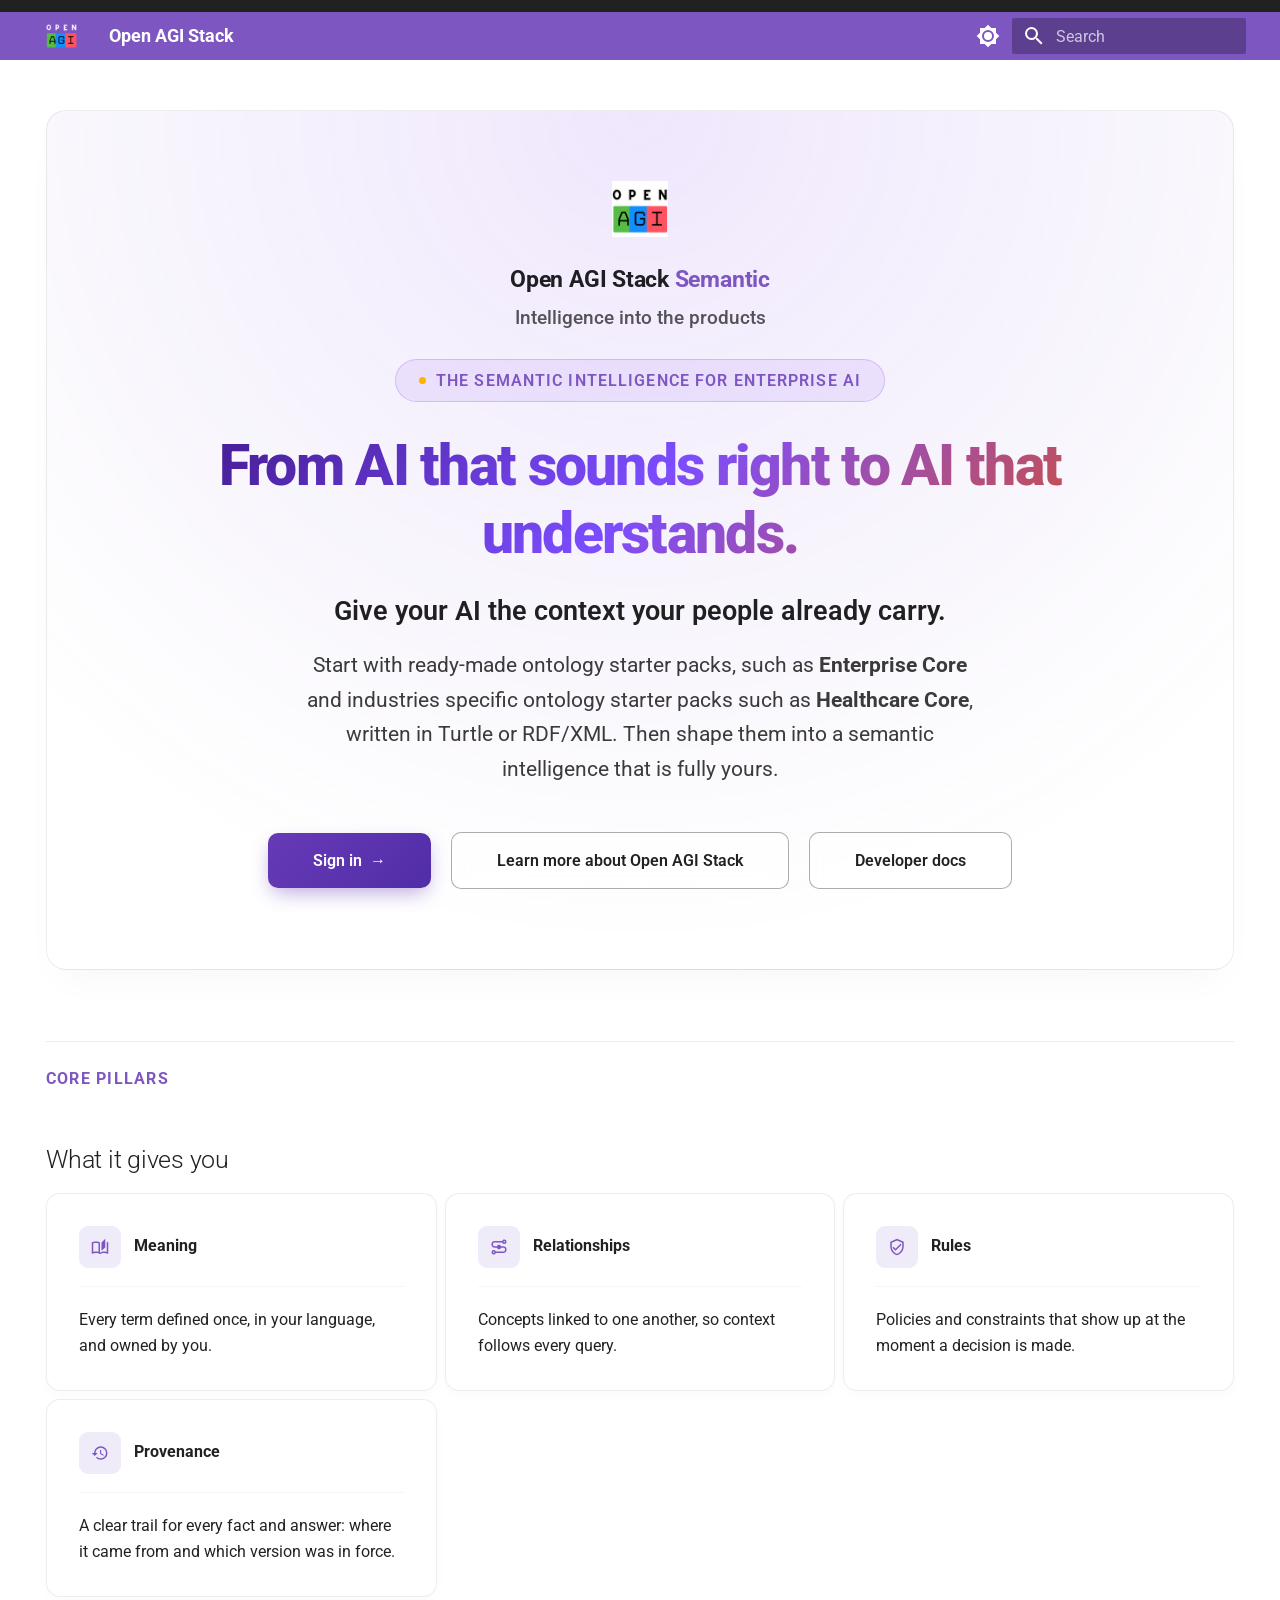
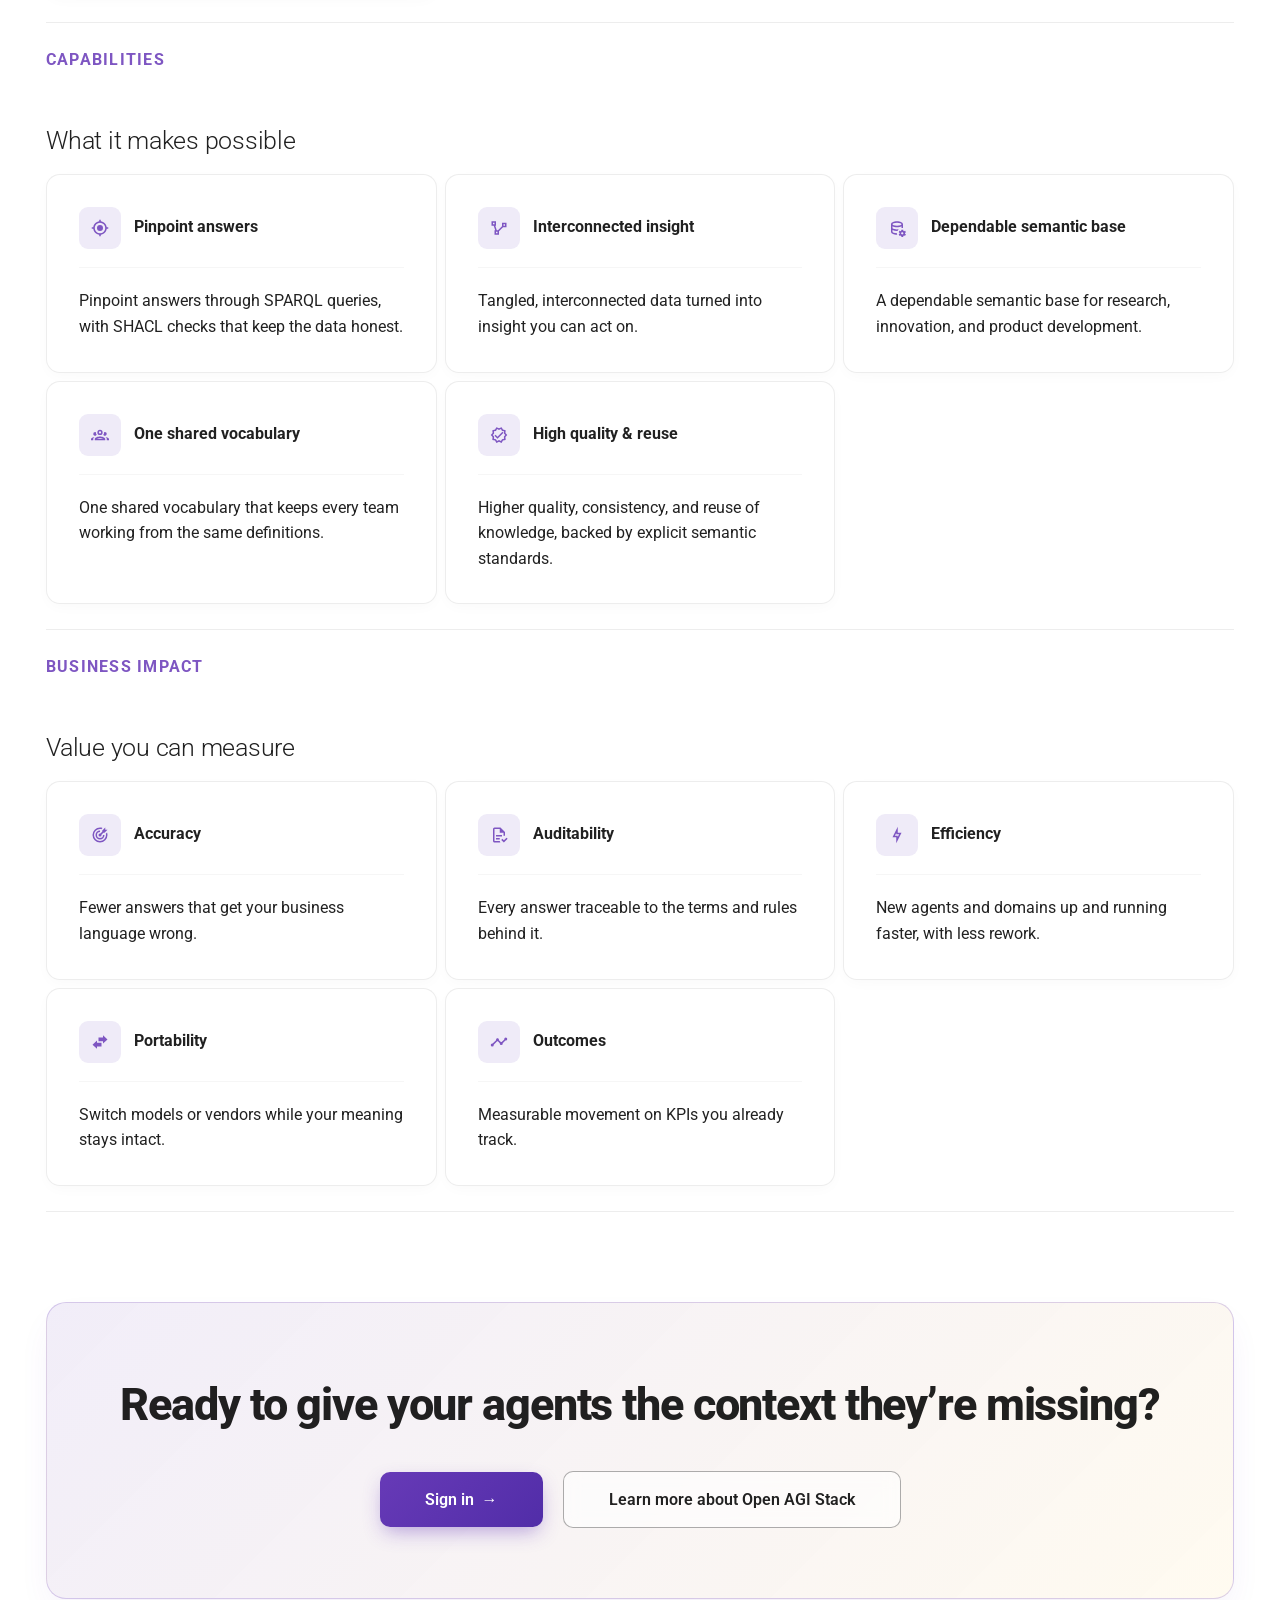
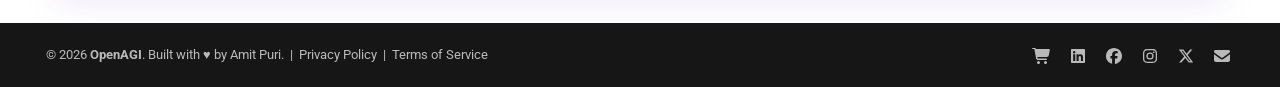
==== commit b780554e: "Update documentation from openagistack-docs" ====
--- a/index.html
+++ b/index.html
@@ -10,7 +10,11 @@
       
       
       
-      
+        <link rel="canonical" href="https://openagistack.github.io/">
+      
+      
+      
+        <link rel="next" href="login/">
       
       
         
@@ -80,6 +84,16 @@
       
     </div>
     <div data-md-component="announce">
+      
+        <aside class="md-banner">
+          <div class="md-banner__inner md-grid md-typeset">
+            
+            
+  
+
+          </div>
+          
+        </aside>
       
     </div>
     
@@ -246,7 +260,7 @@
   <span class="md-ellipsis">
     
   
-    Open AGI Stack | Semantic Intelligence
+    Home
   
 
     
@@ -264,7 +278,7 @@
   <span class="md-ellipsis">
     
   
-    Open AGI Stack | Semantic Intelligence
+    Home
   
 
     
@@ -324,6 +338,33 @@
   
 </nav>
       
+    </li>
+  
+
+    
+      
+      
+  
+  
+  
+  
+    <li class="md-nav__item">
+      <a href="login/" class="md-nav__link">
+        
+  
+  
+  <span class="md-ellipsis">
+    
+  
+    Developer docs
+  
+
+    
+  </span>
+  
+  
+
+      </a>
     </li>
   
 
@@ -442,6 +483,9 @@
     <a href="https://go.openagistack.com/" class="md-button btn-secondary-ghost">
       Learn more about Open AGI Stack
     </a>
+    <a href="login/" class="md-button btn-secondary-ghost">
+      Developer docs
+    </a>
   </div>
 </div>
 
--- a/stylesheets/extra.css
+++ b/stylesheets/extra.css
@@ -255,3 +255,20 @@
   letter-spacing: -0.025em !important;
   margin: 0 0 1.25rem 0 !important;
 }
+
+/* ==========================================================================
+   Gated developer docs bar (overrides/main.html, only on mkdocs.developers.yml)
+   ========================================================================== */
+.gated-bar {
+  display: flex;
+  flex-wrap: wrap;
+  gap: 0.5rem 1rem;
+  align-items: center;
+  justify-content: center;
+  font-size: 0.7rem;
+}
+
+.gated-bar__signout {
+  font-weight: 600;
+  text-decoration: underline;
+}
